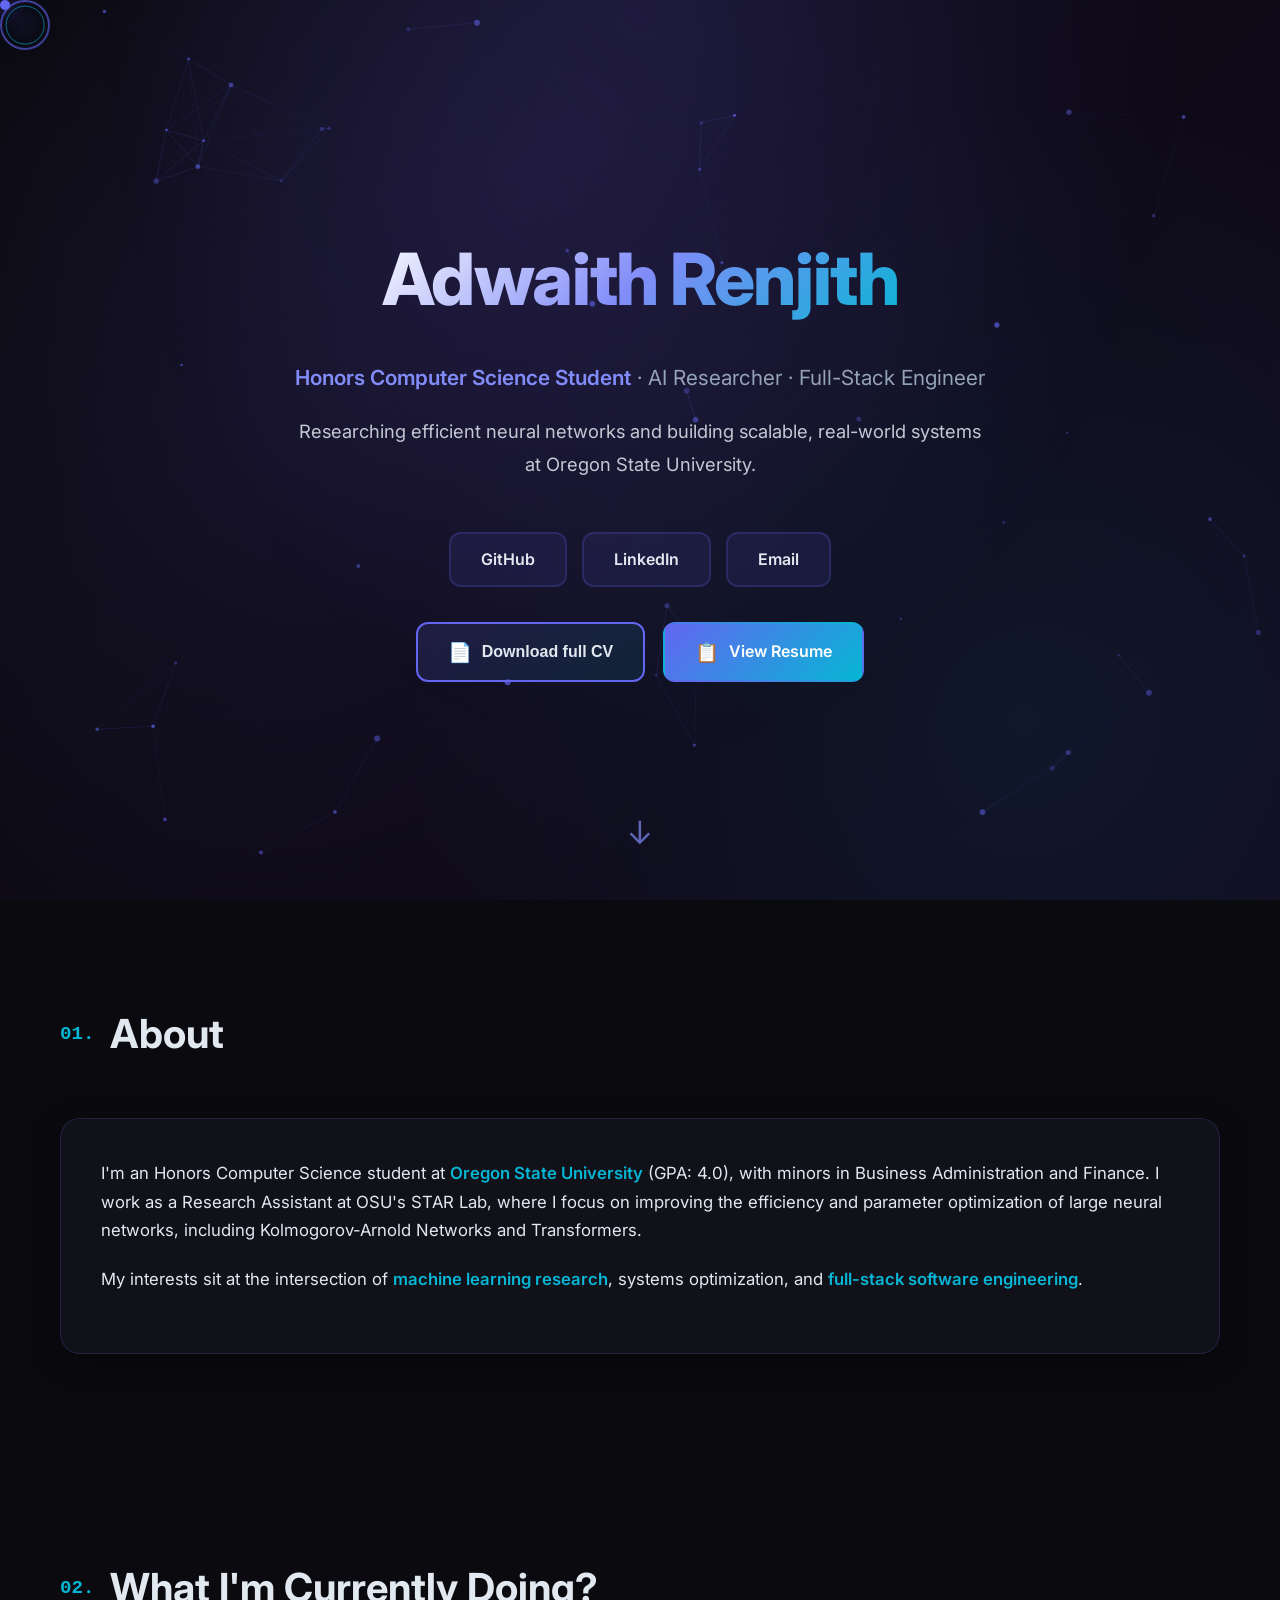
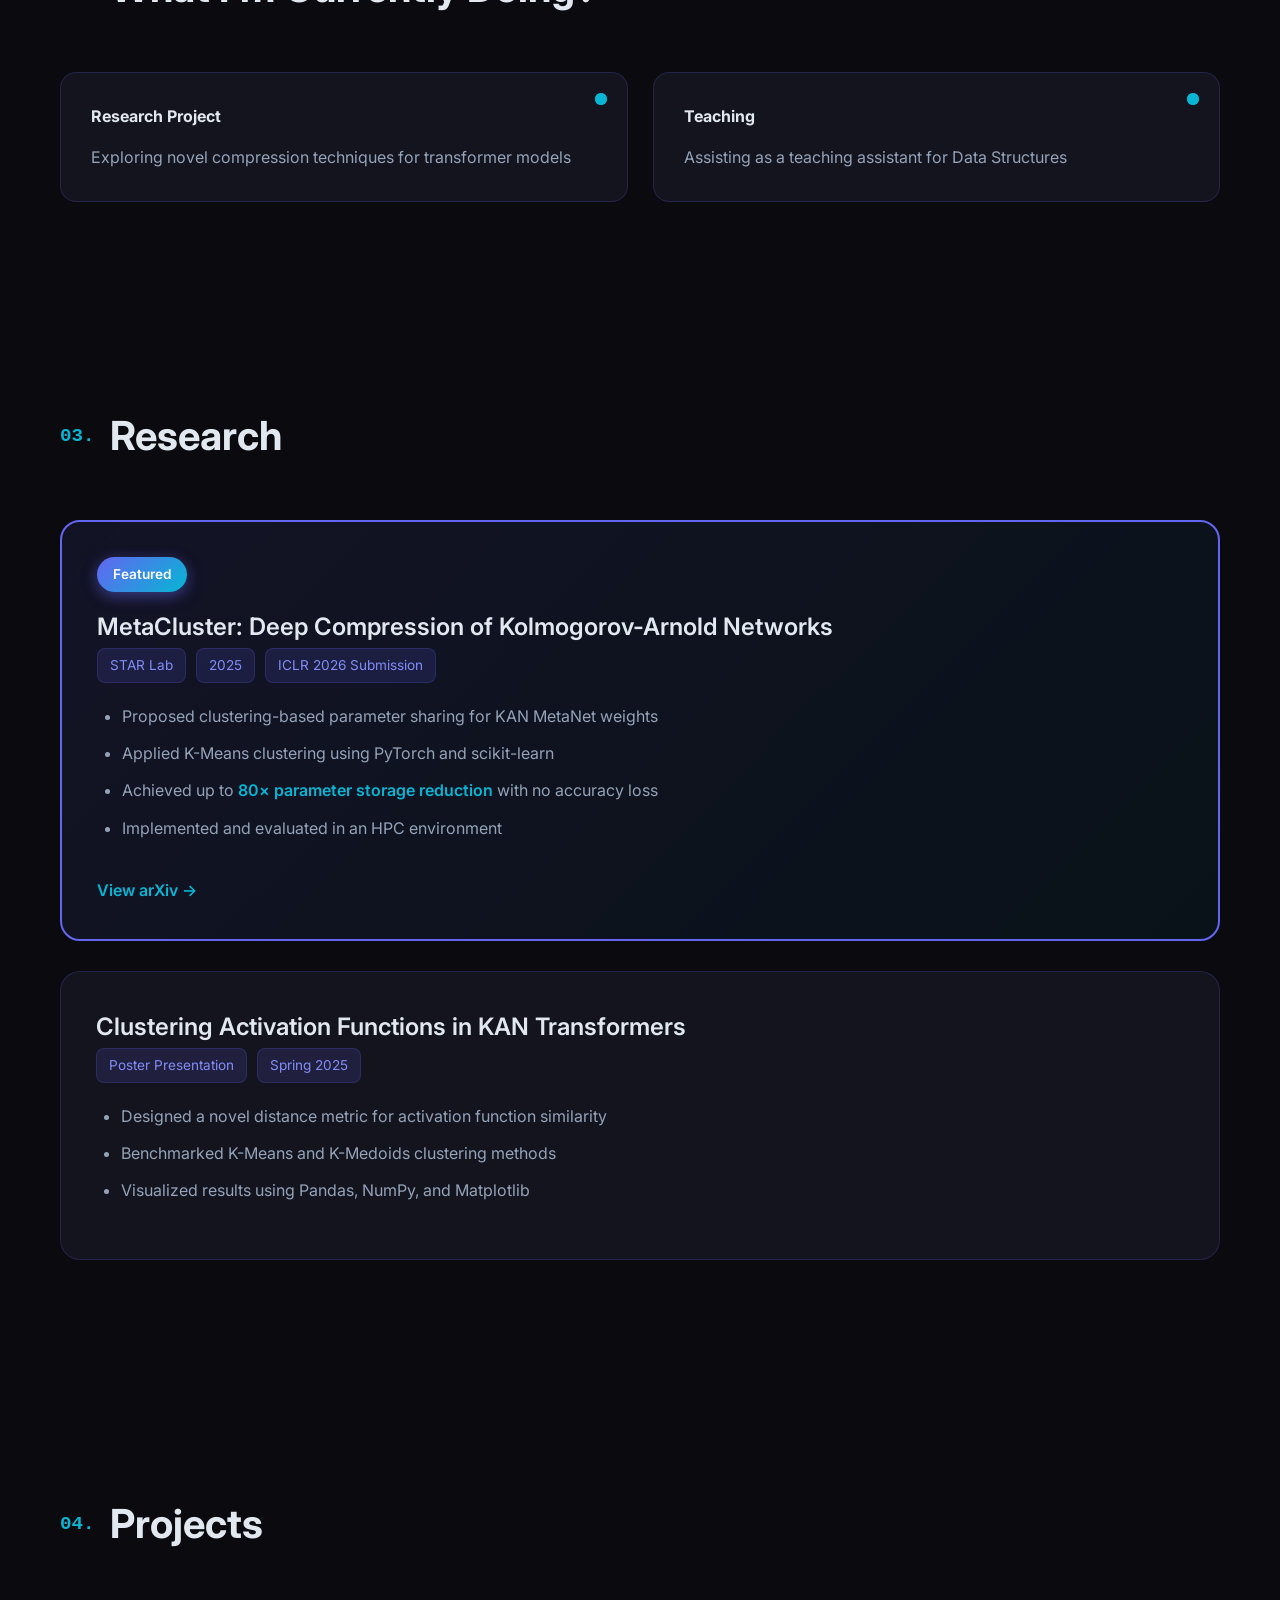
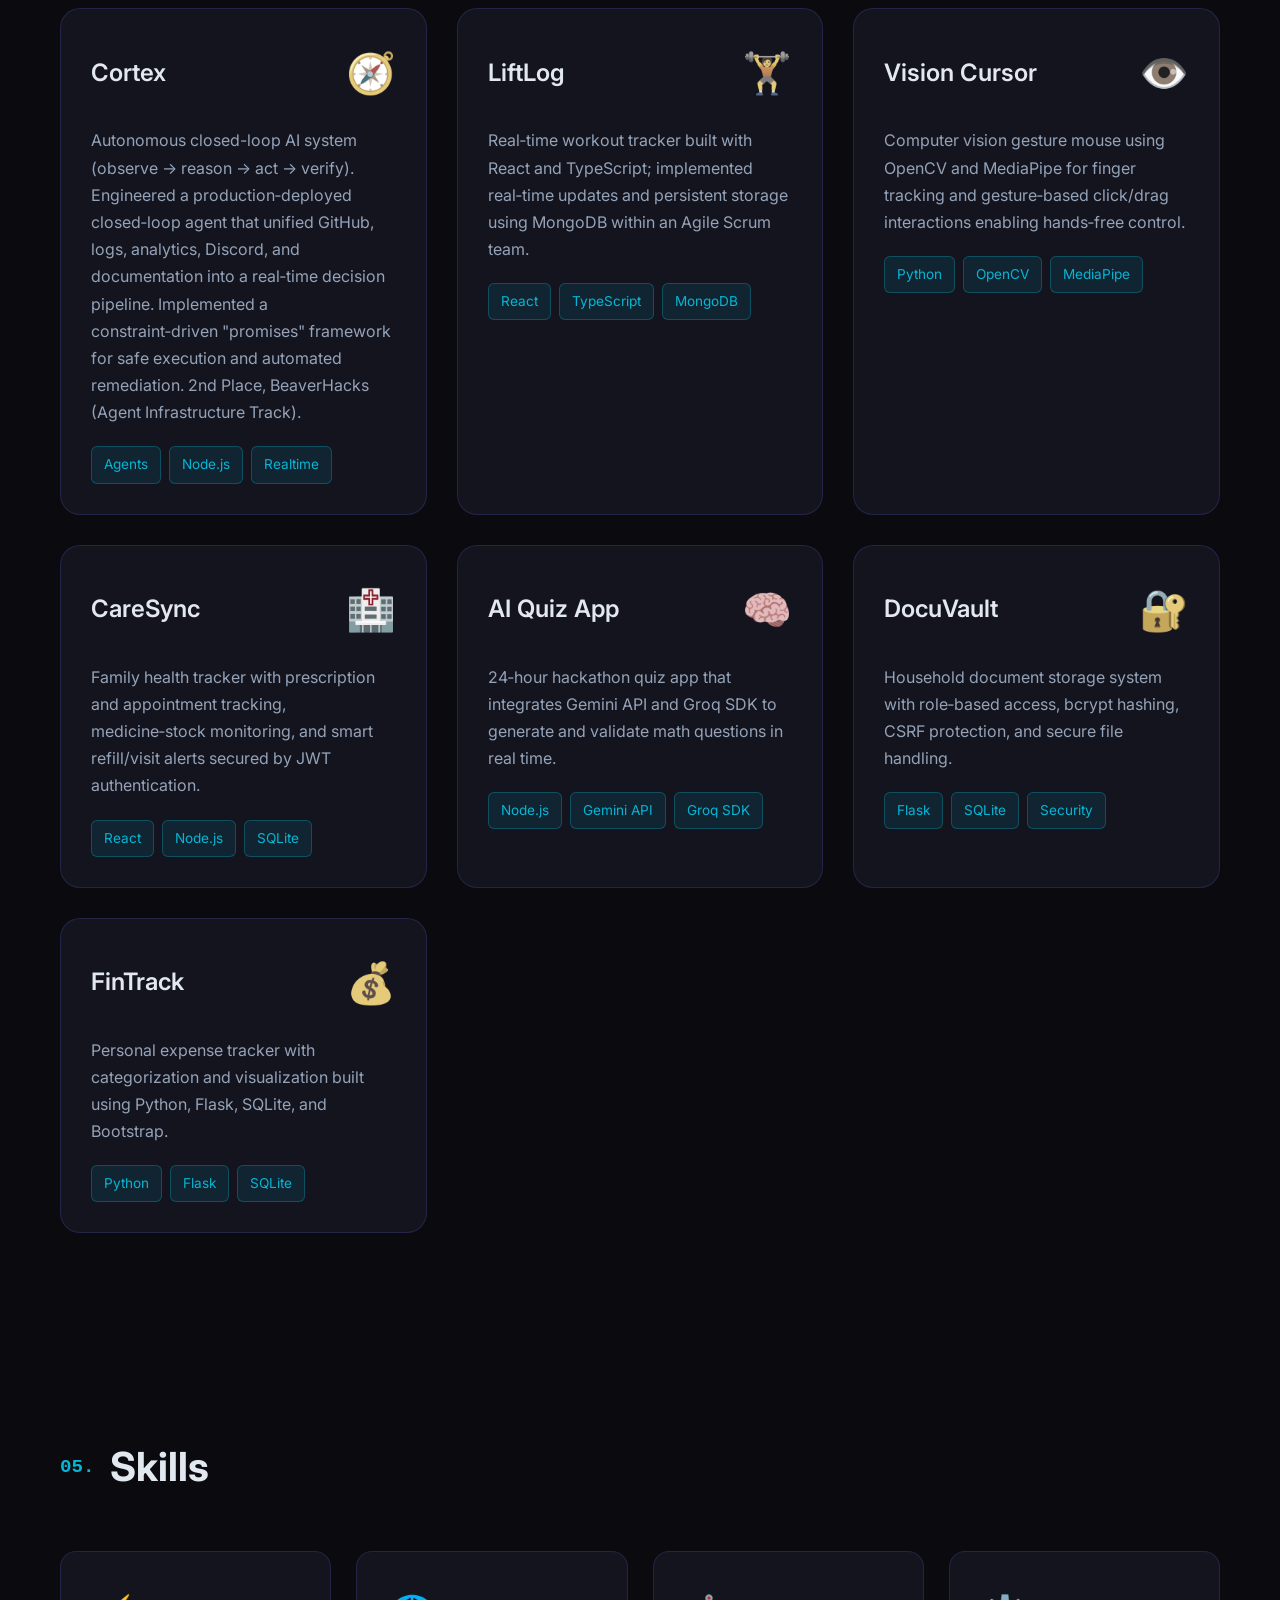
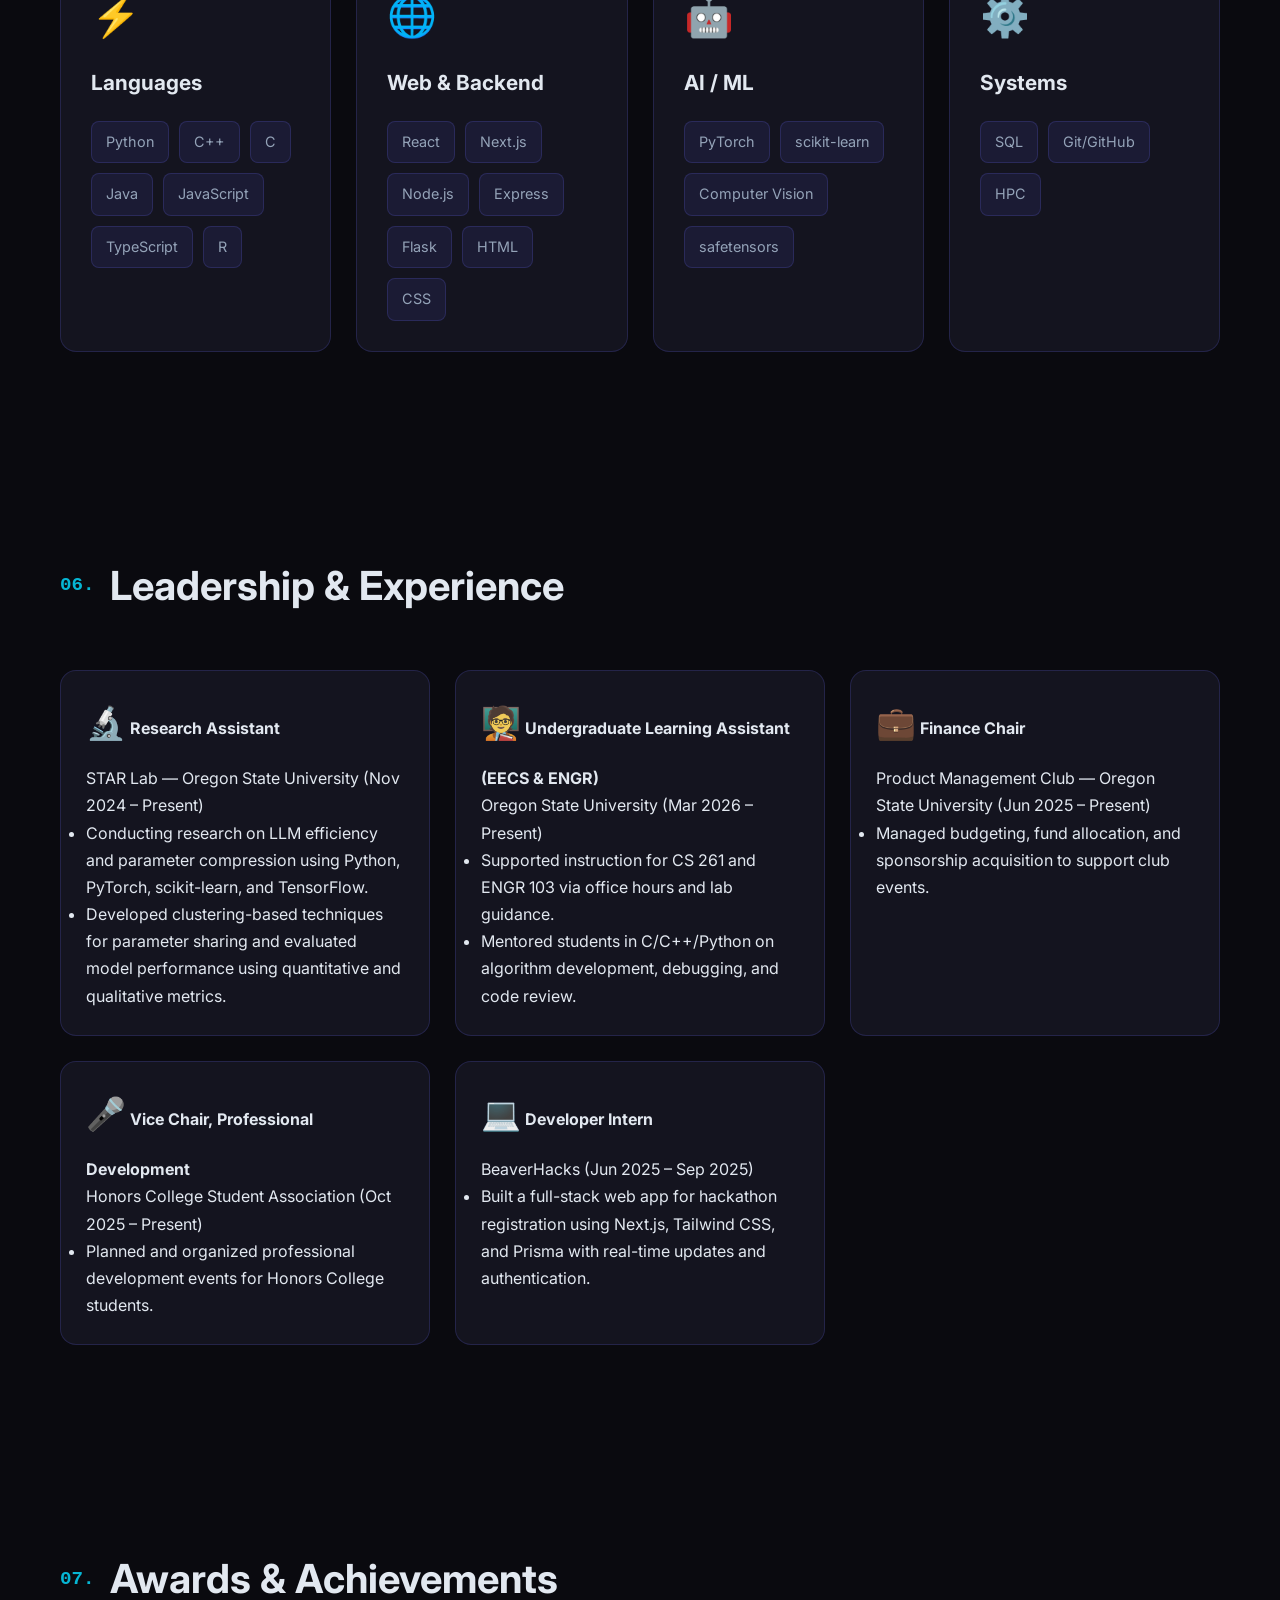
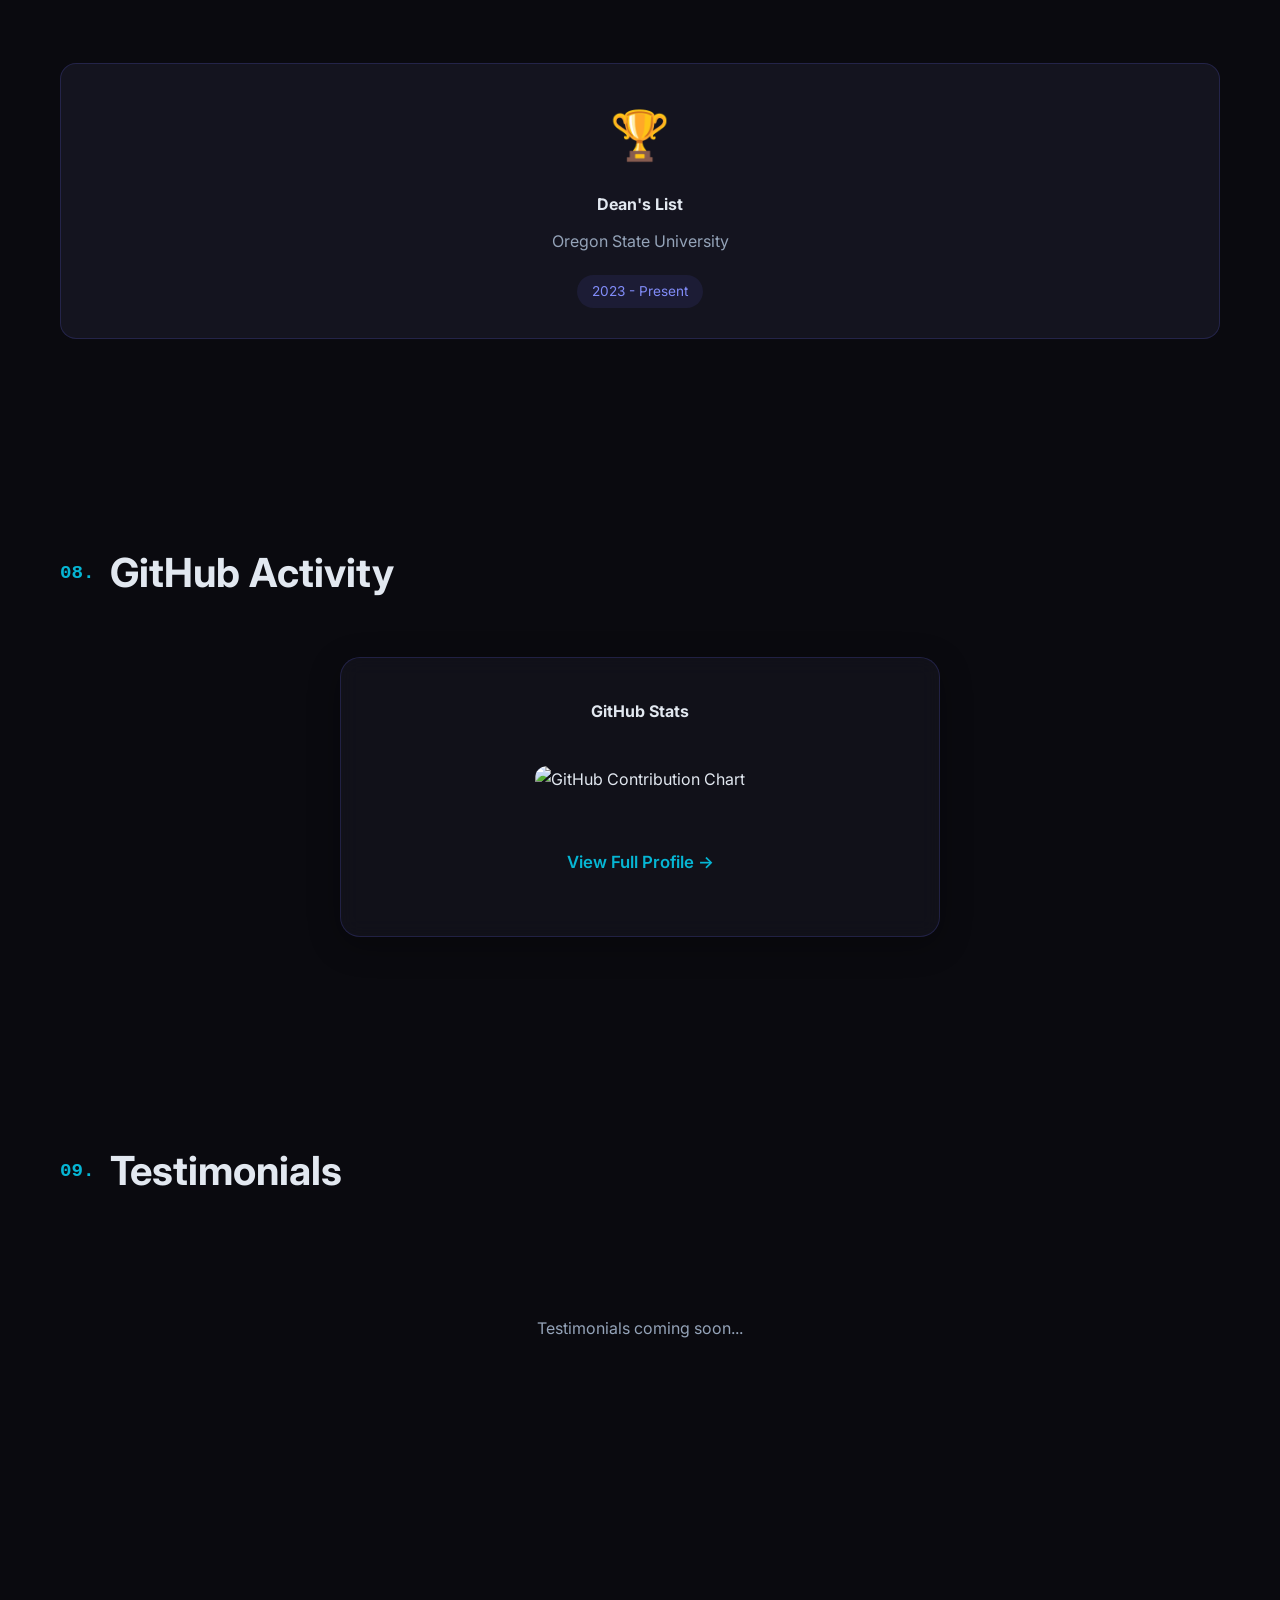
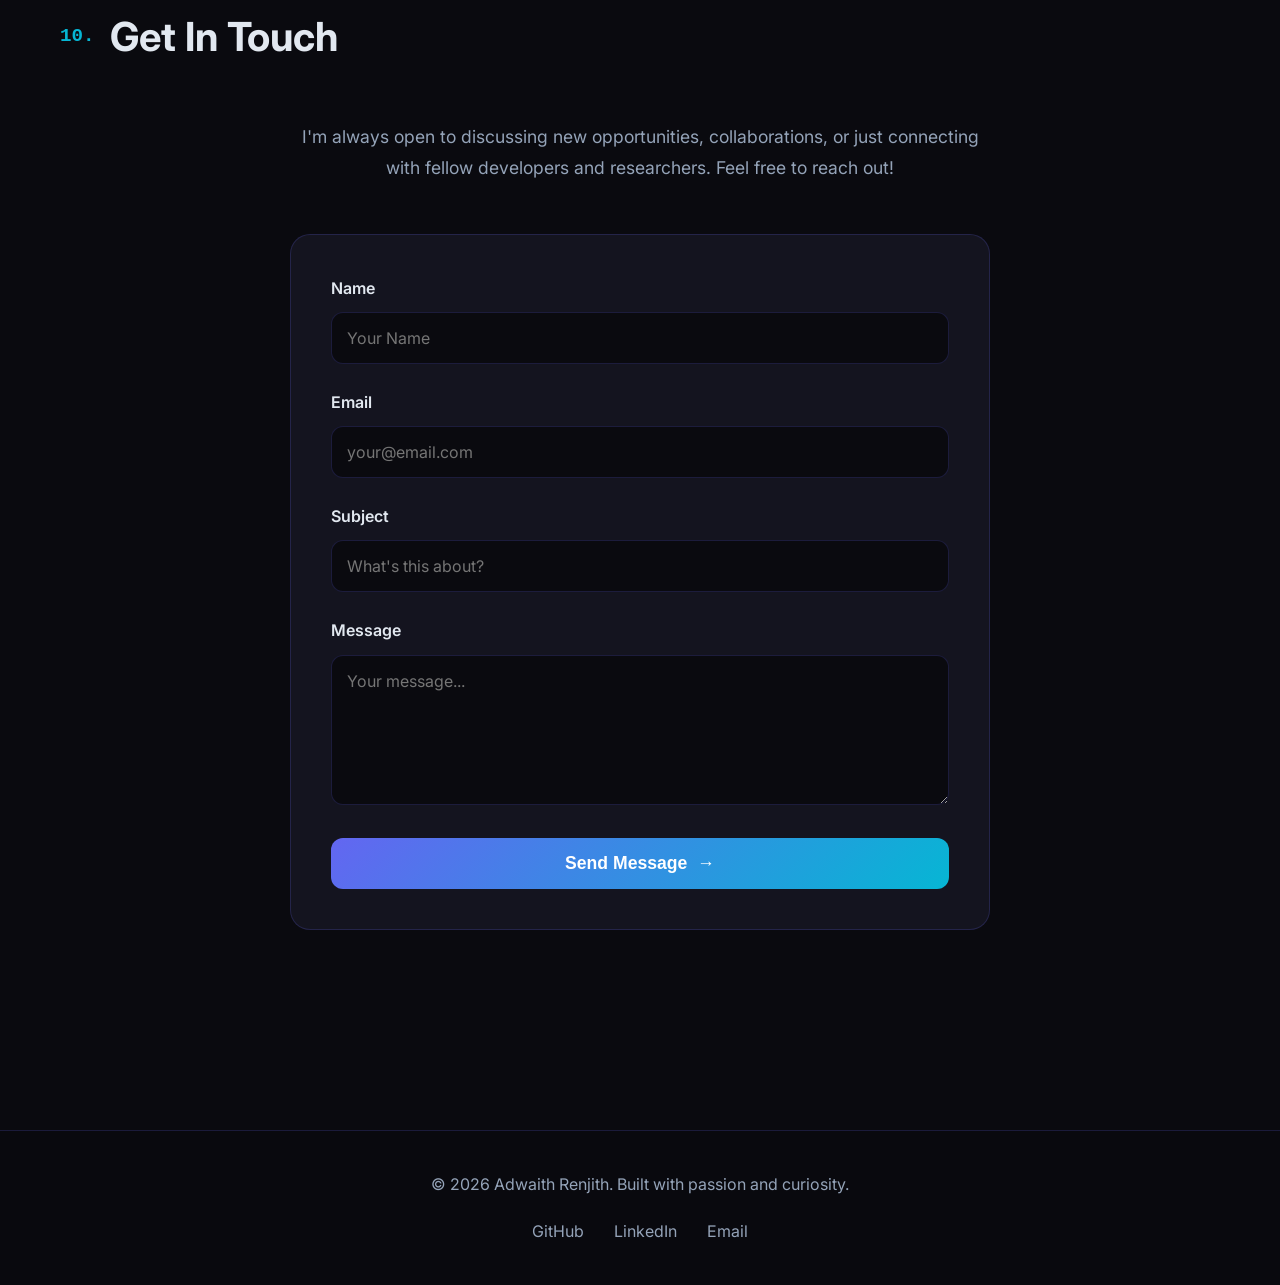
==== index.html @ f4cdc1bc "update_1_v.2" ====
<!DOCTYPE html>
<html lang="en">
<head>
  <meta charset="UTF-8" />
  <meta name="viewport" content="width=device-width, initial-scale=1.0" />
  
  <!-- SEO Meta Tags -->
  <title>Adwaith Renjith | AI Research & Software Engineering</title>
  <meta name="description" content="Adwaith Renjith - Honors Computer Science student at Oregon State University specializing in AI research, neural network optimization, and full-stack development." />
  <meta name="keywords" content="Adwaith Renjith, AI Research, Machine Learning, Computer Science, Oregon State University, Neural Networks, Full-Stack Developer" />
  <meta name="author" content="Adwaith Renjith" />
  
  <!-- Open Graph / Social Media Meta Tags -->
  <meta property="og:type" content="website" />
  <meta property="og:url" content="https://adwaithrenjith.github.io/" />
  <meta property="og:title" content="Adwaith Renjith | AI Research & Software Engineering" />
  <meta property="og:description" content="Honors Computer Science student at Oregon State University specializing in AI research and full-stack development." />
  <!-- TODO: Add og:image with a professional headshot or banner image -->
  <!-- <meta property="og:image" content="https://adwaithrenjith.github.io/images/og-image.jpg" /> -->
  
  <!-- Twitter Card Meta Tags -->
  <meta name="twitter:card" content="summary_large_image" />
  <meta name="twitter:title" content="Adwaith Renjith | AI Research & Software Engineering" />
  <meta name="twitter:description" content="AI Researcher & Full-Stack Engineer at Oregon State University" />
  <!-- TODO: Add twitter:image -->
  <!-- <meta name="twitter:image" content="https://adwaithrenjith.github.io/images/twitter-card.jpg" /> -->
  
  <!-- Favicon -->
  <!-- TODO: Add favicon.ico file to root directory -->
  <!-- <link rel="icon" type="image/x-icon" href="/favicon.ico"> -->
  
  <link rel="stylesheet" href="style.css" />
  <link rel="preconnect" href="https://fonts.googleapis.com">
  <link rel="preconnect" href="https://fonts.gstatic.com" crossorigin>
  <link href="https://fonts.googleapis.com/css2?family=Inter:wght@300;400;500;600;700;800&display=swap" rel="stylesheet">
  <!-- html2pdf library for CV download -->
  <script src="https://cdnjs.cloudflare.com/ajax/libs/html2pdf.js/0.10.1/html2pdf.bundle.min.js"></script>
</head>

<body>

<!-- Loading Screen -->
<div class="loading-screen" id="loadingScreen">
  <div class="loader">
    <div class="loader-circle"></div>
    <div class="loader-text">Loading...</div>
  </div>
</div>

<!-- Custom Cursor -->
<div class="cursor" id="cursor"></div>
<div class="cursor-follower" id="cursorFollower"></div>

<!-- Navigation Bar -->
<nav class="navbar" id="navbar">
  <div class="nav-content">
    <div class="nav-logo">
      <a href="#home">AR</a>
    </div>
    <div class="nav-links">
      <a href="#about" class="nav-link">About</a>
      <a href="#currently" class="nav-link">Current</a>
      <a href="#research" class="nav-link">Research</a>
      <a href="#projects" class="nav-link">Projects</a>
      <a href="#skills" class="nav-link">Skills</a>
      <a href="#contact" class="nav-link">Contact</a>
    </div>
    <button class="theme-toggle" id="themeToggle" aria-label="Toggle dark/light mode">
      <span class="theme-icon">🌙</span>
    </button>
    <button class="mobile-menu-btn" id="mobileMenuBtn" aria-label="Toggle mobile menu">
      <span></span>
      <span></span>
      <span></span>
    </button>
  </div>
</nav>

<!-- Animated Background -->
<div class="bg-animation"></div>

<!-- Particle Canvas -->
<canvas id="particleCanvas" class="particle-canvas"></canvas>

<!-- HERO -->
<header class="hero" id="home">
  <div class="hero-content">
    <div class="glitch-wrapper">
      <h1 class="glitch" data-text="Adwaith Renjith">Adwaith Renjith</h1>
    </div>
    <p class="subtitle">
      <span class="highlight">Honors Computer Science Student</span> · AI Researcher · Full-Stack Engineer
    </p>
    <p class="hero-desc">
      Researching efficient neural networks and building scalable, real-world systems
      at Oregon State University.
    </p>
    <div class="links">
      <!-- Social Links Row -->
      <div class="links-row social-row">
        <a href="https://github.com/adwaithrenjith" target="_blank" class="social-link">
          <span class="link-text">GitHub</span>
        </a>
        <a href="https://www.linkedin.com/in/adwaith-renjith/" target="_blank" class="social-link">
          <span class="link-text">LinkedIn</span>
        </a>
        <a href="mailto:adwaithr2006@gmail.com" target="_blank" class="social-link">
          <span class="link-text">Email</span>
        </a>
      </div>
      
      <!-- Documents Row -->
      <div class="links-row documents-row">
        <button class="cv-download-btn" id="cvDownloadBtn" aria-label="Download CV as PDF" title="Download CV as PDF">
          <span class="cv-icon">📄</span>
          <span class="cv-text">Download full CV</span>
        </button>
        <a href="./src/documents/Adwaith_Renjith_Resume.pdf" target="_blank" class="resume-link-btn" title="View Resume on GitHub">
          <span class="resume-icon">📋</span>
          <span class="resume-text">View Resume</span>
        </a>
      </div>
    </div>
  </div>
  <div class="scroll-indicator">
    <div class="scroll-arrow">↓</div>
  </div>
</header>

<!-- ABOUT -->
<section class="about-section" id="about">
  <h2><span class="section-number">01.</span> About</h2>
  <div class="about-content">
    <div class="glass-card">
      <p>
        I'm an Honors Computer Science student at <span class="highlight-text">Oregon State University</span> (GPA: 4.0),
        with minors in Business Administration and Finance. I work as a Research Assistant
        at OSU's STAR Lab, where I focus on improving the efficiency and parameter
        optimization of large neural networks, including Kolmogorov-Arnold Networks
        and Transformers.
      </p>
      <p>
        My interests sit at the intersection of <span class="highlight-text">machine learning research</span>, systems
        optimization, and <span class="highlight-text">full-stack software engineering</span>.
      </p>
    </div>
  </div>
</section>

<!-- CURRENTLY WORKING ON -->
<section id="currently">
  <h2><span class="section-number">02.</span> What I'm Currently Doing?</h2>
  <div class="currently-grid">
    <div class="currently-card">
      <div class="currently-pulse"></div>
      <h4>Research Project</h4>
      <p>Exploring novel compression techniques for transformer models</p>
    </div>
    
    <div class="currently-card">
      <div class="currently-pulse"></div>
      <h4>Teaching</h4>
      <p>Assisting as a teaching assistant for Data Structures</p>
    </div>
    
  </div>
</section>

<!-- RESEARCH -->
<section id="research">
  <h2><span class="section-number">03.</span> Research</h2>

  <div class="card featured-card">
    <div class="card-badge">Featured</div>
    <h3>MetaCluster: Deep Compression of Kolmogorov-Arnold Networks</h3>
    <span class="meta"><span class="tag">STAR Lab</span> <span class="tag">2025</span> <span class="tag">ICLR 2026 Submission</span></span>
    <ul>
      <li>Proposed clustering-based parameter sharing for KAN MetaNet weights</li>
      <li>Applied K-Means clustering using PyTorch and scikit-learn</li>
      <li>Achieved up to <strong class="highlight-text">80× parameter storage reduction</strong> with no accuracy loss</li>
      <li>Implemented and evaluated in an HPC environment</li>
    </ul>
    <a href="https://arxiv.org/abs/2510.19105" target="_blank" class="card-link">View arXiv &rarr;</a>
  </div>

  <div class="card">
    <h3>Clustering Activation Functions in KAN Transformers</h3>
    <span class="meta"><span class="tag">Poster Presentation</span> <span class="tag">Spring 2025</span></span>
    <ul>
      <li>Designed a novel distance metric for activation function similarity</li>
      <li>Benchmarked K-Means and K-Medoids clustering methods</li>
      <li>Visualized results using Pandas, NumPy, and Matplotlib</li>
    </ul>
  </div>
</section>

<!-- PROJECTS -->
<section class="projects-section" id="projects">
  <h2><span class="section-number">04.</span> Projects</h2>

  <div class="projects-grid">
    <div class="project-card">
      <div class="project-header">
        <h3>Cortex</h3>
        <div class="project-icon">🧭</div>
      </div>
      <p class="project-description">Autonomous closed-loop AI system (observe → reason → act → verify). Engineered a production‑deployed closed‑loop agent that unified GitHub, logs, analytics, Discord, and documentation into a real‑time decision pipeline. Implemented a constraint‑driven "promises" framework for safe execution and automated remediation. 2nd Place, BeaverHacks (Agent Infrastructure Track).</p>
      <div class="tech-tags">
        <span class="tech-tag">Agents</span>
        <span class="tech-tag">Node.js</span>
        <span class="tech-tag">Realtime</span>
      </div>
    </div>

    <div class="project-card">
      <div class="project-header">
        <h3>LiftLog</h3>
        <div class="project-icon">🏋️</div>
      </div>
      <p class="project-description">Real‑time workout tracker built with React and TypeScript; implemented real‑time updates and persistent storage using MongoDB within an Agile Scrum team.</p>
      <div class="tech-tags">
        <span class="tech-tag">React</span>
        <span class="tech-tag">TypeScript</span>
        <span class="tech-tag">MongoDB</span>
      </div>
    </div>

    <div class="project-card">
      <div class="project-header">
        <h3>Vision Cursor</h3>
        <div class="project-icon">👁️</div>
      </div>
      <p class="project-description">Computer vision gesture mouse using OpenCV and MediaPipe for finger tracking and gesture‑based click/drag interactions enabling hands‑free control.</p>
      <div class="tech-tags">
        <span class="tech-tag">Python</span>
        <span class="tech-tag">OpenCV</span>
        <span class="tech-tag">MediaPipe</span>
      </div>
    </div>

    <div class="project-card">
      <div class="project-header">
        <h3>CareSync</h3>
        <div class="project-icon">🏥</div>
      </div>
      <p class="project-description">Family health tracker with prescription and appointment tracking, medicine‑stock monitoring, and smart refill/visit alerts secured by JWT authentication.</p>
      <div class="tech-tags">
        <span class="tech-tag">React</span>
        <span class="tech-tag">Node.js</span>
        <span class="tech-tag">SQLite</span>
      </div>
    </div>

    <div class="project-card">
      <div class="project-header">
        <h3>AI Quiz App</h3>
        <div class="project-icon">🧠</div>
      </div>
      <p class="project-description">24‑hour hackathon quiz app that integrates Gemini API and Groq SDK to generate and validate math questions in real time.</p>
      <div class="tech-tags">
        <span class="tech-tag">Node.js</span>
        <span class="tech-tag">Gemini API</span>
        <span class="tech-tag">Groq SDK</span>
      </div>
    </div>

    <div class="project-card">
      <div class="project-header">
        <h3>DocuVault</h3>
        <div class="project-icon">🔐</div>
      </div>
      <p class="project-description">Household document storage system with role‑based access, bcrypt hashing, CSRF protection, and secure file handling.</p>
      <div class="tech-tags">
        <span class="tech-tag">Flask</span>
        <span class="tech-tag">SQLite</span>
        <span class="tech-tag">Security</span>
      </div>
    </div>

    <div class="project-card">
      <div class="project-header">
        <h3>FinTrack</h3>
        <div class="project-icon">💰</div>
      </div>
      <p class="project-description">Personal expense tracker with categorization and visualization built using Python, Flask, SQLite, and Bootstrap.</p>
      <div class="tech-tags">
        <span class="tech-tag">Python</span>
        <span class="tech-tag">Flask</span>
        <span class="tech-tag">SQLite</span>
      </div>
    </div>
  </div>
</section>

<!-- SKILLS -->
<section id="skills">
  <h2><span class="section-number">05.</span> Skills</h2>

  <div class="skills-grid">
    <div class="skill-category">
      <div class="skill-icon">⚡</div>
      <h4>Languages</h4>
      <div class="skill-tags">
        <span class="skill-tag">Python</span>
        <span class="skill-tag">C++</span>
        <span class="skill-tag">C</span>
        <span class="skill-tag">Java</span>
        <span class="skill-tag">JavaScript</span>
        <span class="skill-tag">TypeScript</span>
        <span class="skill-tag">R</span>
      </div>
    </div>
    <div class="skill-category">
      <div class="skill-icon">🌐</div>
      <h4>Web & Backend</h4>
      <div class="skill-tags">
        <span class="skill-tag">React</span>
        <span class="skill-tag">Next.js</span>
        <span class="skill-tag">Node.js</span>
        <span class="skill-tag">Express</span>
        <span class="skill-tag">Flask</span>
        <span class="skill-tag">HTML</span>
        <span class="skill-tag">CSS</span>
      </div>
    </div>
    <div class="skill-category">
      <div class="skill-icon">🤖</div>
      <h4>AI / ML</h4>
      <div class="skill-tags">
        <span class="skill-tag">PyTorch</span>
        <span class="skill-tag">scikit-learn</span>
        <span class="skill-tag">Computer Vision</span>
        <span class="skill-tag">safetensors</span>
      </div>
    </div>
    <div class="skill-category">
      <div class="skill-icon">⚙️</div>
      <h4>Systems</h4>
      <div class="skill-tags">
        <span class="skill-tag">SQL</span>
        <span class="skill-tag">Git/GitHub</span>
        <span class="skill-tag">HPC</span>
      </div>
    </div>
  </div>
</section>

<!-- EXPERIENCE -->
<section id="experience">
  <h2><span class="section-number">06.</span> Leadership & Experience</h2>
  <div class="experience-grid">
    <div class="experience-item">
      <div class="experience-icon">🔬</div>
      <strong>Research Assistant</strong>
      <div class="experience-meta">STAR Lab — Oregon State University <span class="experience-date">(Nov 2024 – Present)</span></div>
      <ul class="experience-bullets">
        <li>Conducting research on LLM efficiency and parameter compression using Python, PyTorch, scikit-learn, and TensorFlow.</li>
        <li>Developed clustering-based techniques for parameter sharing and evaluated model performance using quantitative and qualitative metrics.</li>
      </ul>
    </div>

    <div class="experience-item">
      <div class="experience-icon">🧑‍🏫</div>
      <strong>Undergraduate Learning Assistant (EECS & ENGR)</strong>
      <div class="experience-meta">Oregon State University <span class="experience-date">(Mar 2026 – Present)</span></div>
      <ul class="experience-bullets">
        <li>Supported instruction for CS 261 and ENGR 103 via office hours and lab guidance.</li>
        <li>Mentored students in C/C++/Python on algorithm development, debugging, and code review.</li>
      </ul>
    </div>

    <div class="experience-item">
      <div class="experience-icon">💼</div>
      <strong>Finance Chair</strong>
      <div class="experience-meta">Product Management Club — Oregon State University <span class="experience-date">(Jun 2025 – Present)</span></div>
      <ul class="experience-bullets">
        <li>Managed budgeting, fund allocation, and sponsorship acquisition to support club events.</li>
      </ul>
    </div>

    <div class="experience-item">
      <div class="experience-icon">🎤</div>
      <strong>Vice Chair, Professional Development</strong>
      <div class="experience-meta">Honors College Student Association <span class="experience-date">(Oct 2025 – Present)</span></div>
      <ul class="experience-bullets">
        <li>Planned and organized professional development events for Honors College students.</li>
      </ul>
    </div>

    <div class="experience-item">
      <div class="experience-icon">💻</div>
      <strong>Developer Intern</strong>
      <div class="experience-meta">BeaverHacks <span class="experience-date">(Jun 2025 – Sep 2025)</span></div>
      <ul class="experience-bullets">
        <li>Built a full-stack web app for hackathon registration using Next.js, Tailwind CSS, and Prisma with real-time updates and authentication.</li>
      </ul>
    </div>
  </div>
</section>

<!-- AWARDS & ACHIEVEMENTS -->
<section id="achievements">
  <h2><span class="section-number">07.</span> Awards & Achievements</h2>
  <div class="achievements-grid">

    <div class="achievement-card">
      <div class="achievement-icon">🏆</div>
      <h4>Dean's List</h4>
      <p>Oregon State University</p>
      <span class="achievement-year">2023 - Present</span>
    </div>
    
  </div>
</section>

<!-- GITHUB ACTIVITY -->
<section id="github-activity">
  <h2><span class="section-number">08.</span> GitHub Activity</h2>
  <div class="github-stats">    
    <div class="github-card glass-card">
      <h4>GitHub Stats</h4>
      <img src="https://ghchart.rshah.org/adwaithrenjith" alt="GitHub Contribution Chart" />
      <p class="github-link">
        <a href="https://github.com/adwaithrenjith" target="_blank" class="card-link">View Full Profile &rarr;</a>
      </p>
    </div>
  </div>
</section>

<!-- TESTIMONIALS -->
<section id="testimonials">
  <h2><span class="section-number">09.</span> Testimonials</h2>
  <div class="testimonials-slider">
    <!-- TODO: Add testimonials from professors, mentors, or colleagues -->
    <!-- <div class="testimonial-card">
      <div class="testimonial-content">
        <p>"Quote from professor/mentor about your work"</p>
      </div>
      <div class="testimonial-author">
        <strong>Name</strong>
        <span>Title, Organization</span>
      </div>
    </div> -->
    
    <!-- <div class="testimonial-card">
      <div class="testimonial-content">
        <p>"Another testimonial"</p>
      </div>
      <div class="testimonial-author">
        <strong>Name</strong>
        <span>Title, Organization</span>
      </div>
    </div> -->
    
    <div class="testimonial-placeholder">
      <p>Testimonials coming soon...</p>
    </div>
  </div>
</section>

<!-- CONTACT FORM -->
<section id="contact">
  <h2><span class="section-number">10.</span> Get In Touch</h2>
  <div class="contact-content">
    <div class="contact-intro">
      <p>
        I'm always open to discussing new opportunities, collaborations, or just connecting
        with fellow developers and researchers. Feel free to reach out!
      </p>
    </div>
    
    <form class="contact-form" id="contactForm">
      <div class="form-group">
        <label for="name">Name</label>
        <input type="text" id="name" name="name" required placeholder="Your Name">
      </div>
      
      <div class="form-group">
        <label for="email">Email</label>
        <input type="email" id="email" name="email" required placeholder="your@email.com">
      </div>
      
      <div class="form-group">
        <label for="subject">Subject</label>
        <input type="text" id="subject" name="subject" required placeholder="What's this about?">
      </div>
      
      <div class="form-group">
        <label for="message">Message</label>
        <textarea id="message" name="message" required placeholder="Your message..." rows="5"></textarea>
      </div>
      
      <button type="submit" class="submit-btn">
        <span>Send Message</span>
        <span class="btn-arrow">→</span>
      </button>
      
      <div class="form-status" id="formStatus"></div>
    </form>
    
    <!-- TODO: Set up form handling - Options:
         1. Use a service like Formspree (https://formspree.io/)
         2. Use Netlify Forms if hosting on Netlify
         3. Set up your own backend endpoint
         Update the form action in script.js accordingly
    -->
  </div>
</section>

<!-- FOOTER -->
<footer>
  <div class="footer-content">
    <p>&copy; 2026 Adwaith Renjith. Built with passion and curiosity.</p>
    <div class="footer-links">
      <a href="https://github.com/adwaithrenjith" target="_blank">GitHub</a>
      <a href="https://www.linkedin.com/in/adwaith-renjith/" target="_blank">LinkedIn</a>
      <a href="mailto:adwaithr2006@gmail.com">Email</a>
    </div>
  </div>
</footer>

<!-- JavaScript -->
<script src="script.js"></script>

</body>
</html>
---- style.css ----
* {
  box-sizing: border-box;
  margin: 0;
  padding: 0;
}

:root {
  --primary: #6366f1;
  --primary-light: #818cf8;
  --primary-dark: #4f46e5;
  --accent: #06b6d4;
  --accent-glow: rgba(6, 182, 212, 0.4);
  --bg-dark: #0a0a0f;
  --bg-card: #14141f;
  --bg-card-hover: #1a1a2e;
  --text-primary: #e2e8f0;
  --text-secondary: #94a3b8;
  --border: rgba(99, 102, 241, 0.2);
  --glow: rgba(99, 102, 241, 0.5);
}

/* Light Mode Variables */
body.light-mode {
  --primary: #4f46e5;
  --primary-light: #6366f1;
  --primary-dark: #4338ca;
  --accent: #0891b2;
  --accent-glow: rgba(8, 145, 178, 0.4);
  --bg-dark: #f8fafc;
  --bg-card: #ffffff;
  --bg-card-hover: #f1f5f9;
  --text-primary: #0f172a;
  --text-secondary: #334155;
  --border: rgba(71, 85, 105, 0.3);
  --glow: rgba(79, 70, 229, 0.3);
}

body.light-mode .bg-animation {
  background: linear-gradient(135deg, #f8fafc 0%, #e0e7ff 50%, #f8fafc 100%);
}

body.light-mode .bg-animation::before {
  background-image: 
    radial-gradient(circle at 20% 50%, rgba(99, 102, 241, 0.05) 0%, transparent 50%),
    radial-gradient(circle at 80% 80%, rgba(6, 182, 212, 0.05) 0%, transparent 50%),
    radial-gradient(circle at 40% 20%, rgba(139, 92, 246, 0.05) 0%, transparent 50%);
}

body.light-mode .glitch {
  background: linear-gradient(135deg, #1e293b 0%, var(--primary) 50%, var(--accent) 100%);
  -webkit-background-clip: text;
  background-clip: text;
  -webkit-text-fill-color: transparent;
}

body.light-mode .card li,
body.light-mode .project-description,
body.light-mode .achievement-card p,
body.light-mode .currently-card p,
body.light-mode .testimonial-content p {
  color: var(--text-secondary);
}

body.light-mode .navbar {
  background: rgba(248, 250, 252, 0.9);
}

body.light-mode .glass-card {
  background: rgba(255, 255, 255, 0.8);
  box-shadow: 0 8px 32px rgba(0, 0, 0, 0.1);
}

body.light-mode footer {
  background: rgba(248, 250, 252, 0.98);
}

html {
  scroll-behavior: smooth;
}

body {
  margin: 0;
  font-family: "Inter", -apple-system, BlinkMacSystemFont, "Segoe UI", Arial, sans-serif;
  background: var(--bg-dark);
  color: var(--text-primary);
  line-height: 1.7;
  overflow-x: hidden;
}

/* ANIMATED BACKGROUND */
.bg-animation {
  position: fixed;
  top: 0;
  left: 0;
  width: 100%;
  height: 100%;
  z-index: -1;
  background: linear-gradient(135deg, #0a0a0f 0%, #1a0a2e 50%, #0a0a0f 100%);
  background-size: 400% 400%;
  animation: gradientShift 15s ease infinite;
}

.bg-animation::before {
  content: "";
  position: absolute;
  top: 0;
  left: 0;
  width: 100%;
  height: 100%;
  background-image: 
    radial-gradient(circle at 20% 50%, rgba(99, 102, 241, 0.08) 0%, transparent 50%),
    radial-gradient(circle at 80% 80%, rgba(6, 182, 212, 0.08) 0%, transparent 50%),
    radial-gradient(circle at 40% 20%, rgba(139, 92, 246, 0.08) 0%, transparent 50%);
  animation: float 20s ease-in-out infinite;
}

@keyframes gradientShift {
  0%, 100% { background-position: 0% 50%; }
  50% { background-position: 100% 50%; }
}

@keyframes float {
  0%, 100% { transform: translateY(0px); }
  50% { transform: translateY(-20px); }
}

/* HERO */
.hero {
  min-height: 100vh;
  display: flex;
  align-items: center;
  justify-content: center;
  position: relative;
  padding: 60px 20px;
  background: transparent;
  overflow: hidden;
}

.hero::before {
  content: "";
  position: absolute;
  top: 0;
  left: 0;
  width: 100%;
  height: 100%;
  background: radial-gradient(ellipse at top, rgba(99, 102, 241, 0.15) 0%, transparent 60%);
}

.hero-content {
  max-width: 900px;
  margin: auto;
  text-align: center;
  position: relative;
  z-index: 1;
}

/* GLITCH EFFECT */
.glitch-wrapper {
  position: relative;
  display: inline-block;
}

.glitch {
  font-size: clamp(2.5rem, 8vw, 4.5rem);
  font-weight: 800;
  margin-bottom: 20px;
  background: linear-gradient(135deg, #fff 0%, var(--primary-light) 50%, var(--accent) 100%);
  -webkit-background-clip: text;
  background-clip: text;
  -webkit-text-fill-color: transparent;
  animation: textGlow 2s ease-in-out infinite alternate;
  letter-spacing: -0.02em;
}

@keyframes textGlow {
  0%, 100% {
    filter: drop-shadow(0 0 20px rgba(99, 102, 241, 0.5));
  }
  50% {
    filter: drop-shadow(0 0 40px rgba(99, 102, 241, 0.8));
  }
}

.subtitle {
  font-size: clamp(1rem, 3vw, 1.3rem);
  color: var(--text-secondary);
  margin-bottom: 20px;
  font-weight: 400;
}

.highlight {
  color: var(--primary-light);
  font-weight: 600;
}

.hero-desc {
  margin-top: 20px;
  font-size: clamp(1rem, 2vw, 1.15rem);
  opacity: 0.85;
  max-width: 700px;
  margin-left: auto;
  margin-right: auto;
  line-height: 1.8;
}

/* SOCIAL LINKS */
.links {
  margin-top: 50px;
  display: flex;
  flex-direction: column;
  gap: 25px;
  align-items: center;
}

.links-row {
  display: flex;
  gap: 20px;
  justify-content: center;
  flex-wrap: wrap;
}

.social-row {
  gap: 15px;
}

.documents-row {
  gap: 18px;
  margin-top: 10px;
}

.social-link {
  position: relative;
  padding: 12px 30px;
  color: var(--text-primary);
  text-decoration: none;
  font-weight: 600;
  background: rgba(99, 102, 241, 0.1);
  border: 2px solid var(--border);
  border-radius: 12px;
  transition: all 0.3s ease;
  overflow: hidden;
}

.social-link::before {
  content: "";
  position: absolute;
  top: 0;
  left: -100%;
  width: 100%;
  height: 100%;
  background: linear-gradient(90deg, transparent, rgba(99, 102, 241, 0.3), transparent);
  transition: left 0.5s ease;
}

.social-link:hover::before {
  left: 100%;
}

.social-link:hover {
  border-color: var(--primary);
  box-shadow: 0 0 30px var(--glow);
  transform: translateY(-2px);
  background: rgba(99, 102, 241, 0.2);
}

.link-text {
  position: relative;
  z-index: 1;
}

/* SCROLL INDICATOR */
.scroll-indicator {
  position: absolute;
  bottom: 40px;
  left: 50%;
  transform: translateX(-50%);
  animation: bounce 2s infinite;
}

.scroll-arrow {
  font-size: 2rem;
  color: var(--primary-light);
  opacity: 0.7;
}

@keyframes bounce {
  0%, 20%, 50%, 80%, 100% { transform: translateX(-50%) translateY(0); }
  40% { transform: translateX(-50%) translateY(-10px); }
  60% { transform: translateX(-50%) translateY(-5px); }
}

/* SECTIONS */
section {
  max-width: 1200px;
  margin: auto;
  padding: 100px 20px;
  position: relative;
}

h2 {
  font-size: clamp(2rem, 5vw, 2.5rem);
  margin-bottom: 50px;
  font-weight: 700;
  display: flex;
  align-items: center;
  gap: 15px;
}

.section-number {
  font-size: 1.2rem;
  color: var(--accent);
  font-weight: 600;
  font-family: 'Courier New', monospace;
}

h3 {
  margin-top: 0;
  color: var(--text-primary);
  font-size: 1.5rem;
  font-weight: 600;
}

/* GLASS CARD */
.glass-card {
  background: rgba(20, 20, 31, 0.7);
  backdrop-filter: blur(10px);
  border: 1px solid var(--border);
  border-radius: 20px;
  padding: 40px;
  box-shadow: 0 8px 32px rgba(0, 0, 0, 0.3);
  transition: all 0.3s ease;
}

.glass-card:hover {
  border-color: var(--primary);
  box-shadow: 0 8px 32px var(--glow);
  transform: translateY(-5px);
}

.glass-card p {
  margin-bottom: 20px;
  font-size: 1.05rem;
}

.highlight-text {
  color: var(--accent);
  font-weight: 600;
  position: relative;
}

/* EXPERIENCE GRID */
.experience-grid {
  display: grid;
  grid-template-columns: repeat(auto-fit, minmax(280px, 1fr));
  gap: 25px;
}

.experience-item {
  background: var(--bg-card);
  padding: 25px;
  border-radius: 16px;
  border: 1px solid var(--border);
  transition: all 0.3s ease;
  position: relative;
  overflow: hidden;
}

.experience-item::before {
  content: "";
  position: absolute;
  top: 0;
  left: 0;
  width: 3px;
  height: 100%;
  background: linear-gradient(180deg, var(--primary), var(--accent));
  transform: scaleY(0);
  transition: transform 0.3s ease;
}

.experience-item:hover::before {
  transform: scaleY(1);
}

.experience-item:hover {
  background: var(--bg-card-hover);
  border-color: var(--primary);
  transform: translateX(10px);
  box-shadow: 0 5px 25px rgba(99, 102, 241, 0.2);
}

.experience-icon {
  font-size: 2rem;
  margin-bottom: 15px;
  display: inline-block;
  filter: grayscale(0.3);
}

.link-accent {
  color: var(--accent);
  text-decoration: none;
  transition: all 0.2s ease;
}

.link-accent:hover {
  color: var(--primary-light);
  text-shadow: 0 0 10px var(--glow);
}

/* CARDS */
.card {
  background: var(--bg-card);
  padding: 35px;
  border-radius: 20px;
  margin-bottom: 30px;
  border: 1px solid var(--border);
  transition: all 0.3s ease;
  position: relative;
  overflow: hidden;
}

.card::after {
  content: "";
  position: absolute;
  top: -50%;
  right: -50%;
  width: 200%;
  height: 200%;
  background: radial-gradient(circle, rgba(99, 102, 241, 0.1) 0%, transparent 70%);
  opacity: 0;
  transition: opacity 0.3s ease;
  pointer-events: none;
}

.card:hover::after {
  opacity: 1;
}

.card:hover {
  border-color: var(--primary);
  transform: translateY(-8px);
  box-shadow: 0 15px 50px rgba(99, 102, 241, 0.3);
}

.featured-card {
  border: 2px solid var(--primary);
  background: linear-gradient(135deg, rgba(99, 102, 241, 0.1) 0%, rgba(6, 182, 212, 0.05) 100%);
}

.card-badge {
  display: inline-block;
  background: linear-gradient(135deg, var(--primary), var(--accent));
  color: white;
  padding: 6px 16px;
  border-radius: 20px;
  font-size: 0.85rem;
  font-weight: 600;
  margin-bottom: 15px;
  box-shadow: 0 4px 15px var(--glow);
}

.meta {
  font-size: 0.95rem;
  color: var(--text-secondary);
  display: flex;
  gap: 10px;
  flex-wrap: wrap;
  margin-bottom: 15px;
}

.tag {
  background: rgba(99, 102, 241, 0.15);
  color: var(--primary-light);
  padding: 5px 12px;
  border-radius: 8px;
  font-size: 0.85rem;
  border: 1px solid var(--border);
}

.card ul {
  padding-left: 25px;
  margin: 20px 0;
}

.card li {
  margin-bottom: 10px;
  color: var(--text-secondary);
}

.card-link {
  display: inline-block;
  margin-top: 15px;
  color: var(--accent);
  text-decoration: none;
  font-weight: 600;
  transition: all 0.3s ease;
  position: relative;
}

.card-link::after {
  content: "";
  position: absolute;
  bottom: -2px;
  left: 0;
  width: 0;
  height: 2px;
  background: var(--accent);
  transition: width 0.3s ease;
}

.card-link:hover::after {
  width: 100%;
}

.card-link:hover {
  color: var(--primary-light);
  text-shadow: 0 0 10px var(--accent-glow);
}

/* SKILLS */
.skills-grid {
  display: grid;
  grid-template-columns: repeat(auto-fit, minmax(250px, 1fr));
  gap: 25px;
}

.skill-category {
  background: var(--bg-card);
  padding: 30px;
  border-radius: 16px;
  border: 1px solid var(--border);
  transition: all 0.3s ease;
}

.skill-category:hover {
  border-color: var(--primary);
  transform: translateY(-5px);
  box-shadow: 0 10px 40px rgba(99, 102, 241, 0.2);
}

.skill-icon {
  font-size: 2.5rem;
  margin-bottom: 15px;
  display: block;
}

.skill-category h4 {
  margin-bottom: 20px;
  font-size: 1.3rem;
  color: var(--text-primary);
}

.skill-tags {
  display: flex;
  flex-wrap: wrap;
  gap: 10px;
}

.skill-tag {
  background: rgba(99, 102, 241, 0.1);
  color: var(--text-secondary);
  padding: 8px 14px;
  border-radius: 8px;
  font-size: 0.9rem;
  border: 1px solid var(--border);
  transition: all 0.2s ease;
}

.skill-tag:hover {
  background: rgba(99, 102, 241, 0.2);
  color: var(--primary-light);
  border-color: var(--primary);
  transform: scale(1.05);
}

/* PROJECTS */
.projects-grid {
  display: grid;
  grid-template-columns: repeat(auto-fit, minmax(300px, 1fr));
  gap: 30px;
}

.project-card {
  background: var(--bg-card);
  padding: 30px;
  border-radius: 20px;
  border: 1px solid var(--border);
  transition: all 0.4s cubic-bezier(0.175, 0.885, 0.32, 1.275);
  position: relative;
  overflow: hidden;
  cursor: pointer;
}

.project-card::before {
  content: "";
  position: absolute;
  top: 0;
  left: 0;
  width: 100%;
  height: 100%;
  background: linear-gradient(135deg, rgba(99, 102, 241, 0.1) 0%, rgba(6, 182, 212, 0.1) 100%);
  opacity: 0;
  transition: opacity 0.4s ease;
}

.project-card:hover::before {
  opacity: 1;
}

.project-card:hover {
  border-color: var(--primary);
  transform: translateY(-10px) scale(1.02);
  box-shadow: 0 20px 60px rgba(99, 102, 241, 0.4);
}

.project-header {
  display: flex;
  justify-content: space-between;
  align-items: center;
  margin-bottom: 15px;
  position: relative;
  z-index: 1;
}

.project-icon {
  font-size: 2.5rem;
  filter: grayscale(0.5);
  transition: all 0.3s ease;
}

.project-card:hover .project-icon {
  filter: grayscale(0);
  transform: scale(1.2) rotate(10deg);
}

.project-description {
  color: var(--text-secondary);
  margin: 20px 0;
  line-height: 1.7;
  position: relative;
  z-index: 1;
}

.tech-tags {
  display: flex;
  flex-wrap: wrap;
  gap: 8px;
  margin-top: 20px;
  position: relative;
  z-index: 1;
}

.tech-tag {
  background: rgba(6, 182, 212, 0.1);
  color: var(--accent);
  padding: 6px 12px;
  border-radius: 6px;
  font-size: 0.85rem;
  border: 1px solid rgba(6, 182, 212, 0.3);
  transition: all 0.2s ease;
}

.tech-tag:hover {
  background: rgba(6, 182, 212, 0.2);
  border-color: var(--accent);
  transform: scale(1.05);
}

/* PROJECT IMAGES */
.project-image {
  width: 100%;
  height: 200px;
  overflow: hidden;
  border-radius: 12px;
  margin-bottom: 20px;
}

.project-image img {
  width: 100%;
  height: 100%;
  object-fit: cover;
  transition: transform 0.3s ease;
}

.project-card:hover .project-image img {
  transform: scale(1.1);
}

/* PROJECT LINKS */
.project-links {
  display: flex;
  gap: 10px;
  margin-top: 20px;
  position: relative;
  z-index: 1;
}

.project-link-btn {
  flex: 1;
  padding: 10px 20px;
  background: rgba(99, 102, 241, 0.1);
  border: 1px solid var(--border);
  border-radius: 8px;
  color: var(--text-primary);
  text-decoration: none;
  text-align: center;
  transition: all 0.3s ease;
  font-weight: 600;
}

.project-link-btn:hover {
  background: rgba(99, 102, 241, 0.2);
  border-color: var(--primary);
  transform: translateY(-2px);
}

.project-link-btn.primary {
  background: linear-gradient(135deg, var(--primary), var(--accent));
  border: none;
  color: white;
}

.project-link-btn.primary:hover {
  box-shadow: 0 5px 20px var(--glow);
}

/* LOADING SCREEN */
.loading-screen {
  position: fixed;
  top: 0;
  left: 0;
  width: 100%;
  height: 100%;
  background: var(--bg-dark);
  display: flex;
  align-items: center;
  justify-content: center;
  z-index: 9999;
  transition: opacity 0.5s ease, visibility 0.5s ease;
}

.loading-screen.hidden {
  opacity: 0;
  visibility: hidden;
}

.loader {
  text-align: center;
}

.loader-circle {
  width: 60px;
  height: 60px;
  border: 4px solid var(--border);
  border-top-color: var(--primary);
  border-radius: 50%;
  margin: 0 auto 20px;
  animation: spin 1s linear infinite;
}

@keyframes spin {
  to { transform: rotate(360deg); }
}

.loader-text {
  color: var(--text-secondary);
  font-size: 1rem;
  animation: pulse 1.5s ease-in-out infinite;
}

@keyframes pulse {
  0%, 100% { opacity: 1; }
  50% { opacity: 0.5; }
}

/* CUSTOM CURSOR */
.cursor,
.cursor-follower {
  border-radius: 50%;
  position: fixed;
  pointer-events: none;
  z-index: 9998;
  transition: transform 0.2s ease;
  display: none;
}

.cursor {
  width: 10px;
  height: 10px;
  background: var(--primary);
  box-shadow: 0 0 20px var(--primary), 0 0 40px var(--primary), 0 0 60px var(--primary);
  animation: cursorPulse 2s ease-in-out infinite;
}

.cursor-follower {
  width: 50px;
  height: 50px;
  border: 2px solid var(--primary);
  background: radial-gradient(circle, rgba(99, 102, 241, 0.1) 0%, transparent 70%);
  transition: transform 0.15s ease, width 0.3s ease, height 0.3s ease, opacity 0.3s ease;
  opacity: 0.6;
}

.cursor-follower::before {
  content: '';
  position: absolute;
  top: 50%;
  left: 50%;
  transform: translate(-50%, -50%);
  width: 80%;
  height: 80%;
  border: 1px solid var(--accent);
  border-radius: 50%;
  animation: cursorRotate 3s linear infinite;
}

@keyframes cursorPulse {
  0%, 100% {
    transform: scale(1);
    opacity: 1;
  }
  50% {
    transform: scale(1.2);
    opacity: 0.8;
  }
}

@keyframes cursorRotate {
  0% { transform: translate(-50%, -50%) rotate(0deg); }
  100% { transform: translate(-50%, -50%) rotate(360deg); }
}

@media (pointer: fine) {
  .cursor,
  .cursor-follower {
    display: block;
  }
}

/* PARTICLE CANVAS */
.particle-canvas {
  position: fixed;
  top: 0;
  left: 0;
  width: 100%;
  height: 100%;
  z-index: -1;
  pointer-events: none;
}

/* NAVIGATION BAR */
.navbar {
  position: fixed;
  top: 0;
  left: 0;
  width: 100%;
  background: rgba(10, 10, 15, 0.8);
  backdrop-filter: blur(10px);
  border-bottom: 1px solid var(--border);
  padding: 15px 0;
  z-index: 1000;
  transform: translateY(-100%);
  transition: transform 0.3s ease, background 0.3s ease;
}

.navbar.visible {
  transform: translateY(0);
}

.nav-content {
  max-width: 1400px;
  margin: 0 auto;
  padding: 0 20px;
  display: flex;
  align-items: center;
  justify-content: space-between;
}

.nav-logo a {
  font-size: 1.5rem;
  font-weight: 800;
  background: linear-gradient(135deg, var(--primary), var(--accent));
  -webkit-background-clip: text;
  background-clip: text;
  -webkit-text-fill-color: transparent;
  text-decoration: none;
}

.nav-links {
  display: flex;
  gap: 30px;
  align-items: center;
}

.nav-link {
  color: var(--text-secondary);
  text-decoration: none;
  font-weight: 500;
  transition: color 0.3s ease;
  position: relative;
}

.nav-link::after {
  content: "";
  position: absolute;
  bottom: -5px;
  left: 0;
  width: 0;
  height: 2px;
  background: var(--primary);
  transition: width 0.3s ease;
}

.nav-link:hover,
.nav-link.active {
  color: var(--primary);
}

.nav-link:hover::after,
.nav-link.active::after {
  width: 100%;
}

.cv-download-btn {
  position: relative;
  padding: 12px 30px;
  color: var(--text-primary);
  text-decoration: none;
  font-weight: 600;
  background: linear-gradient(135deg, rgba(99, 102, 241, 0.15) 0%, rgba(6, 182, 212, 0.1) 100%);
  border: 2px solid var(--primary);
  border-radius: 12px;
  transition: all 0.3s ease;
  overflow: hidden;
  cursor: pointer;
  display: flex;
  align-items: center;
  gap: 10px;
  font-size: 1rem;
}

.cv-download-btn::before {
  content: "";
  position: absolute;
  top: 0;
  left: -100%;
  width: 100%;
  height: 100%;
  background: linear-gradient(90deg, transparent, rgba(99, 102, 241, 0.3), transparent);
  transition: left 0.5s ease;
}

.cv-download-btn:hover {
  border-color: var(--accent);
  box-shadow: 0 0 30px var(--glow), inset 0 0 20px rgba(99, 102, 241, 0.1);
  transform: translateY(-2px);
  background: rgba(99, 102, 241, 0.2);
}

.cv-download-btn:hover::before {
  left: 100%;
}

.cv-download-btn:active {
  transform: translateY(0);
}

.cv-icon {
  font-size: 1.2rem;
}

.cv-text {
  position: relative;
  z-index: 1;
}

.resume-link-btn {
  position: relative;
  padding: 12px 30px;
  color: white;
  text-decoration: none;
  font-weight: 600;
  background: linear-gradient(135deg, var(--primary), var(--accent));
  border: 2px solid transparent;
  border-radius: 12px;
  transition: all 0.3s ease;
  overflow: hidden;
  cursor: pointer;
  display: flex;
  align-items: center;
  gap: 10px;
  font-size: 1rem;
}

.resume-link-btn::before {
  content: "";
  position: absolute;
  top: 0;
  left: -100%;
  width: 100%;
  height: 100%;
  background: linear-gradient(90deg, transparent, rgba(255, 255, 255, 0.2), transparent);
  transition: left 0.5s ease;
}

.resume-link-btn:hover {
  box-shadow: 0 0 30px var(--accent-glow), inset 0 0 20px rgba(255, 255, 255, 0.1);
  transform: translateY(-2px);
}

.resume-link-btn:hover::before {
  left: 100%;
}

.resume-link-btn:active {
  transform: translateY(0);
}

.resume-icon {
  font-size: 1.2rem;
}

.resume-text {
  position: relative;
  z-index: 1;
}

.theme-toggle {
  background: rgba(99, 102, 241, 0.1);
  border: 1px solid var(--border);
  border-radius: 50%;
  width: 45px;
  height: 45px;
  display: flex;
  align-items: center;
  justify-content: center;
  cursor: pointer;
  transition: all 0.3s ease;
  font-size: 1.2rem;
}

.theme-toggle:hover {
  background: rgba(99, 102, 241, 0.2);
  border-color: var(--primary);
  transform: rotate(20deg);
}

.mobile-menu-btn {
  display: none;
  flex-direction: column;
  gap: 5px;
  background: none;
  border: none;
  cursor: pointer;
  padding: 5px;
}

.mobile-menu-btn span {
  width: 25px;
  height: 3px;
  background: var(--text-primary);
  transition: all 0.3s ease;
  border-radius: 3px;
}

.mobile-menu-btn.active span:nth-child(1) {
  transform: rotate(45deg) translate(8px, 8px);
}

.mobile-menu-btn.active span:nth-child(2) {
  opacity: 0;
}

.mobile-menu-btn.active span:nth-child(3) {
  transform: rotate(-45deg) translate(7px, -7px);
}

/* RESUME BUTTON */
.resume-btn {
  position: relative;
  padding: 12px 30px;
  color: white !important;
  text-decoration: none;
  font-weight: 600;
  background: linear-gradient(135deg, var(--primary), var(--accent));
  border: none;
  border-radius: 12px;
  transition: all 0.3s ease;
  overflow: hidden;
  display: inline-flex;
  align-items: center;
  gap: 8px;
}

.resume-btn:hover {
  box-shadow: 0 0 30px var(--glow);
  transform: translateY(-2px);
}

.download-icon {
  display: inline-block;
  transition: transform 0.3s ease;
}

.resume-btn:hover .download-icon {
  transform: translateY(3px);
  animation: downloadBounce 0.6s ease infinite;
}

@keyframes downloadBounce {
  0%, 100% { transform: translateY(0); }
  50% { transform: translateY(5px); }
}

/* ACHIEVEMENTS */
.achievements-grid {
  display: grid;
  grid-template-columns: repeat(auto-fit, minmax(250px, 1fr));
  gap: 25px;
}

.achievement-card {
  background: var(--bg-card);
  padding: 30px;
  border-radius: 16px;
  border: 1px solid var(--border);
  text-align: center;
  transition: all 0.3s ease;
}

.achievement-card:hover {
  border-color: var(--primary);
  transform: translateY(-5px);
  box-shadow: 0 10px 40px rgba(99, 102, 241, 0.2);
}

.achievement-icon {
  font-size: 3rem;
  margin-bottom: 15px;
  display: block;
}

.achievement-card h4 {
  margin-bottom: 10px;
  color: var(--text-primary);
}

.achievement-card p {
  color: var(--text-secondary);
  margin-bottom: 10px;
}

.achievement-year {
  display: inline-block;
  background: rgba(99, 102, 241, 0.1);
  color: var(--primary-light);
  padding: 5px 15px;
  border-radius: 20px;
  font-size: 0.85rem;
  margin-top: 10px;
}

/* CURRENTLY WORKING ON */
.currently-grid {
  display: grid;
  grid-template-columns: repeat(auto-fit, minmax(300px, 1fr));
  gap: 25px;
}

.currently-card {
  background: var(--bg-card);
  padding: 30px;
  border-radius: 16px;
  border: 1px solid var(--border);
  position: relative;
  overflow: hidden;
  transition: all 0.3s ease;
}

.currently-card:hover {
  border-color: var(--primary);
  transform: translateY(-5px);
  box-shadow: 0 10px 40px rgba(99, 102, 241, 0.2);
}

.currently-pulse {
  position: absolute;
  top: 20px;
  right: 20px;
  width: 12px;
  height: 12px;
  background: var(--accent);
  border-radius: 50%;
  animation: pulseGlow 2s ease-in-out infinite;
}

.currently-pulse::before {
  content: "";
  position: absolute;
  top: 50%;
  left: 50%;
  transform: translate(-50%, -50%);
  width: 100%;
  height: 100%;
  background: var(--accent);
  border-radius: 50%;
  animation: pulseRing 2s ease-in-out infinite;
}

@keyframes pulseGlow {
  0%, 100% { opacity: 1; }
  50% { opacity: 0.5; }
}

@keyframes pulseRing {
  0% {
    width: 100%;
    height: 100%;
    opacity: 1;
  }
  100% {
    width: 200%;
    height: 200%;
    opacity: 0;
  }
}

.currently-card h4 {
  margin-bottom: 15px;
  color: var(--text-primary);
}

.currently-card p {
  color: var(--text-secondary);
  line-height: 1.6;
}

/* TESTIMONIALS */
.testimonials-slider {
  display: grid;
  grid-template-columns: repeat(auto-fit, minmax(350px, 1fr));
  gap: 30px;
}

.testimonial-card {
  background: var(--bg-card);
  padding: 35px;
  border-radius: 20px;
  border: 1px solid var(--border);
  transition: all 0.3s ease;
}

.testimonial-card:hover {
  border-color: var(--primary);
  transform: translateY(-5px);
  box-shadow: 0 10px 40px rgba(99, 102, 241, 0.2);
}

.testimonial-content {
  margin-bottom: 25px;
}

.testimonial-content p {
  font-style: italic;
  color: var(--text-secondary);
  font-size: 1.05rem;
  line-height: 1.8;
  position: relative;
  padding-left: 20px;
}

.testimonial-content p::before {
  content: """;
  position: absolute;
  left: 0;
  top: -10px;
  font-size: 3rem;
  color: var(--primary);
  opacity: 0.3;
}

.testimonial-author strong {
  display: block;
  color: var(--text-primary);
  margin-bottom: 5px;
}

.testimonial-author span {
  color: var(--text-secondary);
  font-size: 0.9rem;
}

.testimonial-placeholder {
  text-align: center;
  padding: 60px 20px;
  color: var(--text-secondary);
  grid-column: 1 / -1;
}

/* GITHUB ACTIVITY */
.github-stats {
  display: flex;
  justify-content: center;
}

.github-card {
  text-align: center;
  max-width: 600px;
  width: 100%;
}

.github-card h4 {
  margin-bottom: 20px;
  color: var(--text-primary);
}

.github-card img {
  width: 100%;
  border-radius: 12px;
  margin: 20px 0;
}

.github-link {
  margin-top: 20px;
}

/* CONTACT FORM */
.contact-content {
  max-width: 700px;
  margin: 0 auto;
}

.contact-intro {
  text-align: center;
  margin-bottom: 50px;
}

.contact-intro p {
  font-size: 1.1rem;
  color: var(--text-secondary);
  line-height: 1.8;
}

.contact-form {
  background: var(--bg-card);
  padding: 40px;
  border-radius: 20px;
  border: 1px solid var(--border);
}

.form-group {
  margin-bottom: 25px;
}

.form-group label {
  display: block;
  margin-bottom: 10px;
  color: var(--text-primary);
  font-weight: 600;
}

.form-group input,
.form-group textarea {
  width: 100%;
  padding: 15px;
  background: var(--bg-dark);
  border: 1px solid var(--border);
  border-radius: 12px;
  color: var(--text-primary);
  font-family: inherit;
  font-size: 1rem;
  transition: all 0.3s ease;
}

.form-group input:focus,
.form-group textarea:focus {
  outline: none;
  border-color: var(--primary);
  box-shadow: 0 0 0 3px var(--glow);
}

.form-group textarea {
  resize: vertical;
  min-height: 150px;
}

.submit-btn {
  width: 100%;
  padding: 15px 30px;
  background: linear-gradient(135deg, var(--primary), var(--accent));
  border: none;
  border-radius: 12px;
  color: white;
  font-weight: 600;
  font-size: 1.1rem;
  cursor: pointer;
  transition: all 0.3s ease;
  display: flex;
  align-items: center;
  justify-content: center;
  gap: 10px;
}

.submit-btn:hover {
  box-shadow: 0 5px 30px var(--glow);
  transform: translateY(-2px);
}

.btn-arrow {
  transition: transform 0.3s ease;
}

.submit-btn:hover .btn-arrow {
  transform: translateX(5px);
}

.form-status {
  margin-top: 20px;
  padding: 15px;
  border-radius: 8px;
  text-align: center;
  display: none;
}

.form-status.success {
  display: block;
  background: rgba(34, 197, 94, 0.1);
  border: 1px solid rgba(34, 197, 94, 0.3);
  color: #22c55e;
}

.form-status.error {
  display: block;
  background: rgba(239, 68, 68, 0.1);
  border: 1px solid rgba(239, 68, 68, 0.3);
  color: #ef4444;
}

/* FOOTER */
footer {
  background: rgba(10, 10, 15, 0.95);
  color: var(--text-secondary);
  text-align: center;
  padding: 40px;
  border-top: 1px solid var(--border);
  margin-top: 100px;
}

.footer-content {
  max-width: 1200px;
  margin: 0 auto;
}

.footer-links {
  display: flex;
  gap: 30px;
  justify-content: center;
  margin-top: 20px;
}

.footer-links a {
  color: var(--text-secondary);
  text-decoration: none;
  transition: color 0.3s ease;
}

.footer-links a:hover {
  color: var(--primary);
}

/* RESPONSIVE */
@media (max-width: 768px) {
  section {
    padding: 60px 20px;
  }

  .hero {
    min-height: 90vh;
    padding: 40px 20px;
  }

  .glitch {
    font-size: 2.5rem;
  }

  .projects-grid,
  .skills-grid,
  .experience-grid,
  .achievements-grid,
  .currently-grid {
    grid-template-columns: 1fr;
  }

  .social-link {
    padding: 10px 20px;
  }

  .nav-links {
    position: fixed;
    top: 70px;
    left: 0;
    width: 100%;
    background: rgba(10, 10, 15, 0.98);
    backdrop-filter: blur(10px);
    flex-direction: column;
    padding: 20px;
    gap: 20px;
    transform: translateX(-100%);
    transition: transform 0.3s ease;
    border-bottom: 1px solid var(--border);
  }

  .nav-links.active {
    transform: translateX(0);
  }

  .mobile-menu-btn {
    display: flex;
  }

  .contact-form {
    padding: 30px 20px;
  }

  .testimonials-slider {
    grid-template-columns: 1fr;
  }

  .footer-links {
    flex-direction: column;
    gap: 15px;
  }
}
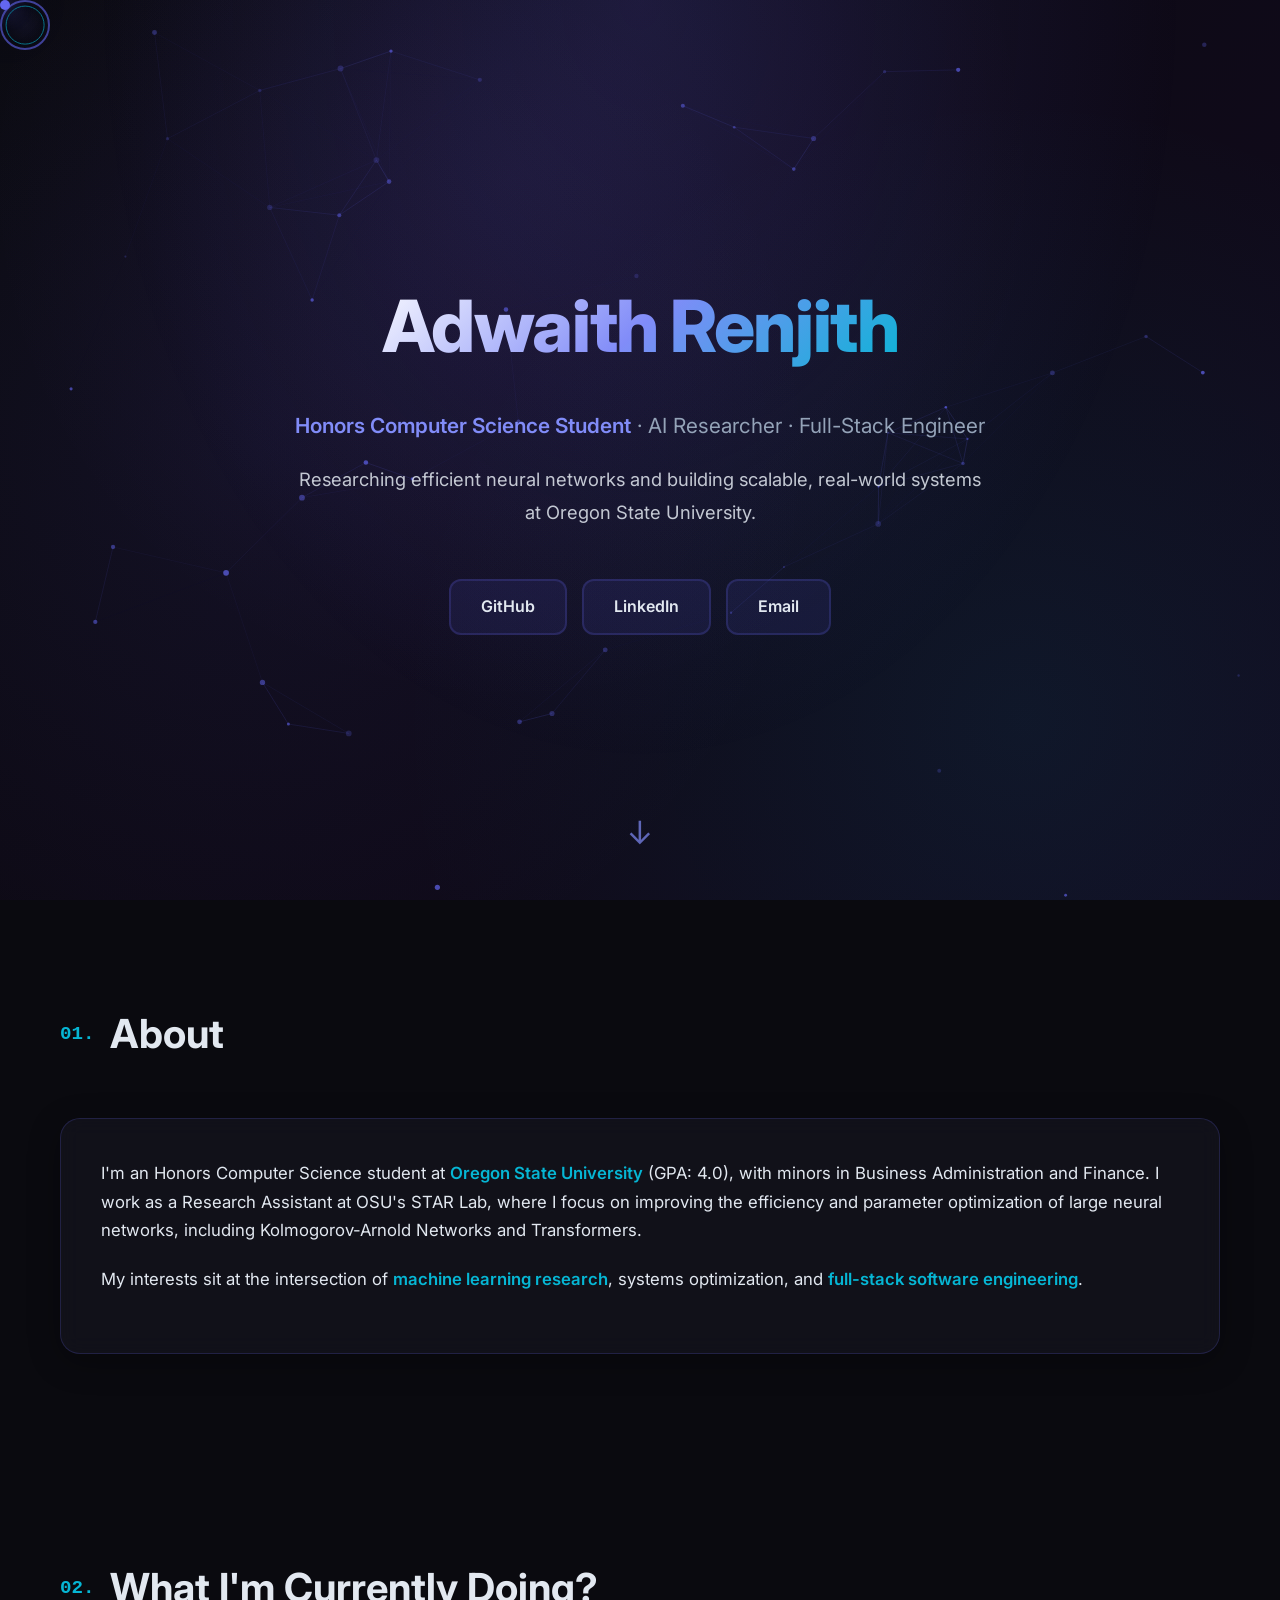
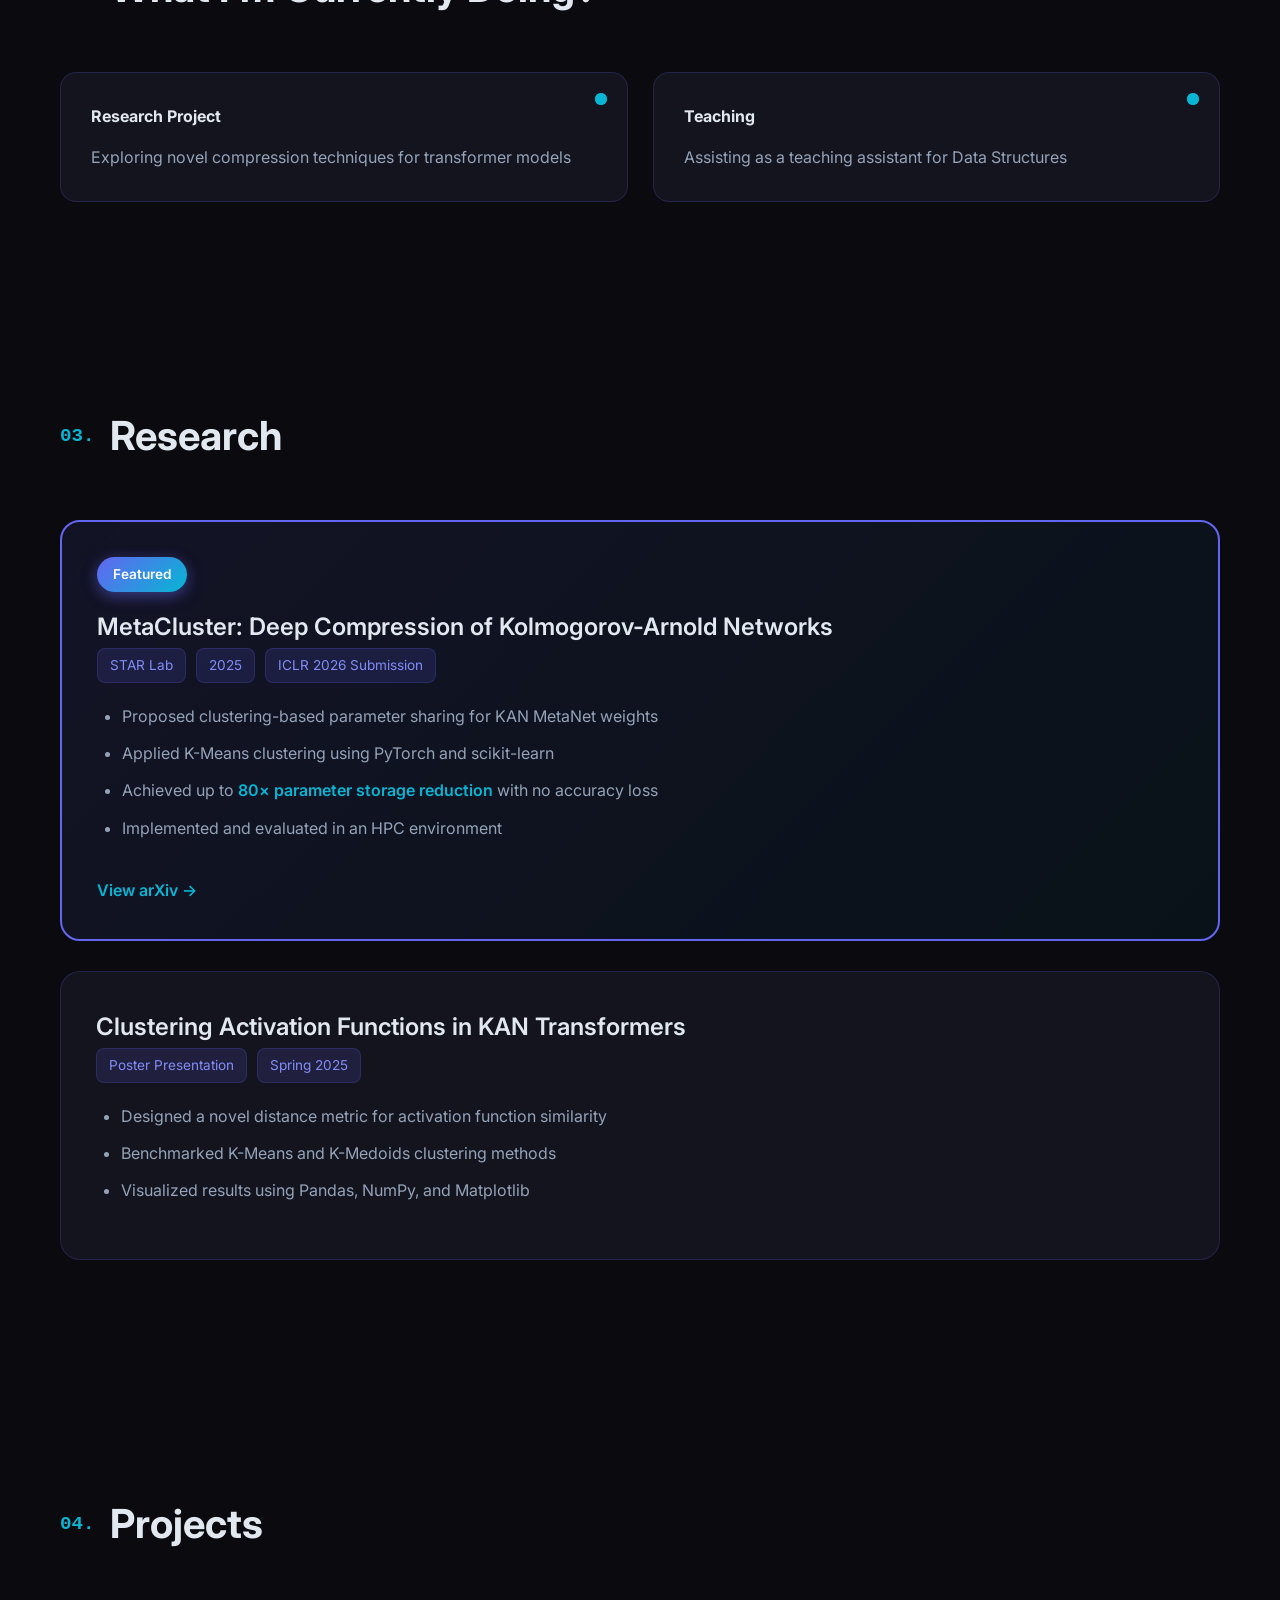
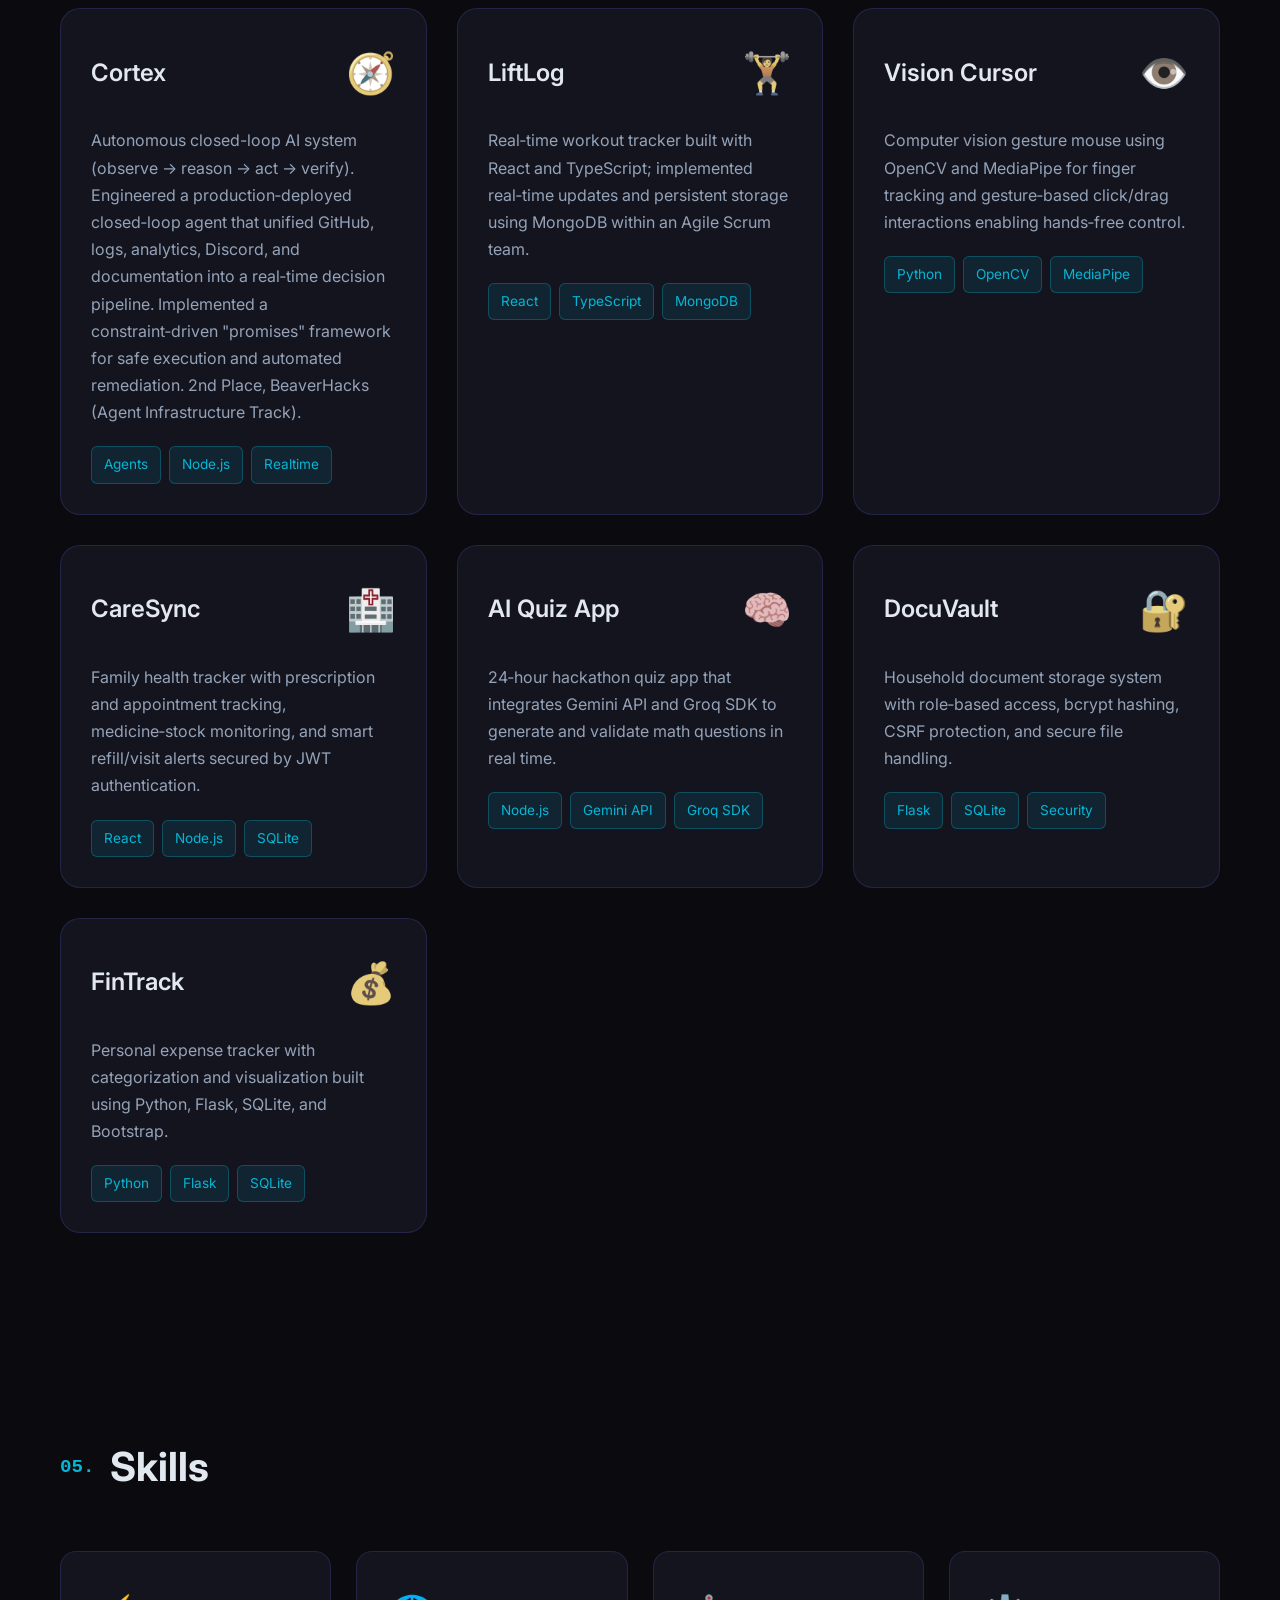
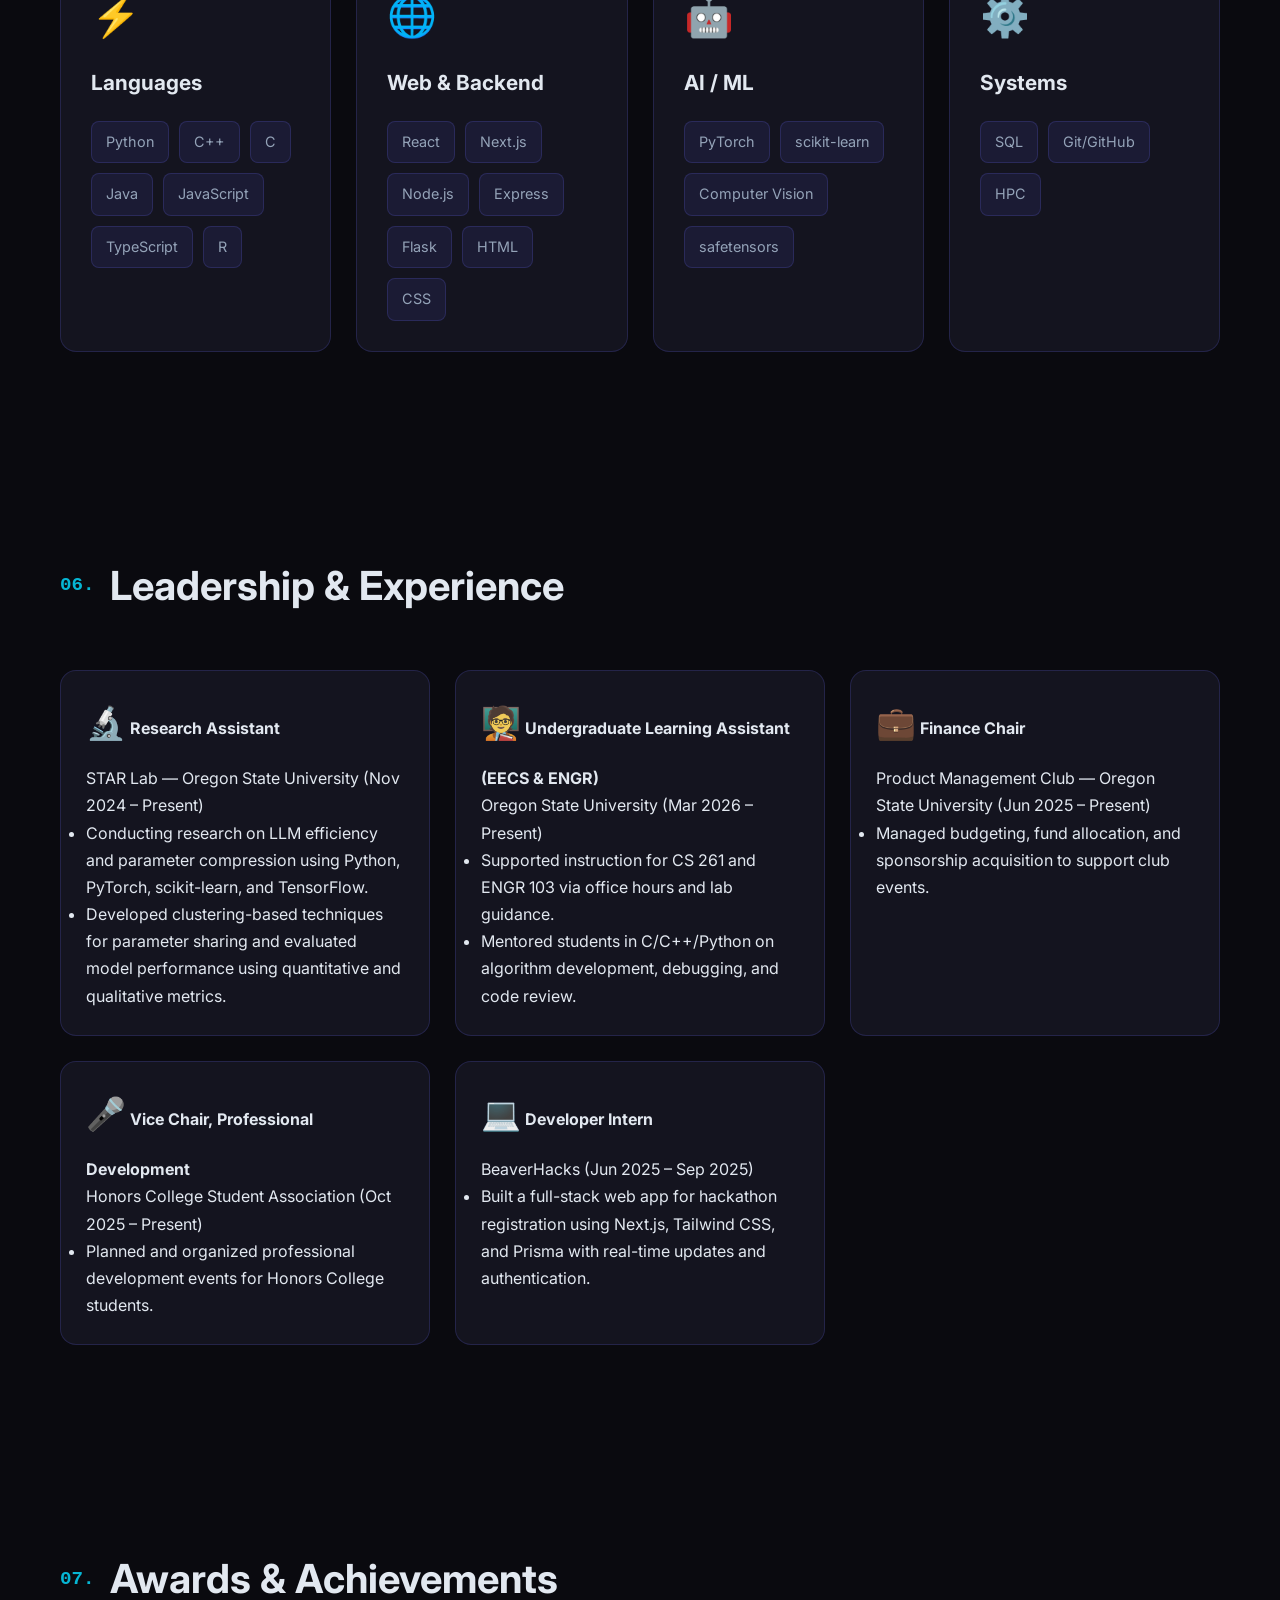
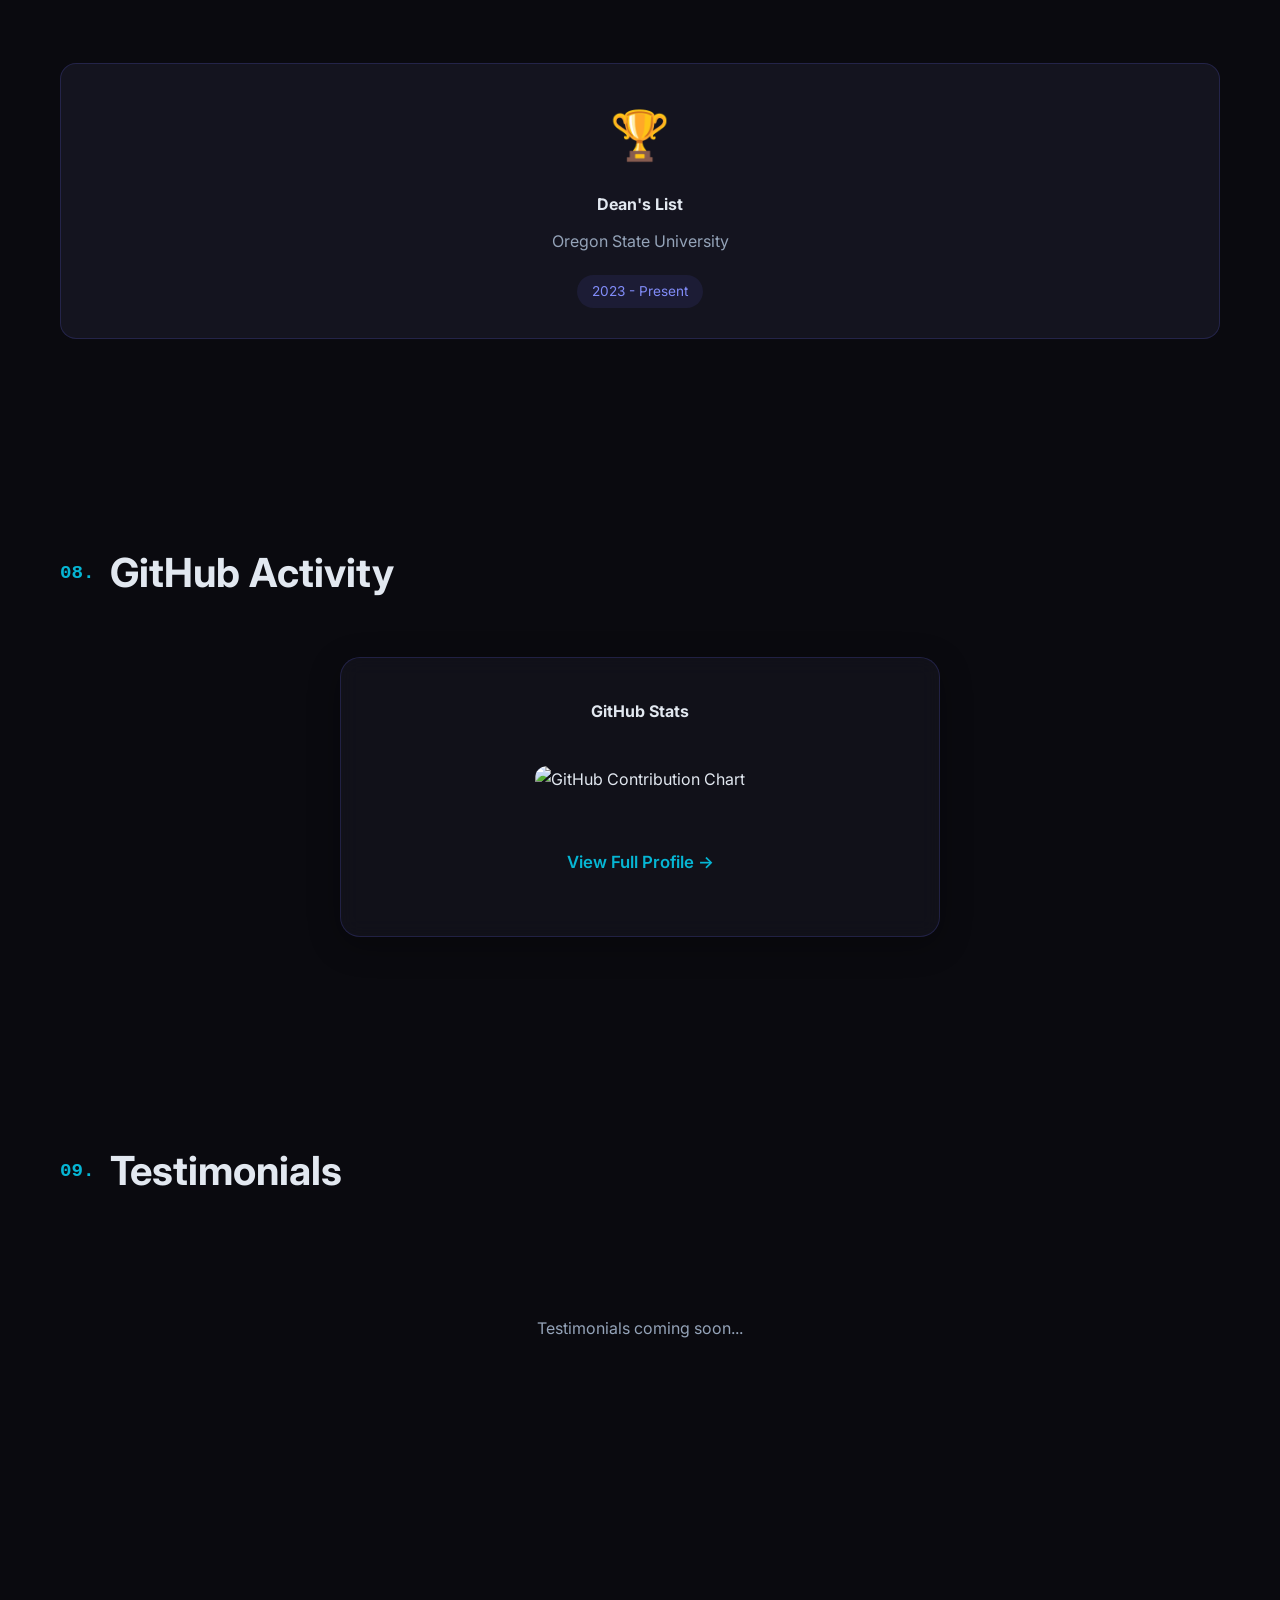
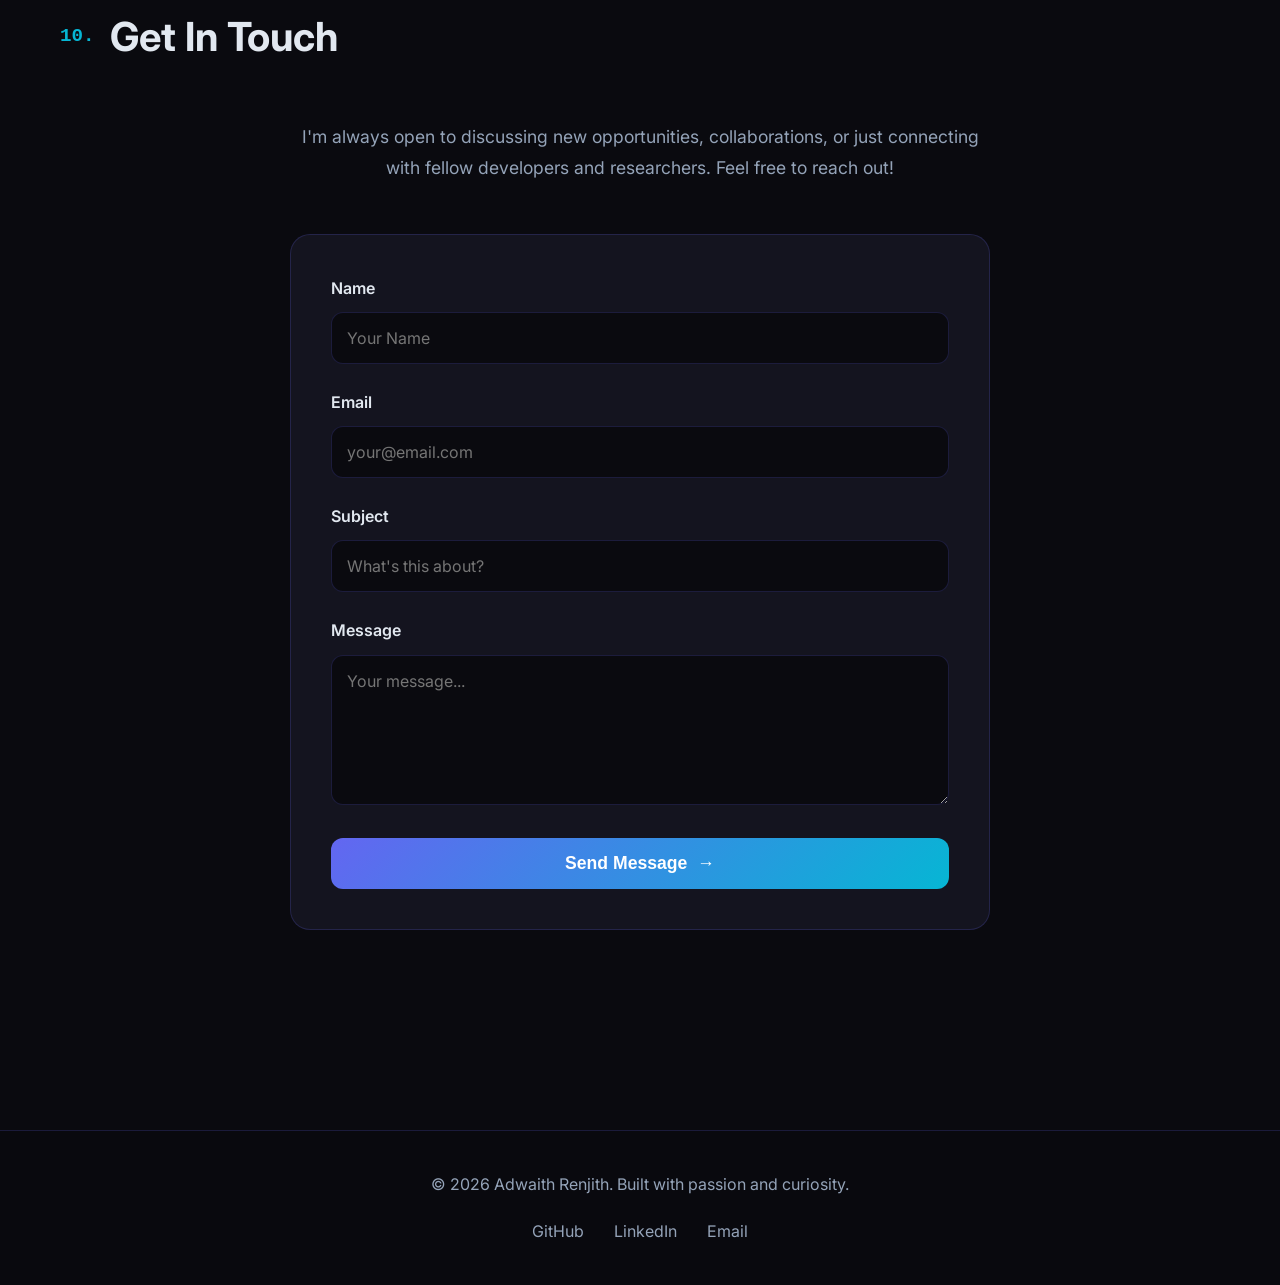
==== commit 82a56db2: "v.2.0.1" ====
--- a/index.html
+++ b/index.html
@@ -110,7 +110,7 @@
       </div>
       
       <!-- Documents Row -->
-      <div class="links-row documents-row">
+      <!-- <div class="links-row documents-row">
         <button class="cv-download-btn" id="cvDownloadBtn" aria-label="Download CV as PDF" title="Download CV as PDF">
           <span class="cv-icon">📄</span>
           <span class="cv-text">Download full CV</span>
@@ -119,7 +119,7 @@
           <span class="resume-icon">📋</span>
           <span class="resume-text">View Resume</span>
         </a>
-      </div>
+      </div> -->
     </div>
   </div>
   <div class="scroll-indicator">
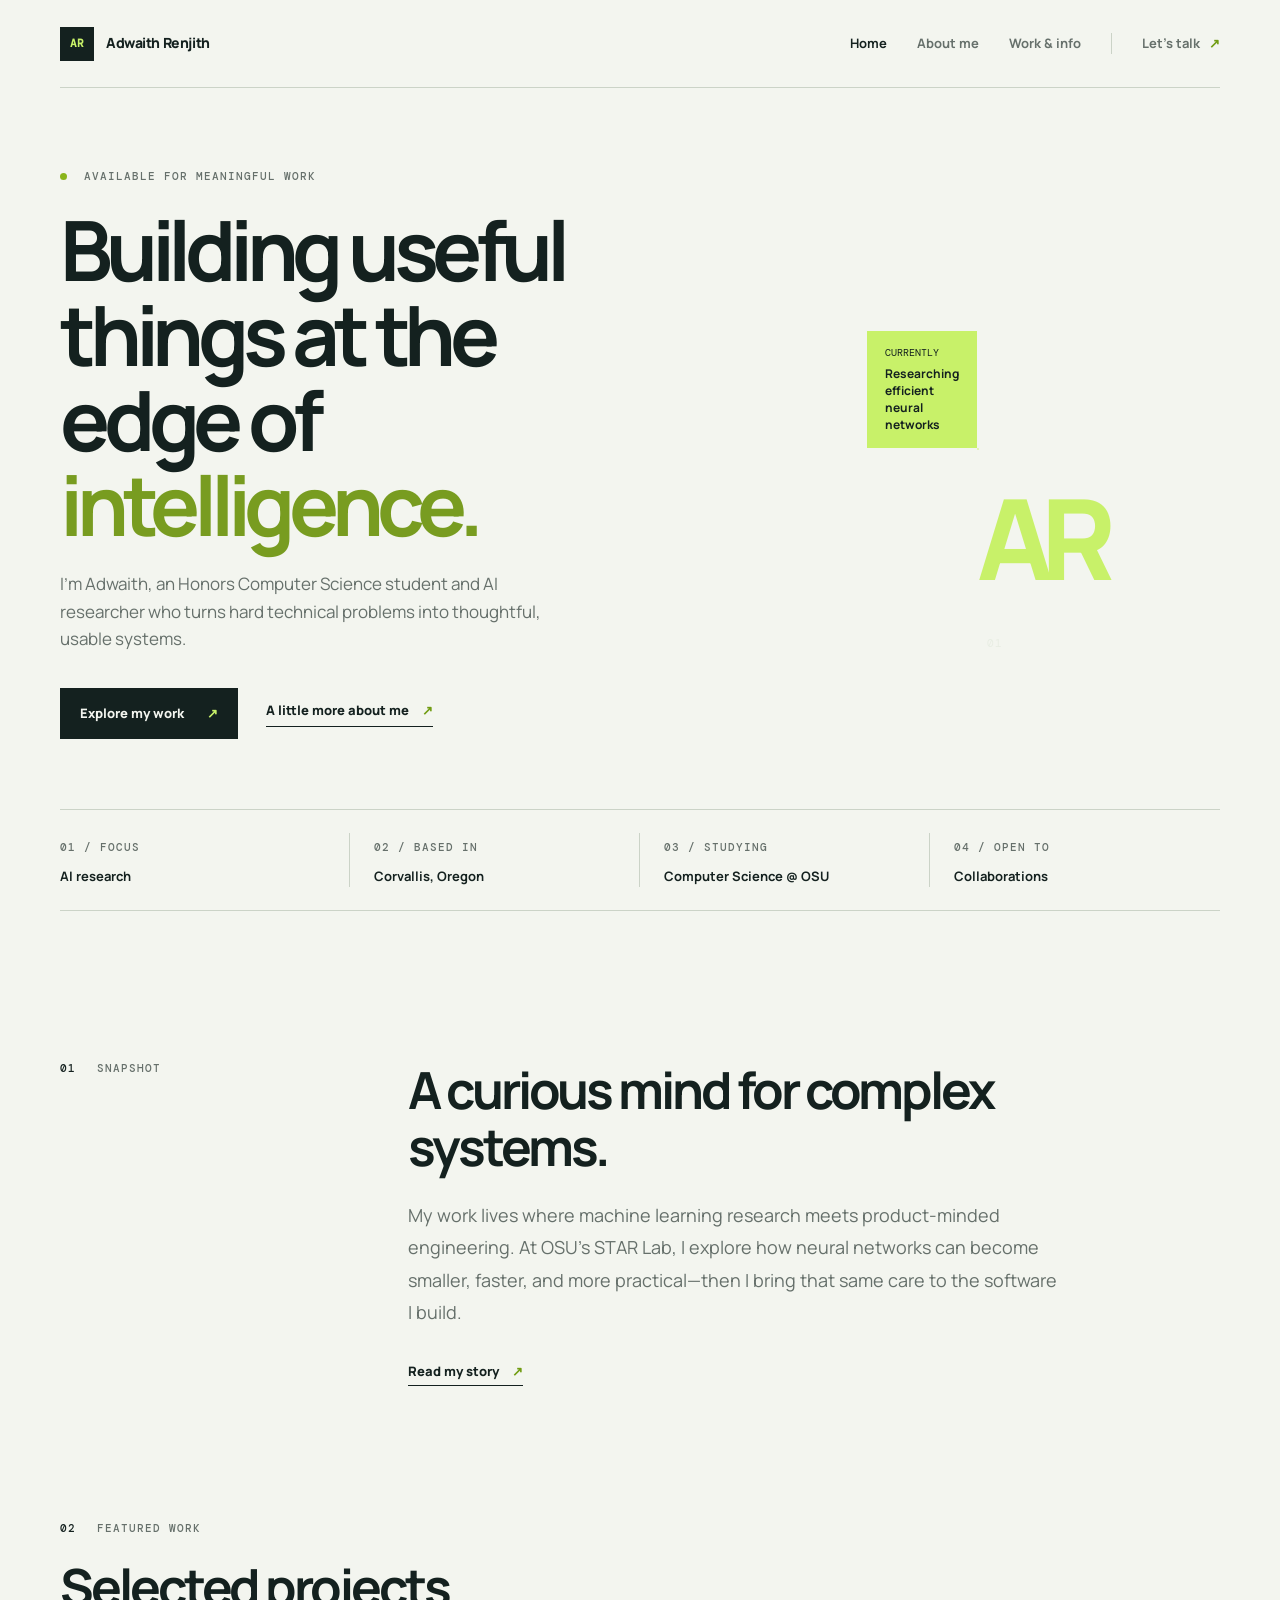
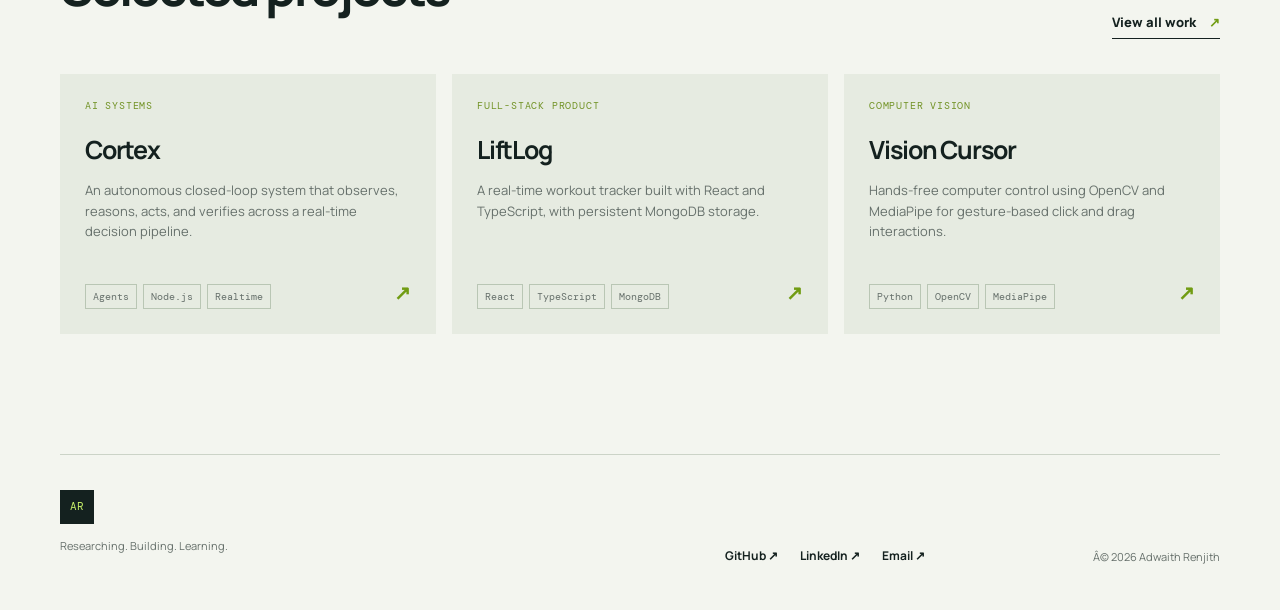
==== commit 5cc1591b: "v.2.0.2" ====
--- a/index.html
+++ b/index.html
@@ -1,526 +1,116 @@
-<!DOCTYPE html>
+﻿<!doctype html>
 <html lang="en">
 <head>
-  <meta charset="UTF-8" />
-  <meta name="viewport" content="width=device-width, initial-scale=1.0" />
-  
-  <!-- SEO Meta Tags -->
-  <title>Adwaith Renjith | AI Research & Software Engineering</title>
-  <meta name="description" content="Adwaith Renjith - Honors Computer Science student at Oregon State University specializing in AI research, neural network optimization, and full-stack development." />
-  <meta name="keywords" content="Adwaith Renjith, AI Research, Machine Learning, Computer Science, Oregon State University, Neural Networks, Full-Stack Developer" />
-  <meta name="author" content="Adwaith Renjith" />
-  
-  <!-- Open Graph / Social Media Meta Tags -->
-  <meta property="og:type" content="website" />
-  <meta property="og:url" content="https://adwaithrenjith.github.io/" />
-  <meta property="og:title" content="Adwaith Renjith | AI Research & Software Engineering" />
-  <meta property="og:description" content="Honors Computer Science student at Oregon State University specializing in AI research and full-stack development." />
-  <!-- TODO: Add og:image with a professional headshot or banner image -->
-  <!-- <meta property="og:image" content="https://adwaithrenjith.github.io/images/og-image.jpg" /> -->
-  
-  <!-- Twitter Card Meta Tags -->
-  <meta name="twitter:card" content="summary_large_image" />
-  <meta name="twitter:title" content="Adwaith Renjith | AI Research & Software Engineering" />
-  <meta name="twitter:description" content="AI Researcher & Full-Stack Engineer at Oregon State University" />
-  <!-- TODO: Add twitter:image -->
-  <!-- <meta name="twitter:image" content="https://adwaithrenjith.github.io/images/twitter-card.jpg" /> -->
-  
-  <!-- Favicon -->
-  <!-- TODO: Add favicon.ico file to root directory -->
-  <!-- <link rel="icon" type="image/x-icon" href="/favicon.ico"> -->
-  
-  <link rel="stylesheet" href="style.css" />
-  <link rel="preconnect" href="https://fonts.googleapis.com">
-  <link rel="preconnect" href="https://fonts.gstatic.com" crossorigin>
-  <link href="https://fonts.googleapis.com/css2?family=Inter:wght@300;400;500;600;700;800&display=swap" rel="stylesheet">
-  <!-- html2pdf library for CV download -->
-  <script src="https://cdnjs.cloudflare.com/ajax/libs/html2pdf.js/0.10.1/html2pdf.bundle.min.js"></script>
+<meta charset="UTF-8">
+<meta name="viewport" content="width=device-width, initial-scale=1">
+<title>Adwaith Renjith — AI Researcher & Engineer</title>
+<meta name="description" content="Portfolio of Adwaith Renjith, an AI researcher and full-stack engineer at Oregon State University.">
+<link rel="preconnect" href="https://fonts.googleapis.com">
+<link rel="preconnect" href="https://fonts.gstatic.com" crossorigin>
+<link href="https://fonts.googleapis.com/css2?family=DM+Mono:wght@400;500&family=Manrope:wght@400;500;600;700;800&display=swap" rel="stylesheet">
+<link rel="stylesheet" href="style.css">
 </head>
-
 <body>
-
-<!-- Loading Screen -->
-<div class="loading-screen" id="loadingScreen">
-  <div class="loader">
-    <div class="loader-circle"></div>
-    <div class="loader-text">Loading...</div>
-  </div>
+<div class="site-shell">
+<nav class="navbar">
+<a class="brand" href="index.html">
+<span>AR</span> Adwaith Renjith</a>
+<button class="menu-toggle" aria-label="Open navigation">Menu</button>
+<div class="nav-links">
+<a class="active" href="index.html">Home</a>
+<a href="about.html">About me</a>
+<a href="work.html">Work & info</a>
+<a class="nav-cta" href="mailto:adwaithr2006@gmail.com">Let's talk <b>↗</b>
+</a>
 </div>
-
-<!-- Custom Cursor -->
-<div class="cursor" id="cursor"></div>
-<div class="cursor-follower" id="cursorFollower"></div>
-
-<!-- Navigation Bar -->
-<nav class="navbar" id="navbar">
-  <div class="nav-content">
-    <div class="nav-logo">
-      <a href="#home">AR</a>
-    </div>
-    <div class="nav-links">
-      <a href="#about" class="nav-link">About</a>
-      <a href="#currently" class="nav-link">Current</a>
-      <a href="#research" class="nav-link">Research</a>
-      <a href="#projects" class="nav-link">Projects</a>
-      <a href="#skills" class="nav-link">Skills</a>
-      <a href="#contact" class="nav-link">Contact</a>
-    </div>
-    <button class="theme-toggle" id="themeToggle" aria-label="Toggle dark/light mode">
-      <span class="theme-icon">🌙</span>
-    </button>
-    <button class="mobile-menu-btn" id="mobileMenuBtn" aria-label="Toggle mobile menu">
-      <span></span>
-      <span></span>
-      <span></span>
-    </button>
-  </div>
 </nav>
-
-<!-- Animated Background -->
-<div class="bg-animation"></div>
-
-<!-- Particle Canvas -->
-<canvas id="particleCanvas" class="particle-canvas"></canvas>
-
-<!-- HERO -->
-<header class="hero" id="home">
-  <div class="hero-content">
-    <div class="glitch-wrapper">
-      <h1 class="glitch" data-text="Adwaith Renjith">Adwaith Renjith</h1>
-    </div>
-    <p class="subtitle">
-      <span class="highlight">Honors Computer Science Student</span> · AI Researcher · Full-Stack Engineer
-    </p>
-    <p class="hero-desc">
-      Researching efficient neural networks and building scalable, real-world systems
-      at Oregon State University.
-    </p>
-    <div class="links">
-      <!-- Social Links Row -->
-      <div class="links-row social-row">
-        <a href="https://github.com/adwaithrenjith" target="_blank" class="social-link">
-          <span class="link-text">GitHub</span>
-        </a>
-        <a href="https://www.linkedin.com/in/adwaith-renjith/" target="_blank" class="social-link">
-          <span class="link-text">LinkedIn</span>
-        </a>
-        <a href="mailto:adwaithr2006@gmail.com" target="_blank" class="social-link">
-          <span class="link-text">Email</span>
-        </a>
-      </div>
-      
-      <!-- Documents Row -->
-      <!-- <div class="links-row documents-row">
-        <button class="cv-download-btn" id="cvDownloadBtn" aria-label="Download CV as PDF" title="Download CV as PDF">
-          <span class="cv-icon">📄</span>
-          <span class="cv-text">Download full CV</span>
-        </button>
-        <a href="./src/documents/Adwaith_Renjith_Resume.pdf" target="_blank" class="resume-link-btn" title="View Resume on GitHub">
-          <span class="resume-icon">📋</span>
-          <span class="resume-text">View Resume</span>
-        </a>
-      </div> -->
-    </div>
-  </div>
-  <div class="scroll-indicator">
-    <div class="scroll-arrow">↓</div>
-  </div>
-</header>
-
-<!-- ABOUT -->
-<section class="about-section" id="about">
-  <h2><span class="section-number">01.</span> About</h2>
-  <div class="about-content">
-    <div class="glass-card">
-      <p>
-        I'm an Honors Computer Science student at <span class="highlight-text">Oregon State University</span> (GPA: 4.0),
-        with minors in Business Administration and Finance. I work as a Research Assistant
-        at OSU's STAR Lab, where I focus on improving the efficiency and parameter
-        optimization of large neural networks, including Kolmogorov-Arnold Networks
-        and Transformers.
-      </p>
-      <p>
-        My interests sit at the intersection of <span class="highlight-text">machine learning research</span>, systems
-        optimization, and <span class="highlight-text">full-stack software engineering</span>.
-      </p>
-    </div>
-  </div>
+<main>
+<section class="hero page-width">
+<div class="hero-copy">
+<p class="eyebrow">
+<i>
+</i> Available for meaningful work</p>
+<h1>Building useful things at the edge of <em>intelligence.</em>
+</h1>
+<p class="lede">I'm Adwaith, an Honors Computer Science student and AI researcher who turns hard technical problems into thoughtful, usable systems.</p>
+<div class="hero-actions">
+<a class="button button-primary" href="work.html">Explore my work <span>↗</span>
+</a>
+<a class="text-link" href="about.html">A little more about me <span>↗</span>
+</a>
+</div>
+</div>
+<div class="hero-visual">
+<div class="orbit orbit-one">
+</div>
+<div class="orbit orbit-two">
+</div>
+<div class="monogram">AR<span>01</span>
+</div>
+<div class="visual-caption">
+<span>Currently</span>
+<strong>Researching efficient<br>neural networks</strong>
+</div>
+</div>
 </section>
-
-<!-- CURRENTLY WORKING ON -->
-<section id="currently">
-  <h2><span class="section-number">02.</span> What I'm Currently Doing?</h2>
-  <div class="currently-grid">
-    <div class="currently-card">
-      <div class="currently-pulse"></div>
-      <h4>Research Project</h4>
-      <p>Exploring novel compression techniques for transformer models</p>
-    </div>
-    
-    <div class="currently-card">
-      <div class="currently-pulse"></div>
-      <h4>Teaching</h4>
-      <p>Assisting as a teaching assistant for Data Structures</p>
-    </div>
-    
-  </div>
+<section class="strip page-width">
+<div>
+<span class="label">01 / Focus</span>
+<strong>AI research</strong>
+</div>
+<div>
+<span class="label">02 / Based in</span>
+<strong>Corvallis, Oregon</strong>
+</div>
+<div>
+<span class="label">03 / Studying</span>
+<strong>Computer Science @ OSU</strong>
+</div>
+<div>
+<span class="label">04 / Open to</span>
+<strong>Collaborations</strong>
+</div>
 </section>
-
-<!-- RESEARCH -->
-<section id="research">
-  <h2><span class="section-number">03.</span> Research</h2>
-
-  <div class="card featured-card">
-    <div class="card-badge">Featured</div>
-    <h3>MetaCluster: Deep Compression of Kolmogorov-Arnold Networks</h3>
-    <span class="meta"><span class="tag">STAR Lab</span> <span class="tag">2025</span> <span class="tag">ICLR 2026 Submission</span></span>
-    <ul>
-      <li>Proposed clustering-based parameter sharing for KAN MetaNet weights</li>
-      <li>Applied K-Means clustering using PyTorch and scikit-learn</li>
-      <li>Achieved up to <strong class="highlight-text">80× parameter storage reduction</strong> with no accuracy loss</li>
-      <li>Implemented and evaluated in an HPC environment</li>
-    </ul>
-    <a href="https://arxiv.org/abs/2510.19105" target="_blank" class="card-link">View arXiv &rarr;</a>
-  </div>
-
-  <div class="card">
-    <h3>Clustering Activation Functions in KAN Transformers</h3>
-    <span class="meta"><span class="tag">Poster Presentation</span> <span class="tag">Spring 2025</span></span>
-    <ul>
-      <li>Designed a novel distance metric for activation function similarity</li>
-      <li>Benchmarked K-Means and K-Medoids clustering methods</li>
-      <li>Visualized results using Pandas, NumPy, and Matplotlib</li>
-    </ul>
-  </div>
+<section class="intro-section page-width">
+<div class="section-marker">01 <span>Snapshot</span>
+</div>
+<div>
+<h2>A curious mind for complex systems.</h2>
+<p class="large-copy">My work lives where machine learning research meets product-minded engineering. At OSU's STAR Lab, I explore how neural networks can become smaller, faster, and more practical—then I bring that same care to the software I build.</p>
+<a class="arrow-link" href="about.html">Read my story <span>↗</span>
+</a>
+</div>
 </section>
-
-<!-- PROJECTS -->
-<section class="projects-section" id="projects">
-  <h2><span class="section-number">04.</span> Projects</h2>
-
-  <div class="projects-grid">
-    <div class="project-card">
-      <div class="project-header">
-        <h3>Cortex</h3>
-        <div class="project-icon">🧭</div>
-      </div>
-      <p class="project-description">Autonomous closed-loop AI system (observe → reason → act → verify). Engineered a production‑deployed closed‑loop agent that unified GitHub, logs, analytics, Discord, and documentation into a real‑time decision pipeline. Implemented a constraint‑driven "promises" framework for safe execution and automated remediation. 2nd Place, BeaverHacks (Agent Infrastructure Track).</p>
-      <div class="tech-tags">
-        <span class="tech-tag">Agents</span>
-        <span class="tech-tag">Node.js</span>
-        <span class="tech-tag">Realtime</span>
-      </div>
-    </div>
-
-    <div class="project-card">
-      <div class="project-header">
-        <h3>LiftLog</h3>
-        <div class="project-icon">🏋️</div>
-      </div>
-      <p class="project-description">Real‑time workout tracker built with React and TypeScript; implemented real‑time updates and persistent storage using MongoDB within an Agile Scrum team.</p>
-      <div class="tech-tags">
-        <span class="tech-tag">React</span>
-        <span class="tech-tag">TypeScript</span>
-        <span class="tech-tag">MongoDB</span>
-      </div>
-    </div>
-
-    <div class="project-card">
-      <div class="project-header">
-        <h3>Vision Cursor</h3>
-        <div class="project-icon">👁️</div>
-      </div>
-      <p class="project-description">Computer vision gesture mouse using OpenCV and MediaPipe for finger tracking and gesture‑based click/drag interactions enabling hands‑free control.</p>
-      <div class="tech-tags">
-        <span class="tech-tag">Python</span>
-        <span class="tech-tag">OpenCV</span>
-        <span class="tech-tag">MediaPipe</span>
-      </div>
-    </div>
-
-    <div class="project-card">
-      <div class="project-header">
-        <h3>CareSync</h3>
-        <div class="project-icon">🏥</div>
-      </div>
-      <p class="project-description">Family health tracker with prescription and appointment tracking, medicine‑stock monitoring, and smart refill/visit alerts secured by JWT authentication.</p>
-      <div class="tech-tags">
-        <span class="tech-tag">React</span>
-        <span class="tech-tag">Node.js</span>
-        <span class="tech-tag">SQLite</span>
-      </div>
-    </div>
-
-    <div class="project-card">
-      <div class="project-header">
-        <h3>AI Quiz App</h3>
-        <div class="project-icon">🧠</div>
-      </div>
-      <p class="project-description">24‑hour hackathon quiz app that integrates Gemini API and Groq SDK to generate and validate math questions in real time.</p>
-      <div class="tech-tags">
-        <span class="tech-tag">Node.js</span>
-        <span class="tech-tag">Gemini API</span>
-        <span class="tech-tag">Groq SDK</span>
-      </div>
-    </div>
-
-    <div class="project-card">
-      <div class="project-header">
-        <h3>DocuVault</h3>
-        <div class="project-icon">🔐</div>
-      </div>
-      <p class="project-description">Household document storage system with role‑based access, bcrypt hashing, CSRF protection, and secure file handling.</p>
-      <div class="tech-tags">
-        <span class="tech-tag">Flask</span>
-        <span class="tech-tag">SQLite</span>
-        <span class="tech-tag">Security</span>
-      </div>
-    </div>
-
-    <div class="project-card">
-      <div class="project-header">
-        <h3>FinTrack</h3>
-        <div class="project-icon">💰</div>
-      </div>
-      <p class="project-description">Personal expense tracker with categorization and visualization built using Python, Flask, SQLite, and Bootstrap.</p>
-      <div class="tech-tags">
-        <span class="tech-tag">Python</span>
-        <span class="tech-tag">Flask</span>
-        <span class="tech-tag">SQLite</span>
-      </div>
-    </div>
-  </div>
+<section class="feature-section page-width">
+<div class="section-heading">
+<div>
+<span class="section-marker">02 <span>Featured work</span>
+</span>
+<h2>Selected projects</h2>
+</div>
+<a class="arrow-link" href="work.html">View all work <span>↗</span>
+</a>
+</div>
+<div id="featured-projects" class="project-grid">
+</div>
 </section>
-
-<!-- SKILLS -->
-<section id="skills">
-  <h2><span class="section-number">05.</span> Skills</h2>
-
-  <div class="skills-grid">
-    <div class="skill-category">
-      <div class="skill-icon">⚡</div>
-      <h4>Languages</h4>
-      <div class="skill-tags">
-        <span class="skill-tag">Python</span>
-        <span class="skill-tag">C++</span>
-        <span class="skill-tag">C</span>
-        <span class="skill-tag">Java</span>
-        <span class="skill-tag">JavaScript</span>
-        <span class="skill-tag">TypeScript</span>
-        <span class="skill-tag">R</span>
-      </div>
-    </div>
-    <div class="skill-category">
-      <div class="skill-icon">🌐</div>
-      <h4>Web & Backend</h4>
-      <div class="skill-tags">
-        <span class="skill-tag">React</span>
-        <span class="skill-tag">Next.js</span>
-        <span class="skill-tag">Node.js</span>
-        <span class="skill-tag">Express</span>
-        <span class="skill-tag">Flask</span>
-        <span class="skill-tag">HTML</span>
-        <span class="skill-tag">CSS</span>
-      </div>
-    </div>
-    <div class="skill-category">
-      <div class="skill-icon">🤖</div>
-      <h4>AI / ML</h4>
-      <div class="skill-tags">
-        <span class="skill-tag">PyTorch</span>
-        <span class="skill-tag">scikit-learn</span>
-        <span class="skill-tag">Computer Vision</span>
-        <span class="skill-tag">safetensors</span>
-      </div>
-    </div>
-    <div class="skill-category">
-      <div class="skill-icon">⚙️</div>
-      <h4>Systems</h4>
-      <div class="skill-tags">
-        <span class="skill-tag">SQL</span>
-        <span class="skill-tag">Git/GitHub</span>
-        <span class="skill-tag">HPC</span>
-      </div>
-    </div>
-  </div>
-</section>
-
-<!-- EXPERIENCE -->
-<section id="experience">
-  <h2><span class="section-number">06.</span> Leadership & Experience</h2>
-  <div class="experience-grid">
-    <div class="experience-item">
-      <div class="experience-icon">🔬</div>
-      <strong>Research Assistant</strong>
-      <div class="experience-meta">STAR Lab — Oregon State University <span class="experience-date">(Nov 2024 – Present)</span></div>
-      <ul class="experience-bullets">
-        <li>Conducting research on LLM efficiency and parameter compression using Python, PyTorch, scikit-learn, and TensorFlow.</li>
-        <li>Developed clustering-based techniques for parameter sharing and evaluated model performance using quantitative and qualitative metrics.</li>
-      </ul>
-    </div>
-
-    <div class="experience-item">
-      <div class="experience-icon">🧑‍🏫</div>
-      <strong>Undergraduate Learning Assistant (EECS & ENGR)</strong>
-      <div class="experience-meta">Oregon State University <span class="experience-date">(Mar 2026 – Present)</span></div>
-      <ul class="experience-bullets">
-        <li>Supported instruction for CS 261 and ENGR 103 via office hours and lab guidance.</li>
-        <li>Mentored students in C/C++/Python on algorithm development, debugging, and code review.</li>
-      </ul>
-    </div>
-
-    <div class="experience-item">
-      <div class="experience-icon">💼</div>
-      <strong>Finance Chair</strong>
-      <div class="experience-meta">Product Management Club — Oregon State University <span class="experience-date">(Jun 2025 – Present)</span></div>
-      <ul class="experience-bullets">
-        <li>Managed budgeting, fund allocation, and sponsorship acquisition to support club events.</li>
-      </ul>
-    </div>
-
-    <div class="experience-item">
-      <div class="experience-icon">🎤</div>
-      <strong>Vice Chair, Professional Development</strong>
-      <div class="experience-meta">Honors College Student Association <span class="experience-date">(Oct 2025 – Present)</span></div>
-      <ul class="experience-bullets">
-        <li>Planned and organized professional development events for Honors College students.</li>
-      </ul>
-    </div>
-
-    <div class="experience-item">
-      <div class="experience-icon">💻</div>
-      <strong>Developer Intern</strong>
-      <div class="experience-meta">BeaverHacks <span class="experience-date">(Jun 2025 – Sep 2025)</span></div>
-      <ul class="experience-bullets">
-        <li>Built a full-stack web app for hackathon registration using Next.js, Tailwind CSS, and Prisma with real-time updates and authentication.</li>
-      </ul>
-    </div>
-  </div>
-</section>
-
-<!-- AWARDS & ACHIEVEMENTS -->
-<section id="achievements">
-  <h2><span class="section-number">07.</span> Awards & Achievements</h2>
-  <div class="achievements-grid">
-
-    <div class="achievement-card">
-      <div class="achievement-icon">🏆</div>
-      <h4>Dean's List</h4>
-      <p>Oregon State University</p>
-      <span class="achievement-year">2023 - Present</span>
-    </div>
-    
-  </div>
-</section>
-
-<!-- GITHUB ACTIVITY -->
-<section id="github-activity">
-  <h2><span class="section-number">08.</span> GitHub Activity</h2>
-  <div class="github-stats">    
-    <div class="github-card glass-card">
-      <h4>GitHub Stats</h4>
-      <img src="https://ghchart.rshah.org/adwaithrenjith" alt="GitHub Contribution Chart" />
-      <p class="github-link">
-        <a href="https://github.com/adwaithrenjith" target="_blank" class="card-link">View Full Profile &rarr;</a>
-      </p>
-    </div>
-  </div>
-</section>
-
-<!-- TESTIMONIALS -->
-<section id="testimonials">
-  <h2><span class="section-number">09.</span> Testimonials</h2>
-  <div class="testimonials-slider">
-    <!-- TODO: Add testimonials from professors, mentors, or colleagues -->
-    <!-- <div class="testimonial-card">
-      <div class="testimonial-content">
-        <p>"Quote from professor/mentor about your work"</p>
-      </div>
-      <div class="testimonial-author">
-        <strong>Name</strong>
-        <span>Title, Organization</span>
-      </div>
-    </div> -->
-    
-    <!-- <div class="testimonial-card">
-      <div class="testimonial-content">
-        <p>"Another testimonial"</p>
-      </div>
-      <div class="testimonial-author">
-        <strong>Name</strong>
-        <span>Title, Organization</span>
-      </div>
-    </div> -->
-    
-    <div class="testimonial-placeholder">
-      <p>Testimonials coming soon...</p>
-    </div>
-  </div>
-</section>
-
-<!-- CONTACT FORM -->
-<section id="contact">
-  <h2><span class="section-number">10.</span> Get In Touch</h2>
-  <div class="contact-content">
-    <div class="contact-intro">
-      <p>
-        I'm always open to discussing new opportunities, collaborations, or just connecting
-        with fellow developers and researchers. Feel free to reach out!
-      </p>
-    </div>
-    
-    <form class="contact-form" id="contactForm">
-      <div class="form-group">
-        <label for="name">Name</label>
-        <input type="text" id="name" name="name" required placeholder="Your Name">
-      </div>
-      
-      <div class="form-group">
-        <label for="email">Email</label>
-        <input type="email" id="email" name="email" required placeholder="your@email.com">
-      </div>
-      
-      <div class="form-group">
-        <label for="subject">Subject</label>
-        <input type="text" id="subject" name="subject" required placeholder="What's this about?">
-      </div>
-      
-      <div class="form-group">
-        <label for="message">Message</label>
-        <textarea id="message" name="message" required placeholder="Your message..." rows="5"></textarea>
-      </div>
-      
-      <button type="submit" class="submit-btn">
-        <span>Send Message</span>
-        <span class="btn-arrow">→</span>
-      </button>
-      
-      <div class="form-status" id="formStatus"></div>
-    </form>
-    
-    <!-- TODO: Set up form handling - Options:
-         1. Use a service like Formspree (https://formspree.io/)
-         2. Use Netlify Forms if hosting on Netlify
-         3. Set up your own backend endpoint
-         Update the form action in script.js accordingly
-    -->
-  </div>
-</section>
-
-<!-- FOOTER -->
-<footer>
-  <div class="footer-content">
-    <p>&copy; 2026 Adwaith Renjith. Built with passion and curiosity.</p>
-    <div class="footer-links">
-      <a href="https://github.com/adwaithrenjith" target="_blank">GitHub</a>
-      <a href="https://www.linkedin.com/in/adwaith-renjith/" target="_blank">LinkedIn</a>
-      <a href="mailto:adwaithr2006@gmail.com">Email</a>
-    </div>
-  </div>
+</main>
+<footer class="footer page-width">
+<div>
+<span class="brand-mark">AR</span>
+<p>Researching. Building. Learning.</p>
+</div>
+<div class="footer-links">
+<a href="https://github.com/adwaithrenjith" target="_blank" rel="noreferrer">GitHub ↗</a>
+<a href="https://www.linkedin.com/in/adwaith-renjith/" target="_blank" rel="noreferrer">LinkedIn ↗</a>
+<a href="mailto:adwaithr2006@gmail.com">Email ↗</a>
+</div>
+<small>Â© 2026 Adwaith Renjith</small>
 </footer>
-
-<!-- JavaScript -->
-<script src="script.js"></script>
-
+</div>
+<script src="script.js">
+</script>
 </body>
 </html>
+
+
--- a/style.css
+++ b/style.css
@@ -1,1532 +1,465 @@
+﻿:root {
+  --ink:#14211f;
+  --muted:#66706b;
+  --paper:#f3f5ef;
+  --card:#e6ebe1;
+  --line:#cbd3c7;
+  --lime:#c8f169;
+  --dark:#1d2b28}
 * {
-  box-sizing: border-box;
-  margin: 0;
-  padding: 0;
+  box-sizing:border-box}
+html {
+  scroll-behavior:smooth}
+body {
+  margin:0;
+  background:var(--paper);
+  color:var(--ink);
+  font-family:Manrope,Arial,sans-serif;
+  line-height:1.6}
+a {
+  color:inherit;
+  text-decoration:none}
+.site-shell {
+  overflow:hidden}
+.page-width {
+  width:min(1160px,calc(100% - 48px));
+  margin:0 auto}
+.navbar {
+  height:88px;
+  display:flex;
+  align-items:center;
+  justify-content:space-between;
+  width:min(1160px,calc(100% - 48px));
+  margin:auto;
+  border-bottom:1px solid var(--line)}
+.brand {
+  display:flex;
+  align-items:center;
+  gap:12px;
+  font-size:14px;
+  font-weight:800;
+  letter-spacing:-.03em}
+.brand span,.brand-mark {
+  display:grid;
+  place-items:center;
+  background:var(--ink);
+  color:var(--lime);
+  width:34px;
+  height:34px;
+  font-family:'DM Mono';
+  font-size:11px}
+.nav-links {
+  display:flex;
+  align-items:center;
+  gap:30px;
+  font-size:13px;
+  font-weight:700}
+.nav-links a {
+  color:var(--muted);
+  transition:.2s}
+.nav-links a:hover,.nav-links .active {
+  color:var(--ink)}
+.nav-cta {
+  border-left:1px solid var(--line);
+  padding-left:30px}
+.nav-cta b {
+  color:#719c13;
+  margin-left:6px}
+.menu-toggle {
+  display:none;
+  border:0;
+  background:none;
+  color:var(--ink);
+  font-weight:700}
+.hero {
+  min-height:600px;
+  display:grid;
+  grid-template-columns:1.1fr .9fr;
+  gap:80px;
+  align-items:center;
+  padding-top:70px;
+  padding-bottom:70px}
+.eyebrow,.label,.section-marker {
+  font:500 11px 'DM Mono',monospace;
+  text-transform:uppercase;
+  letter-spacing:.09em;
+  color:var(--muted)}
+.eyebrow i {
+  display:inline-block;
+  width:7px;
+  height:7px;
+  background:#8ab51b;
+  border-radius:50%;
+  margin-right:9px}
+.hero h1 {
+  font-size:clamp(3rem,6.5vw,6.25rem);
+  line-height:1.02;
+  letter-spacing:-.075em;
+  max-width:760px;
+  margin:24px 0}
+.hero h1 em,.inner-hero h1 em {
+  font-style:normal;
+  color:#789c20}
+.lede {
+  color:var(--muted);
+  font-size:17px;
+  max-width:510px}
+.hero-actions {
+  display:flex;
+  align-items:center;
+  gap:28px;
+  margin-top:36px}
+.button {
+  padding:15px 20px;
+  font-size:13px;
+  font-weight:800}
+.button-primary {
+  background:var(--ink);
+  color:var(--paper)}
+.button-primary span {
+  color:var(--lime);
+  margin-left:20px}
+.text-link,.arrow-link {
+  font-size:13px;
+  font-weight:800;
+  border-bottom:1px solid var(--ink);
+  padding-bottom:5px}
+.text-link span,.arrow-link span {
+  margin-left:10px;
+  color:#719c13}
+.hero-visual {
+  position:relative;
+  aspect-ratio:1;
+  max-width:420px;
+  background:var(--dark);
+  border-radius:50%;
+  margin:auto;
+  box-shadow:30px 30px 0 var(--card)}
+.hero-visual:before {
+  content:'';
+  position:absolute;
+  inset:17%;
+  border:1px solid rgba(200,241,105,.3);
+  border-radius:50%}
+.orbit {
+  position:absolute;
+  border:1px solid rgba(200,241,105,.4);
+  border-radius:50%;
+  inset:6%;
+  transform:rotate(-28deg)}
+.orbit-two {
+  inset:25%;
+  transform:rotate(55deg);
+  border-color:rgba(255,255,255,.16)}
+.monogram {
+  position:absolute;
+  left:20%;
+  top:29%;
+  font-size:clamp(4rem,10vw,7rem);
+  font-weight:800;
+  letter-spacing:-.12em;
+  color:var(--lime)}
+.monogram span {
+  display:block;
+  font:11px 'DM Mono';
+  letter-spacing:.1em;
+  color:#e8ede3;
+  margin:8px 0 0 10px}
+.visual-caption {
+  position:absolute;
+  bottom:18%;
+  right:-4%;
+  background:var(--lime);
+  padding:15px 18px;
+  font-size:11px}
+.visual-caption span {
+  display:block;
+  font:10px 'DM Mono';
+  text-transform:uppercase;
+  margin-bottom:7px}
+.visual-caption strong {
+  font-size:12px;
+  line-height:1.4;
+  display:block}
+.strip {
+  border-top:1px solid var(--line);
+  border-bottom:1px solid var(--line);
+  display:grid;
+  grid-template-columns:repeat(4,1fr);
+  padding:23px 0}
+.strip>div {
+  border-right:1px solid var(--line);
+  padding-left:24px}
+.strip>div:first-child {
+  padding-left:0}
+.strip>div:last-child {
+  border:0}
+.strip strong {
+  display:block;
+  font-size:13px;
+  margin-top:8px}
+.intro-section {
+  display:grid;
+  grid-template-columns:30% 1fr;
+  padding:150px 0 130px}
+.section-marker {
+  color:var(--ink)}
+.section-marker span {
+  color:var(--muted);
+  margin-left:13px}
+.intro-section h2,.feature-section h2 {
+  font-size:clamp(2.2rem,4vw,4rem);
+  line-height:1.1;
+  letter-spacing:-.06em;
+  max-width:650px;
+  margin:0 0 25px}
+.large-copy {
+  max-width:650px;
+  color:var(--muted);
+  font-size:18px;
+  line-height:1.8;
+  margin-bottom:30px}
+.section-heading {
+  display:flex;
+  justify-content:space-between;
+  align-items:end;
+  margin-bottom:35px}
+.section-heading h2 {
+  margin-top:18px}
+.project-grid {
+  display:grid;
+  grid-template-columns:repeat(3,1fr);
+  gap:16px;
+  padding-bottom:120px}
+.project-card {
+  background:var(--card);
+  padding:25px;
+  min-height:260px;
+  display:flex;
+  flex-direction:column;
+  transition:transform .25s,background .25s}
+.project-card:hover {
+  transform:translateY(-6px);
+  background:#dce4d3}
+.project-type {
+  font:10px 'DM Mono';
+  text-transform:uppercase;
+  color:#729326;
+  letter-spacing:.08em}
+.project-card h3 {
+  font-size:25px;
+  letter-spacing:-.05em;
+  margin:18px 0 10px}
+.project-card p {
+  color:var(--muted);
+  font-size:13px;
+  margin:0}
+.project-bottom {
+  display:flex;
+  justify-content:space-between;
+  align-items:end;
+  margin-top:auto;
+  padding-top:28px}
+.tech-tags {
+  display:flex;
+  flex-wrap:wrap;
+  gap:6px}
+.tech-tag {
+  font:10px 'DM Mono';
+  border:1px solid #b9c6b4;
+  padding:5px 7px;
+  color:var(--muted)}
+.project-link {
+  font-weight:800;
+  color:#719c13;
+  font-size:20px}
+.footer {
+  border-top:1px solid var(--line);
+  padding:35px 0 45px;
+  display:grid;
+  grid-template-columns:1fr 1fr auto;
+  align-items:end;
+  gap:20px}
+.brand-mark {
+  margin-bottom:13px}
+.footer p,.footer small {
+  color:var(--muted);
+  font-size:11px}
+.footer-links {
+  display:flex;
+  gap:22px;
+  font-size:12px;
+  font-weight:700;
+  justify-content:center}
+.footer-links a:hover {
+  color:#719c13}
+.inner-hero {
+  padding:110px 0 75px;
+  border-bottom:1px solid var(--line)}
+.inner-hero h1 {
+  font-size:clamp(3rem,7vw,6rem);
+  letter-spacing:-.08em;
+  line-height:1;
+  margin:20px 0;
+  max-width:850px}
+.inner-hero p {
+  max-width:560px;
+  color:var(--muted);
+  font-size:18px}
+.content-grid {
+  display:grid;
+  grid-template-columns:30% 1fr;
+  gap:50px;
+  padding:90px 0}
+.content-grid h2 {
+  font-size:32px;
+  letter-spacing:-.05em;
+  margin:0 0 20px}
+.content-grid p {
+  color:var(--muted);
+  font-size:16px;
+  max-width:650px}
+.portrait-grid {
+  display:grid;
+  grid-template-columns:1.2fr .8fr;
+  gap:14px;
+  margin:20px 0 90px}
+.photo {
+  min-height:320px;
+  background-size:cover;
+  background-position:center;
+  filter:saturate(.75)}
+.photo:first-child {
+  background-image:url('https://images.unsplash.com/photo-1516321318423-f06f85e504b3?auto=format&fit=crop&w=1000&q=80')}
+.photo:last-child {
+  background-image:url('https://images.unsplash.com/photo-1552664730-d307ca884978?auto=format&fit=crop&w=700&q=80');
+  margin-top:80px;
+  min-height:250px}
+.timeline {
+  border-top:1px solid var(--line)}
+.timeline-item {
+  display:grid;
+  grid-template-columns:180px 1fr;
+  padding:25px 0;
+  border-bottom:1px solid var(--line)}
+.timeline-item .label {
+  padding-top:5px}
+.timeline-item h3 {
+  margin:0 0 7px;
+  font-size:18px}
+.timeline-item p {
+  margin:0;
+  font-size:13px}
+.info-grid {
+  display:grid;
+  grid-template-columns:repeat(2,1fr);
+  gap:16px;
+  padding-bottom:100px}
+.info-card {
+  background:var(--card);
+  padding:28px}
+.info-card h3 {
+  margin:0 0 15px;
+  font-size:20px}
+.info-card p {
+  color:var(--muted);
+  font-size:13px;
+  margin:0}
+.info-card ul {
+  padding-left:18px;
+  color:var(--muted);
+  font-size:13px}
+.contact-card {
+  background:var(--dark);
+  color:var(--paper);
+  padding:55px;
+  margin:0 0 100px;
+  display:flex;
+  justify-content:space-between;
+  align-items:center;
+  gap:30px}
+.contact-card h2 {
+  margin:0;
+  font-size:clamp(2rem,4vw,4rem);
+  letter-spacing:-.07em;
+  line-height:1.05}
+.contact-card .button {
+  background:var(--lime);
+  color:var(--ink);
+  white-space:nowrap}
+@media(max-width:760px) {
+  .page-width,.navbar {
+  width:min(100% - 32px,1160px)}
+.navbar {
+  height:72px}
+.menu-toggle {
+  display:block}
+.nav-links {
+  display:none;
+  position:absolute;
+  top:72px;
+  left:0;
+  right:0;
+  background:var(--paper);
+  padding:18px 16px;
+  flex-direction:column;
+  align-items:flex-start;
+  border-bottom:1px solid var(--line);
+  z-index:5}
+.nav-links.open {
+  display:flex}
+.nav-cta {
+  border:0;
+  padding:0}
+.hero {
+  display:block;
+  padding-top:70px}
+.hero h1 {
+  font-size:clamp(3.1rem,15vw,5rem)}
+.hero-visual {
+  margin:80px auto 35px;
+  width:82%}
+.strip {
+  grid-template-columns:1fr 1fr;
+  gap:20px}
+.strip>div {
+  border:0;
+  padding:0}
+.intro-section,.content-grid {
+  display:block;
+  padding:90px 0}
+.intro-section .section-marker,.content-grid>.section-marker {
+  margin-bottom:35px}
+.section-heading {
+  display:block}
+.section-heading .arrow-link {
+  display:inline-block;
+  margin-top:5px}
+.project-grid,.info-grid {
+  grid-template-columns:1fr;
+  padding-bottom:80px}
+.footer {
+  grid-template-columns:1fr;
+  gap:28px}
+.footer-links {
+  justify-content:flex-start}
+.footer small {
+  order:3}
+.portrait-grid {
+  grid-template-columns:1fr}
+.photo:last-child {
+  margin-top:0}
+.timeline-item {
+  grid-template-columns:1fr;
+  gap:10px}
+.inner-hero {
+  padding:80px 0 55px}
+.contact-card {
+  display:block;
+  padding:35px 25px}
+.contact-card .button {
+  display:inline-block;
+  margin-top:25px}
 }
 
-:root {
-  --primary: #6366f1;
-  --primary-light: #818cf8;
-  --primary-dark: #4f46e5;
-  --accent: #06b6d4;
-  --accent-glow: rgba(6, 182, 212, 0.4);
-  --bg-dark: #0a0a0f;
-  --bg-card: #14141f;
-  --bg-card-hover: #1a1a2e;
-  --text-primary: #e2e8f0;
-  --text-secondary: #94a3b8;
-  --border: rgba(99, 102, 241, 0.2);
-  --glow: rgba(99, 102, 241, 0.5);
-}
 
-/* Light Mode Variables */
-body.light-mode {
-  --primary: #4f46e5;
-  --primary-light: #6366f1;
-  --primary-dark: #4338ca;
-  --accent: #0891b2;
-  --accent-glow: rgba(8, 145, 178, 0.4);
-  --bg-dark: #f8fafc;
-  --bg-card: #ffffff;
-  --bg-card-hover: #f1f5f9;
-  --text-primary: #0f172a;
-  --text-secondary: #334155;
-  --border: rgba(71, 85, 105, 0.3);
-  --glow: rgba(79, 70, 229, 0.3);
-}
-
-body.light-mode .bg-animation {
-  background: linear-gradient(135deg, #f8fafc 0%, #e0e7ff 50%, #f8fafc 100%);
-}
-
-body.light-mode .bg-animation::before {
-  background-image: 
-    radial-gradient(circle at 20% 50%, rgba(99, 102, 241, 0.05) 0%, transparent 50%),
-    radial-gradient(circle at 80% 80%, rgba(6, 182, 212, 0.05) 0%, transparent 50%),
-    radial-gradient(circle at 40% 20%, rgba(139, 92, 246, 0.05) 0%, transparent 50%);
-}
-
-body.light-mode .glitch {
-  background: linear-gradient(135deg, #1e293b 0%, var(--primary) 50%, var(--accent) 100%);
-  -webkit-background-clip: text;
-  background-clip: text;
-  -webkit-text-fill-color: transparent;
-}
-
-body.light-mode .card li,
-body.light-mode .project-description,
-body.light-mode .achievement-card p,
-body.light-mode .currently-card p,
-body.light-mode .testimonial-content p {
-  color: var(--text-secondary);
-}
-
-body.light-mode .navbar {
-  background: rgba(248, 250, 252, 0.9);
-}
-
-body.light-mode .glass-card {
-  background: rgba(255, 255, 255, 0.8);
-  box-shadow: 0 8px 32px rgba(0, 0, 0, 0.1);
-}
-
-body.light-mode footer {
-  background: rgba(248, 250, 252, 0.98);
-}
-
-html {
-  scroll-behavior: smooth;
-}
-
-body {
-  margin: 0;
-  font-family: "Inter", -apple-system, BlinkMacSystemFont, "Segoe UI", Arial, sans-serif;
-  background: var(--bg-dark);
-  color: var(--text-primary);
-  line-height: 1.7;
-  overflow-x: hidden;
-}
-
-/* ANIMATED BACKGROUND */
-.bg-animation {
-  position: fixed;
-  top: 0;
-  left: 0;
-  width: 100%;
-  height: 100%;
-  z-index: -1;
-  background: linear-gradient(135deg, #0a0a0f 0%, #1a0a2e 50%, #0a0a0f 100%);
-  background-size: 400% 400%;
-  animation: gradientShift 15s ease infinite;
-}
-
-.bg-animation::before {
-  content: "";
-  position: absolute;
-  top: 0;
-  left: 0;
-  width: 100%;
-  height: 100%;
-  background-image: 
-    radial-gradient(circle at 20% 50%, rgba(99, 102, 241, 0.08) 0%, transparent 50%),
-    radial-gradient(circle at 80% 80%, rgba(6, 182, 212, 0.08) 0%, transparent 50%),
-    radial-gradient(circle at 40% 20%, rgba(139, 92, 246, 0.08) 0%, transparent 50%);
-  animation: float 20s ease-in-out infinite;
-}
-
-@keyframes gradientShift {
-  0%, 100% { background-position: 0% 50%; }
-  50% { background-position: 100% 50%; }
-}
-
-@keyframes float {
-  0%, 100% { transform: translateY(0px); }
-  50% { transform: translateY(-20px); }
-}
-
-/* HERO */
-.hero {
-  min-height: 100vh;
-  display: flex;
-  align-items: center;
-  justify-content: center;
-  position: relative;
-  padding: 60px 20px;
-  background: transparent;
-  overflow: hidden;
-}
-
-.hero::before {
-  content: "";
-  position: absolute;
-  top: 0;
-  left: 0;
-  width: 100%;
-  height: 100%;
-  background: radial-gradient(ellipse at top, rgba(99, 102, 241, 0.15) 0%, transparent 60%);
-}
-
-.hero-content {
-  max-width: 900px;
-  margin: auto;
-  text-align: center;
-  position: relative;
-  z-index: 1;
-}
-
-/* GLITCH EFFECT */
-.glitch-wrapper {
-  position: relative;
-  display: inline-block;
-}
-
-.glitch {
-  font-size: clamp(2.5rem, 8vw, 4.5rem);
-  font-weight: 800;
-  margin-bottom: 20px;
-  background: linear-gradient(135deg, #fff 0%, var(--primary-light) 50%, var(--accent) 100%);
-  -webkit-background-clip: text;
-  background-clip: text;
-  -webkit-text-fill-color: transparent;
-  animation: textGlow 2s ease-in-out infinite alternate;
-  letter-spacing: -0.02em;
-}
-
-@keyframes textGlow {
-  0%, 100% {
-    filter: drop-shadow(0 0 20px rgba(99, 102, 241, 0.5));
-  }
-  50% {
-    filter: drop-shadow(0 0 40px rgba(99, 102, 241, 0.8));
-  }
-}
-
-.subtitle {
-  font-size: clamp(1rem, 3vw, 1.3rem);
-  color: var(--text-secondary);
-  margin-bottom: 20px;
-  font-weight: 400;
-}
-
-.highlight {
-  color: var(--primary-light);
-  font-weight: 600;
-}
-
-.hero-desc {
-  margin-top: 20px;
-  font-size: clamp(1rem, 2vw, 1.15rem);
-  opacity: 0.85;
-  max-width: 700px;
-  margin-left: auto;
-  margin-right: auto;
-  line-height: 1.8;
-}
-
-/* SOCIAL LINKS */
-.links {
-  margin-top: 50px;
-  display: flex;
-  flex-direction: column;
-  gap: 25px;
-  align-items: center;
-}
-
-.links-row {
-  display: flex;
-  gap: 20px;
-  justify-content: center;
-  flex-wrap: wrap;
-}
-
-.social-row {
-  gap: 15px;
-}
-
-.documents-row {
-  gap: 18px;
-  margin-top: 10px;
-}
-
-.social-link {
-  position: relative;
-  padding: 12px 30px;
-  color: var(--text-primary);
-  text-decoration: none;
-  font-weight: 600;
-  background: rgba(99, 102, 241, 0.1);
-  border: 2px solid var(--border);
-  border-radius: 12px;
-  transition: all 0.3s ease;
-  overflow: hidden;
-}
-
-.social-link::before {
-  content: "";
-  position: absolute;
-  top: 0;
-  left: -100%;
-  width: 100%;
-  height: 100%;
-  background: linear-gradient(90deg, transparent, rgba(99, 102, 241, 0.3), transparent);
-  transition: left 0.5s ease;
-}
-
-.social-link:hover::before {
-  left: 100%;
-}
-
-.social-link:hover {
-  border-color: var(--primary);
-  box-shadow: 0 0 30px var(--glow);
-  transform: translateY(-2px);
-  background: rgba(99, 102, 241, 0.2);
-}
-
-.link-text {
-  position: relative;
-  z-index: 1;
-}
-
-/* SCROLL INDICATOR */
-.scroll-indicator {
-  position: absolute;
-  bottom: 40px;
-  left: 50%;
-  transform: translateX(-50%);
-  animation: bounce 2s infinite;
-}
-
-.scroll-arrow {
-  font-size: 2rem;
-  color: var(--primary-light);
-  opacity: 0.7;
-}
-
-@keyframes bounce {
-  0%, 20%, 50%, 80%, 100% { transform: translateX(-50%) translateY(0); }
-  40% { transform: translateX(-50%) translateY(-10px); }
-  60% { transform: translateX(-50%) translateY(-5px); }
-}
-
-/* SECTIONS */
-section {
-  max-width: 1200px;
-  margin: auto;
-  padding: 100px 20px;
-  position: relative;
-}
-
-h2 {
-  font-size: clamp(2rem, 5vw, 2.5rem);
-  margin-bottom: 50px;
-  font-weight: 700;
-  display: flex;
-  align-items: center;
-  gap: 15px;
-}
-
-.section-number {
-  font-size: 1.2rem;
-  color: var(--accent);
-  font-weight: 600;
-  font-family: 'Courier New', monospace;
-}
-
-h3 {
-  margin-top: 0;
-  color: var(--text-primary);
-  font-size: 1.5rem;
-  font-weight: 600;
-}
-
-/* GLASS CARD */
-.glass-card {
-  background: rgba(20, 20, 31, 0.7);
-  backdrop-filter: blur(10px);
-  border: 1px solid var(--border);
-  border-radius: 20px;
-  padding: 40px;
-  box-shadow: 0 8px 32px rgba(0, 0, 0, 0.3);
-  transition: all 0.3s ease;
-}
-
-.glass-card:hover {
-  border-color: var(--primary);
-  box-shadow: 0 8px 32px var(--glow);
-  transform: translateY(-5px);
-}
-
-.glass-card p {
-  margin-bottom: 20px;
-  font-size: 1.05rem;
-}
-
-.highlight-text {
-  color: var(--accent);
-  font-weight: 600;
-  position: relative;
-}
-
-/* EXPERIENCE GRID */
-.experience-grid {
-  display: grid;
-  grid-template-columns: repeat(auto-fit, minmax(280px, 1fr));
-  gap: 25px;
-}
-
-.experience-item {
-  background: var(--bg-card);
-  padding: 25px;
-  border-radius: 16px;
-  border: 1px solid var(--border);
-  transition: all 0.3s ease;
-  position: relative;
-  overflow: hidden;
-}
-
-.experience-item::before {
-  content: "";
-  position: absolute;
-  top: 0;
-  left: 0;
-  width: 3px;
-  height: 100%;
-  background: linear-gradient(180deg, var(--primary), var(--accent));
-  transform: scaleY(0);
-  transition: transform 0.3s ease;
-}
-
-.experience-item:hover::before {
-  transform: scaleY(1);
-}
-
-.experience-item:hover {
-  background: var(--bg-card-hover);
-  border-color: var(--primary);
-  transform: translateX(10px);
-  box-shadow: 0 5px 25px rgba(99, 102, 241, 0.2);
-}
-
-.experience-icon {
-  font-size: 2rem;
-  margin-bottom: 15px;
-  display: inline-block;
-  filter: grayscale(0.3);
-}
-
-.link-accent {
-  color: var(--accent);
-  text-decoration: none;
-  transition: all 0.2s ease;
-}
-
-.link-accent:hover {
-  color: var(--primary-light);
-  text-shadow: 0 0 10px var(--glow);
-}
-
-/* CARDS */
-.card {
-  background: var(--bg-card);
-  padding: 35px;
-  border-radius: 20px;
-  margin-bottom: 30px;
-  border: 1px solid var(--border);
-  transition: all 0.3s ease;
-  position: relative;
-  overflow: hidden;
-}
-
-.card::after {
-  content: "";
-  position: absolute;
-  top: -50%;
-  right: -50%;
-  width: 200%;
-  height: 200%;
-  background: radial-gradient(circle, rgba(99, 102, 241, 0.1) 0%, transparent 70%);
-  opacity: 0;
-  transition: opacity 0.3s ease;
-  pointer-events: none;
-}
-
-.card:hover::after {
-  opacity: 1;
-}
-
-.card:hover {
-  border-color: var(--primary);
-  transform: translateY(-8px);
-  box-shadow: 0 15px 50px rgba(99, 102, 241, 0.3);
-}
-
-.featured-card {
-  border: 2px solid var(--primary);
-  background: linear-gradient(135deg, rgba(99, 102, 241, 0.1) 0%, rgba(6, 182, 212, 0.05) 100%);
-}
-
-.card-badge {
-  display: inline-block;
-  background: linear-gradient(135deg, var(--primary), var(--accent));
-  color: white;
-  padding: 6px 16px;
-  border-radius: 20px;
-  font-size: 0.85rem;
-  font-weight: 600;
-  margin-bottom: 15px;
-  box-shadow: 0 4px 15px var(--glow);
-}
-
-.meta {
-  font-size: 0.95rem;
-  color: var(--text-secondary);
-  display: flex;
-  gap: 10px;
-  flex-wrap: wrap;
-  margin-bottom: 15px;
-}
-
-.tag {
-  background: rgba(99, 102, 241, 0.15);
-  color: var(--primary-light);
-  padding: 5px 12px;
-  border-radius: 8px;
-  font-size: 0.85rem;
-  border: 1px solid var(--border);
-}
-
-.card ul {
-  padding-left: 25px;
-  margin: 20px 0;
-}
-
-.card li {
-  margin-bottom: 10px;
-  color: var(--text-secondary);
-}
-
-.card-link {
-  display: inline-block;
-  margin-top: 15px;
-  color: var(--accent);
-  text-decoration: none;
-  font-weight: 600;
-  transition: all 0.3s ease;
-  position: relative;
-}
-
-.card-link::after {
-  content: "";
-  position: absolute;
-  bottom: -2px;
-  left: 0;
-  width: 0;
-  height: 2px;
-  background: var(--accent);
-  transition: width 0.3s ease;
-}
-
-.card-link:hover::after {
-  width: 100%;
-}
-
-.card-link:hover {
-  color: var(--primary-light);
-  text-shadow: 0 0 10px var(--accent-glow);
-}
-
-/* SKILLS */
-.skills-grid {
-  display: grid;
-  grid-template-columns: repeat(auto-fit, minmax(250px, 1fr));
-  gap: 25px;
-}
-
-.skill-category {
-  background: var(--bg-card);
-  padding: 30px;
-  border-radius: 16px;
-  border: 1px solid var(--border);
-  transition: all 0.3s ease;
-}
-
-.skill-category:hover {
-  border-color: var(--primary);
-  transform: translateY(-5px);
-  box-shadow: 0 10px 40px rgba(99, 102, 241, 0.2);
-}
-
-.skill-icon {
-  font-size: 2.5rem;
-  margin-bottom: 15px;
-  display: block;
-}
-
-.skill-category h4 {
-  margin-bottom: 20px;
-  font-size: 1.3rem;
-  color: var(--text-primary);
-}
-
-.skill-tags {
-  display: flex;
-  flex-wrap: wrap;
-  gap: 10px;
-}
-
-.skill-tag {
-  background: rgba(99, 102, 241, 0.1);
-  color: var(--text-secondary);
-  padding: 8px 14px;
-  border-radius: 8px;
-  font-size: 0.9rem;
-  border: 1px solid var(--border);
-  transition: all 0.2s ease;
-}
-
-.skill-tag:hover {
-  background: rgba(99, 102, 241, 0.2);
-  color: var(--primary-light);
-  border-color: var(--primary);
-  transform: scale(1.05);
-}
-
-/* PROJECTS */
-.projects-grid {
-  display: grid;
-  grid-template-columns: repeat(auto-fit, minmax(300px, 1fr));
-  gap: 30px;
-}
-
-.project-card {
-  background: var(--bg-card);
-  padding: 30px;
-  border-radius: 20px;
-  border: 1px solid var(--border);
-  transition: all 0.4s cubic-bezier(0.175, 0.885, 0.32, 1.275);
-  position: relative;
-  overflow: hidden;
-  cursor: pointer;
-}
-
-.project-card::before {
-  content: "";
-  position: absolute;
-  top: 0;
-  left: 0;
-  width: 100%;
-  height: 100%;
-  background: linear-gradient(135deg, rgba(99, 102, 241, 0.1) 0%, rgba(6, 182, 212, 0.1) 100%);
-  opacity: 0;
-  transition: opacity 0.4s ease;
-}
-
-.project-card:hover::before {
-  opacity: 1;
-}
-
-.project-card:hover {
-  border-color: var(--primary);
-  transform: translateY(-10px) scale(1.02);
-  box-shadow: 0 20px 60px rgba(99, 102, 241, 0.4);
-}
-
-.project-header {
-  display: flex;
-  justify-content: space-between;
-  align-items: center;
-  margin-bottom: 15px;
-  position: relative;
-  z-index: 1;
-}
-
-.project-icon {
-  font-size: 2.5rem;
-  filter: grayscale(0.5);
-  transition: all 0.3s ease;
-}
-
-.project-card:hover .project-icon {
-  filter: grayscale(0);
-  transform: scale(1.2) rotate(10deg);
-}
-
-.project-description {
-  color: var(--text-secondary);
-  margin: 20px 0;
-  line-height: 1.7;
-  position: relative;
-  z-index: 1;
-}
-
-.tech-tags {
-  display: flex;
-  flex-wrap: wrap;
-  gap: 8px;
-  margin-top: 20px;
-  position: relative;
-  z-index: 1;
-}
-
-.tech-tag {
-  background: rgba(6, 182, 212, 0.1);
-  color: var(--accent);
-  padding: 6px 12px;
-  border-radius: 6px;
-  font-size: 0.85rem;
-  border: 1px solid rgba(6, 182, 212, 0.3);
-  transition: all 0.2s ease;
-}
-
-.tech-tag:hover {
-  background: rgba(6, 182, 212, 0.2);
-  border-color: var(--accent);
-  transform: scale(1.05);
-}
-
-/* PROJECT IMAGES */
-.project-image {
-  width: 100%;
-  height: 200px;
-  overflow: hidden;
-  border-radius: 12px;
-  margin-bottom: 20px;
-}
-
-.project-image img {
-  width: 100%;
-  height: 100%;
-  object-fit: cover;
-  transition: transform 0.3s ease;
-}
-
-.project-card:hover .project-image img {
-  transform: scale(1.1);
-}
-
-/* PROJECT LINKS */
-.project-links {
-  display: flex;
-  gap: 10px;
-  margin-top: 20px;
-  position: relative;
-  z-index: 1;
-}
-
-.project-link-btn {
-  flex: 1;
-  padding: 10px 20px;
-  background: rgba(99, 102, 241, 0.1);
-  border: 1px solid var(--border);
-  border-radius: 8px;
-  color: var(--text-primary);
-  text-decoration: none;
-  text-align: center;
-  transition: all 0.3s ease;
-  font-weight: 600;
-}
-
-.project-link-btn:hover {
-  background: rgba(99, 102, 241, 0.2);
-  border-color: var(--primary);
-  transform: translateY(-2px);
-}
-
-.project-link-btn.primary {
-  background: linear-gradient(135deg, var(--primary), var(--accent));
-  border: none;
-  color: white;
-}
-
-.project-link-btn.primary:hover {
-  box-shadow: 0 5px 20px var(--glow);
-}
-
-/* LOADING SCREEN */
-.loading-screen {
-  position: fixed;
-  top: 0;
-  left: 0;
-  width: 100%;
-  height: 100%;
-  background: var(--bg-dark);
-  display: flex;
-  align-items: center;
-  justify-content: center;
-  z-index: 9999;
-  transition: opacity 0.5s ease, visibility 0.5s ease;
-}
-
-.loading-screen.hidden {
-  opacity: 0;
-  visibility: hidden;
-}
-
-.loader {
-  text-align: center;
-}
-
-.loader-circle {
-  width: 60px;
-  height: 60px;
-  border: 4px solid var(--border);
-  border-top-color: var(--primary);
-  border-radius: 50%;
-  margin: 0 auto 20px;
-  animation: spin 1s linear infinite;
-}
-
-@keyframes spin {
-  to { transform: rotate(360deg); }
-}
-
-.loader-text {
-  color: var(--text-secondary);
-  font-size: 1rem;
-  animation: pulse 1.5s ease-in-out infinite;
-}
-
-@keyframes pulse {
-  0%, 100% { opacity: 1; }
-  50% { opacity: 0.5; }
-}
-
-/* CUSTOM CURSOR */
-.cursor,
-.cursor-follower {
-  border-radius: 50%;
-  position: fixed;
-  pointer-events: none;
-  z-index: 9998;
-  transition: transform 0.2s ease;
-  display: none;
-}
-
-.cursor {
-  width: 10px;
-  height: 10px;
-  background: var(--primary);
-  box-shadow: 0 0 20px var(--primary), 0 0 40px var(--primary), 0 0 60px var(--primary);
-  animation: cursorPulse 2s ease-in-out infinite;
-}
-
-.cursor-follower {
-  width: 50px;
-  height: 50px;
-  border: 2px solid var(--primary);
-  background: radial-gradient(circle, rgba(99, 102, 241, 0.1) 0%, transparent 70%);
-  transition: transform 0.15s ease, width 0.3s ease, height 0.3s ease, opacity 0.3s ease;
-  opacity: 0.6;
-}
-
-.cursor-follower::before {
-  content: '';
-  position: absolute;
-  top: 50%;
-  left: 50%;
-  transform: translate(-50%, -50%);
-  width: 80%;
-  height: 80%;
-  border: 1px solid var(--accent);
-  border-radius: 50%;
-  animation: cursorRotate 3s linear infinite;
-}
-
-@keyframes cursorPulse {
-  0%, 100% {
-    transform: scale(1);
-    opacity: 1;
-  }
-  50% {
-    transform: scale(1.2);
-    opacity: 0.8;
-  }
-}
-
-@keyframes cursorRotate {
-  0% { transform: translate(-50%, -50%) rotate(0deg); }
-  100% { transform: translate(-50%, -50%) rotate(360deg); }
-}
-
-@media (pointer: fine) {
-  .cursor,
-  .cursor-follower {
-    display: block;
-  }
-}
-
-/* PARTICLE CANVAS */
-.particle-canvas {
-  position: fixed;
-  top: 0;
-  left: 0;
-  width: 100%;
-  height: 100%;
-  z-index: -1;
-  pointer-events: none;
-}
-
-/* NAVIGATION BAR */
-.navbar {
-  position: fixed;
-  top: 0;
-  left: 0;
-  width: 100%;
-  background: rgba(10, 10, 15, 0.8);
-  backdrop-filter: blur(10px);
-  border-bottom: 1px solid var(--border);
-  padding: 15px 0;
-  z-index: 1000;
-  transform: translateY(-100%);
-  transition: transform 0.3s ease, background 0.3s ease;
-}
-
-.navbar.visible {
-  transform: translateY(0);
-}
-
-.nav-content {
-  max-width: 1400px;
-  margin: 0 auto;
-  padding: 0 20px;
-  display: flex;
-  align-items: center;
-  justify-content: space-between;
-}
-
-.nav-logo a {
-  font-size: 1.5rem;
-  font-weight: 800;
-  background: linear-gradient(135deg, var(--primary), var(--accent));
-  -webkit-background-clip: text;
-  background-clip: text;
-  -webkit-text-fill-color: transparent;
-  text-decoration: none;
-}
-
-.nav-links {
-  display: flex;
-  gap: 30px;
-  align-items: center;
-}
-
-.nav-link {
-  color: var(--text-secondary);
-  text-decoration: none;
-  font-weight: 500;
-  transition: color 0.3s ease;
-  position: relative;
-}
-
-.nav-link::after {
-  content: "";
-  position: absolute;
-  bottom: -5px;
-  left: 0;
-  width: 0;
-  height: 2px;
-  background: var(--primary);
-  transition: width 0.3s ease;
-}
-
-.nav-link:hover,
-.nav-link.active {
-  color: var(--primary);
-}
-
-.nav-link:hover::after,
-.nav-link.active::after {
-  width: 100%;
-}
-
-.cv-download-btn {
-  position: relative;
-  padding: 12px 30px;
-  color: var(--text-primary);
-  text-decoration: none;
-  font-weight: 600;
-  background: linear-gradient(135deg, rgba(99, 102, 241, 0.15) 0%, rgba(6, 182, 212, 0.1) 100%);
-  border: 2px solid var(--primary);
-  border-radius: 12px;
-  transition: all 0.3s ease;
-  overflow: hidden;
-  cursor: pointer;
-  display: flex;
-  align-items: center;
-  gap: 10px;
-  font-size: 1rem;
-}
-
-.cv-download-btn::before {
-  content: "";
-  position: absolute;
-  top: 0;
-  left: -100%;
-  width: 100%;
-  height: 100%;
-  background: linear-gradient(90deg, transparent, rgba(99, 102, 241, 0.3), transparent);
-  transition: left 0.5s ease;
-}
-
-.cv-download-btn:hover {
-  border-color: var(--accent);
-  box-shadow: 0 0 30px var(--glow), inset 0 0 20px rgba(99, 102, 241, 0.1);
-  transform: translateY(-2px);
-  background: rgba(99, 102, 241, 0.2);
-}
-
-.cv-download-btn:hover::before {
-  left: 100%;
-}
-
-.cv-download-btn:active {
-  transform: translateY(0);
-}
-
-.cv-icon {
-  font-size: 1.2rem;
-}
-
-.cv-text {
-  position: relative;
-  z-index: 1;
-}
-
-.resume-link-btn {
-  position: relative;
-  padding: 12px 30px;
-  color: white;
-  text-decoration: none;
-  font-weight: 600;
-  background: linear-gradient(135deg, var(--primary), var(--accent));
-  border: 2px solid transparent;
-  border-radius: 12px;
-  transition: all 0.3s ease;
-  overflow: hidden;
-  cursor: pointer;
-  display: flex;
-  align-items: center;
-  gap: 10px;
-  font-size: 1rem;
-}
-
-.resume-link-btn::before {
-  content: "";
-  position: absolute;
-  top: 0;
-  left: -100%;
-  width: 100%;
-  height: 100%;
-  background: linear-gradient(90deg, transparent, rgba(255, 255, 255, 0.2), transparent);
-  transition: left 0.5s ease;
-}
-
-.resume-link-btn:hover {
-  box-shadow: 0 0 30px var(--accent-glow), inset 0 0 20px rgba(255, 255, 255, 0.1);
-  transform: translateY(-2px);
-}
-
-.resume-link-btn:hover::before {
-  left: 100%;
-}
-
-.resume-link-btn:active {
-  transform: translateY(0);
-}
-
-.resume-icon {
-  font-size: 1.2rem;
-}
-
-.resume-text {
-  position: relative;
-  z-index: 1;
-}
-
-.theme-toggle {
-  background: rgba(99, 102, 241, 0.1);
-  border: 1px solid var(--border);
-  border-radius: 50%;
-  width: 45px;
-  height: 45px;
-  display: flex;
-  align-items: center;
-  justify-content: center;
-  cursor: pointer;
-  transition: all 0.3s ease;
-  font-size: 1.2rem;
-}
-
-.theme-toggle:hover {
-  background: rgba(99, 102, 241, 0.2);
-  border-color: var(--primary);
-  transform: rotate(20deg);
-}
-
-.mobile-menu-btn {
-  display: none;
-  flex-direction: column;
-  gap: 5px;
-  background: none;
-  border: none;
-  cursor: pointer;
-  padding: 5px;
-}
-
-.mobile-menu-btn span {
-  width: 25px;
-  height: 3px;
-  background: var(--text-primary);
-  transition: all 0.3s ease;
-  border-radius: 3px;
-}
-
-.mobile-menu-btn.active span:nth-child(1) {
-  transform: rotate(45deg) translate(8px, 8px);
-}
-
-.mobile-menu-btn.active span:nth-child(2) {
-  opacity: 0;
-}
-
-.mobile-menu-btn.active span:nth-child(3) {
-  transform: rotate(-45deg) translate(7px, -7px);
-}
-
-/* RESUME BUTTON */
-.resume-btn {
-  position: relative;
-  padding: 12px 30px;
-  color: white !important;
-  text-decoration: none;
-  font-weight: 600;
-  background: linear-gradient(135deg, var(--primary), var(--accent));
-  border: none;
-  border-radius: 12px;
-  transition: all 0.3s ease;
-  overflow: hidden;
-  display: inline-flex;
-  align-items: center;
-  gap: 8px;
-}
-
-.resume-btn:hover {
-  box-shadow: 0 0 30px var(--glow);
-  transform: translateY(-2px);
-}
-
-.download-icon {
-  display: inline-block;
-  transition: transform 0.3s ease;
-}
-
-.resume-btn:hover .download-icon {
-  transform: translateY(3px);
-  animation: downloadBounce 0.6s ease infinite;
-}
-
-@keyframes downloadBounce {
-  0%, 100% { transform: translateY(0); }
-  50% { transform: translateY(5px); }
-}
-
-/* ACHIEVEMENTS */
-.achievements-grid {
-  display: grid;
-  grid-template-columns: repeat(auto-fit, minmax(250px, 1fr));
-  gap: 25px;
-}
-
-.achievement-card {
-  background: var(--bg-card);
-  padding: 30px;
-  border-radius: 16px;
-  border: 1px solid var(--border);
-  text-align: center;
-  transition: all 0.3s ease;
-}
-
-.achievement-card:hover {
-  border-color: var(--primary);
-  transform: translateY(-5px);
-  box-shadow: 0 10px 40px rgba(99, 102, 241, 0.2);
-}
-
-.achievement-icon {
-  font-size: 3rem;
-  margin-bottom: 15px;
-  display: block;
-}
-
-.achievement-card h4 {
-  margin-bottom: 10px;
-  color: var(--text-primary);
-}
-
-.achievement-card p {
-  color: var(--text-secondary);
-  margin-bottom: 10px;
-}
-
-.achievement-year {
-  display: inline-block;
-  background: rgba(99, 102, 241, 0.1);
-  color: var(--primary-light);
-  padding: 5px 15px;
-  border-radius: 20px;
-  font-size: 0.85rem;
-  margin-top: 10px;
-}
-
-/* CURRENTLY WORKING ON */
-.currently-grid {
-  display: grid;
-  grid-template-columns: repeat(auto-fit, minmax(300px, 1fr));
-  gap: 25px;
-}
-
-.currently-card {
-  background: var(--bg-card);
-  padding: 30px;
-  border-radius: 16px;
-  border: 1px solid var(--border);
-  position: relative;
-  overflow: hidden;
-  transition: all 0.3s ease;
-}
-
-.currently-card:hover {
-  border-color: var(--primary);
-  transform: translateY(-5px);
-  box-shadow: 0 10px 40px rgba(99, 102, 241, 0.2);
-}
-
-.currently-pulse {
-  position: absolute;
-  top: 20px;
-  right: 20px;
-  width: 12px;
-  height: 12px;
-  background: var(--accent);
-  border-radius: 50%;
-  animation: pulseGlow 2s ease-in-out infinite;
-}
-
-.currently-pulse::before {
-  content: "";
-  position: absolute;
-  top: 50%;
-  left: 50%;
-  transform: translate(-50%, -50%);
-  width: 100%;
-  height: 100%;
-  background: var(--accent);
-  border-radius: 50%;
-  animation: pulseRing 2s ease-in-out infinite;
-}
-
-@keyframes pulseGlow {
-  0%, 100% { opacity: 1; }
-  50% { opacity: 0.5; }
-}
-
-@keyframes pulseRing {
-  0% {
-    width: 100%;
-    height: 100%;
-    opacity: 1;
-  }
-  100% {
-    width: 200%;
-    height: 200%;
-    opacity: 0;
-  }
-}
-
-.currently-card h4 {
-  margin-bottom: 15px;
-  color: var(--text-primary);
-}
-
-.currently-card p {
-  color: var(--text-secondary);
-  line-height: 1.6;
-}
-
-/* TESTIMONIALS */
-.testimonials-slider {
-  display: grid;
-  grid-template-columns: repeat(auto-fit, minmax(350px, 1fr));
-  gap: 30px;
-}
-
-.testimonial-card {
-  background: var(--bg-card);
-  padding: 35px;
-  border-radius: 20px;
-  border: 1px solid var(--border);
-  transition: all 0.3s ease;
-}
-
-.testimonial-card:hover {
-  border-color: var(--primary);
-  transform: translateY(-5px);
-  box-shadow: 0 10px 40px rgba(99, 102, 241, 0.2);
-}
-
-.testimonial-content {
-  margin-bottom: 25px;
-}
-
-.testimonial-content p {
-  font-style: italic;
-  color: var(--text-secondary);
-  font-size: 1.05rem;
-  line-height: 1.8;
-  position: relative;
-  padding-left: 20px;
-}
-
-.testimonial-content p::before {
-  content: """;
-  position: absolute;
-  left: 0;
-  top: -10px;
-  font-size: 3rem;
-  color: var(--primary);
-  opacity: 0.3;
-}
-
-.testimonial-author strong {
-  display: block;
-  color: var(--text-primary);
-  margin-bottom: 5px;
-}
-
-.testimonial-author span {
-  color: var(--text-secondary);
-  font-size: 0.9rem;
-}
-
-.testimonial-placeholder {
-  text-align: center;
-  padding: 60px 20px;
-  color: var(--text-secondary);
-  grid-column: 1 / -1;
-}
-
-/* GITHUB ACTIVITY */
-.github-stats {
-  display: flex;
-  justify-content: center;
-}
-
-.github-card {
-  text-align: center;
-  max-width: 600px;
-  width: 100%;
-}
-
-.github-card h4 {
-  margin-bottom: 20px;
-  color: var(--text-primary);
-}
-
-.github-card img {
-  width: 100%;
-  border-radius: 12px;
-  margin: 20px 0;
-}
-
-.github-link {
-  margin-top: 20px;
-}
-
-/* CONTACT FORM */
-.contact-content {
-  max-width: 700px;
-  margin: 0 auto;
-}
-
-.contact-intro {
-  text-align: center;
-  margin-bottom: 50px;
-}
-
-.contact-intro p {
-  font-size: 1.1rem;
-  color: var(--text-secondary);
-  line-height: 1.8;
-}
-
-.contact-form {
-  background: var(--bg-card);
-  padding: 40px;
-  border-radius: 20px;
-  border: 1px solid var(--border);
-}
-
-.form-group {
-  margin-bottom: 25px;
-}
-
-.form-group label {
-  display: block;
-  margin-bottom: 10px;
-  color: var(--text-primary);
-  font-weight: 600;
-}
-
-.form-group input,
-.form-group textarea {
-  width: 100%;
-  padding: 15px;
-  background: var(--bg-dark);
-  border: 1px solid var(--border);
-  border-radius: 12px;
-  color: var(--text-primary);
-  font-family: inherit;
-  font-size: 1rem;
-  transition: all 0.3s ease;
-}
-
-.form-group input:focus,
-.form-group textarea:focus {
-  outline: none;
-  border-color: var(--primary);
-  box-shadow: 0 0 0 3px var(--glow);
-}
-
-.form-group textarea {
-  resize: vertical;
-  min-height: 150px;
-}
-
-.submit-btn {
-  width: 100%;
-  padding: 15px 30px;
-  background: linear-gradient(135deg, var(--primary), var(--accent));
-  border: none;
-  border-radius: 12px;
-  color: white;
-  font-weight: 600;
-  font-size: 1.1rem;
-  cursor: pointer;
-  transition: all 0.3s ease;
-  display: flex;
-  align-items: center;
-  justify-content: center;
-  gap: 10px;
-}
-
-.submit-btn:hover {
-  box-shadow: 0 5px 30px var(--glow);
-  transform: translateY(-2px);
-}
-
-.btn-arrow {
-  transition: transform 0.3s ease;
-}
-
-.submit-btn:hover .btn-arrow {
-  transform: translateX(5px);
-}
-
-.form-status {
-  margin-top: 20px;
-  padding: 15px;
-  border-radius: 8px;
-  text-align: center;
-  display: none;
-}
-
-.form-status.success {
-  display: block;
-  background: rgba(34, 197, 94, 0.1);
-  border: 1px solid rgba(34, 197, 94, 0.3);
-  color: #22c55e;
-}
-
-.form-status.error {
-  display: block;
-  background: rgba(239, 68, 68, 0.1);
-  border: 1px solid rgba(239, 68, 68, 0.3);
-  color: #ef4444;
-}
-
-/* FOOTER */
-footer {
-  background: rgba(10, 10, 15, 0.95);
-  color: var(--text-secondary);
-  text-align: center;
-  padding: 40px;
-  border-top: 1px solid var(--border);
-  margin-top: 100px;
-}
-
-.footer-content {
-  max-width: 1200px;
-  margin: 0 auto;
-}
-
-.footer-links {
-  display: flex;
-  gap: 30px;
-  justify-content: center;
-  margin-top: 20px;
-}
-
-.footer-links a {
-  color: var(--text-secondary);
-  text-decoration: none;
-  transition: color 0.3s ease;
-}
-
-.footer-links a:hover {
-  color: var(--primary);
-}
-
-/* RESPONSIVE */
-@media (max-width: 768px) {
-  section {
-    padding: 60px 20px;
-  }
-
-  .hero {
-    min-height: 90vh;
-    padding: 40px 20px;
-  }
-
-  .glitch {
-    font-size: 2.5rem;
-  }
-
-  .projects-grid,
-  .skills-grid,
-  .experience-grid,
-  .achievements-grid,
-  .currently-grid {
-    grid-template-columns: 1fr;
-  }
-
-  .social-link {
-    padding: 10px 20px;
-  }
-
-  .nav-links {
-    position: fixed;
-    top: 70px;
-    left: 0;
-    width: 100%;
-    background: rgba(10, 10, 15, 0.98);
-    backdrop-filter: blur(10px);
-    flex-direction: column;
-    padding: 20px;
-    gap: 20px;
-    transform: translateX(-100%);
-    transition: transform 0.3s ease;
-    border-bottom: 1px solid var(--border);
-  }
-
-  .nav-links.active {
-    transform: translateX(0);
-  }
-
-  .mobile-menu-btn {
-    display: flex;
-  }
-
-  .contact-form {
-    padding: 30px 20px;
-  }
-
-  .testimonials-slider {
-    grid-template-columns: 1fr;
-  }
-
-  .footer-links {
-    flex-direction: column;
-    gap: 15px;
-  }
-}
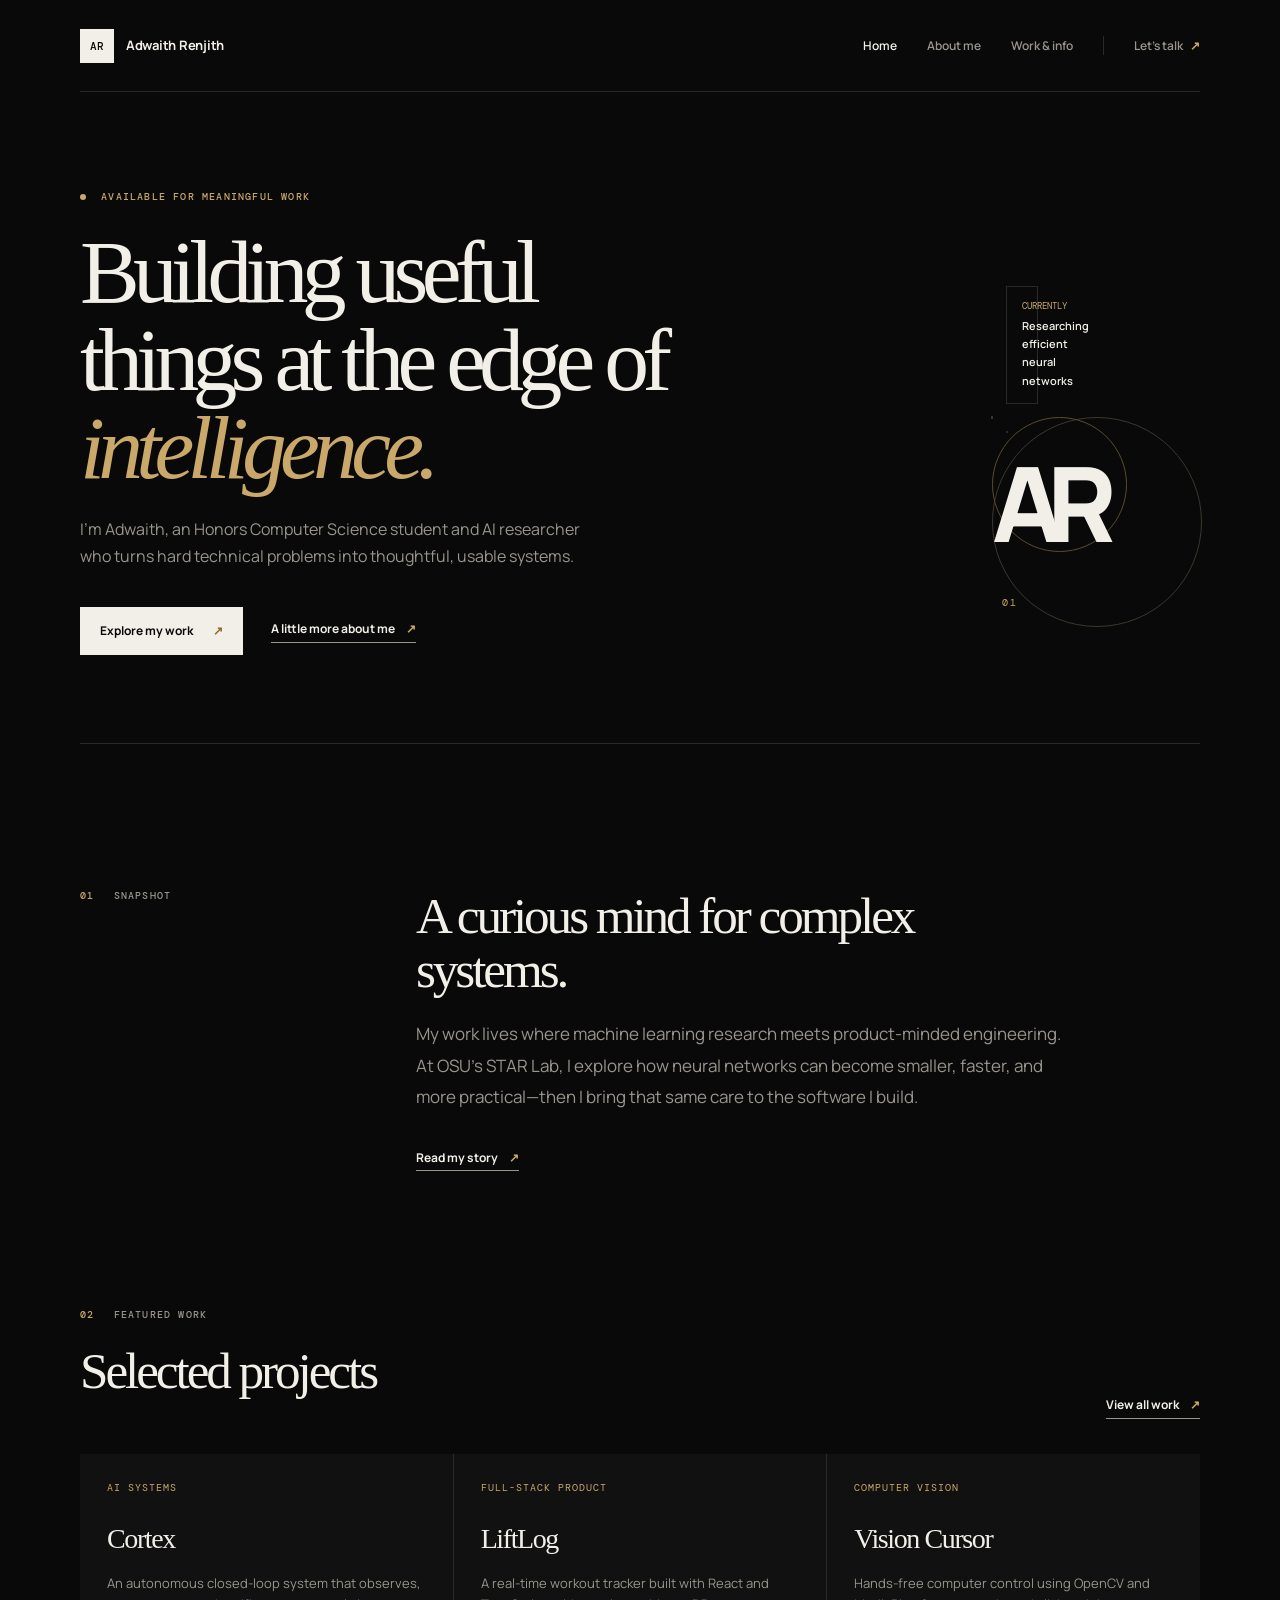
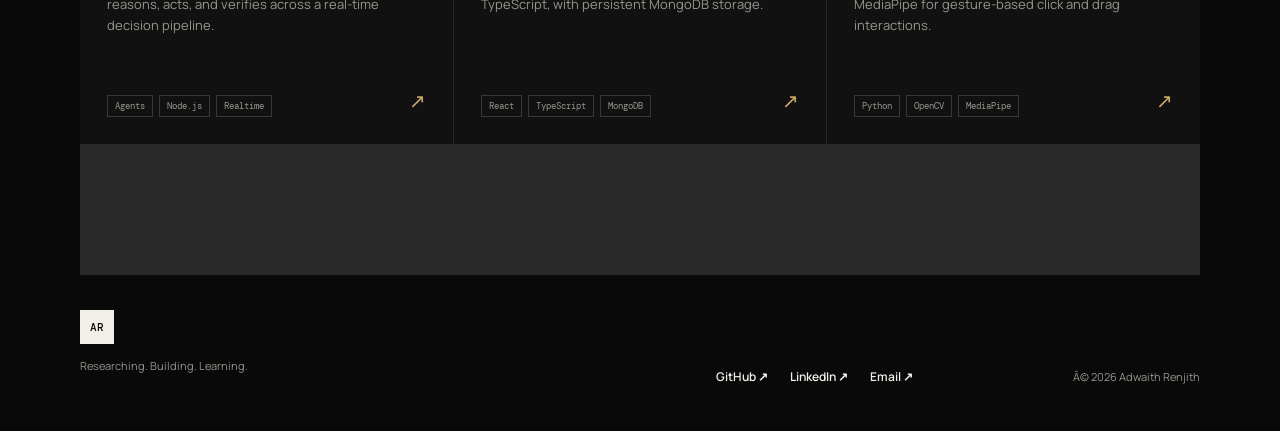
==== commit c58ddf34: "changed font and theme" ====
--- a/index.html
+++ b/index.html
@@ -53,24 +53,6 @@
 </div>
 </div>
 </section>
-<section class="strip page-width">
-<div>
-<span class="label">01 / Focus</span>
-<strong>AI research</strong>
-</div>
-<div>
-<span class="label">02 / Based in</span>
-<strong>Corvallis, Oregon</strong>
-</div>
-<div>
-<span class="label">03 / Studying</span>
-<strong>Computer Science @ OSU</strong>
-</div>
-<div>
-<span class="label">04 / Open to</span>
-<strong>Collaborations</strong>
-</div>
-</section>
 <section class="intro-section page-width">
 <div class="section-marker">01 <span>Snapshot</span>
 </div>
--- a/style.css
+++ b/style.css
@@ -1,465 +1,177 @@
-﻿:root {
-  --ink:#14211f;
-  --muted:#66706b;
-  --paper:#f3f5ef;
-  --card:#e6ebe1;
-  --line:#cbd3c7;
-  --lime:#c8f169;
-  --dark:#1d2b28}
-* {
-  box-sizing:border-box}
-html {
-  scroll-behavior:smooth}
-body {
-  margin:0;
-  background:var(--paper);
-  color:var(--ink);
-  font-family:Manrope,Arial,sans-serif;
-  line-height:1.6}
-a {
-  color:inherit;
-  text-decoration:none}
-.site-shell {
-  overflow:hidden}
-.page-width {
-  width:min(1160px,calc(100% - 48px));
-  margin:0 auto}
-.navbar {
-  height:88px;
-  display:flex;
-  align-items:center;
-  justify-content:space-between;
-  width:min(1160px,calc(100% - 48px));
-  margin:auto;
-  border-bottom:1px solid var(--line)}
-.brand {
-  display:flex;
-  align-items:center;
-  gap:12px;
-  font-size:14px;
-  font-weight:800;
-  letter-spacing:-.03em}
-.brand span,.brand-mark {
-  display:grid;
-  place-items:center;
-  background:var(--ink);
-  color:var(--lime);
-  width:34px;
-  height:34px;
-  font-family:'DM Mono';
-  font-size:11px}
-.nav-links {
-  display:flex;
-  align-items:center;
-  gap:30px;
-  font-size:13px;
-  font-weight:700}
-.nav-links a {
-  color:var(--muted);
-  transition:.2s}
-.nav-links a:hover,.nav-links .active {
-  color:var(--ink)}
-.nav-cta {
-  border-left:1px solid var(--line);
-  padding-left:30px}
-.nav-cta b {
-  color:#719c13;
-  margin-left:6px}
-.menu-toggle {
-  display:none;
-  border:0;
-  background:none;
-  color:var(--ink);
-  font-weight:700}
-.hero {
-  min-height:600px;
-  display:grid;
-  grid-template-columns:1.1fr .9fr;
-  gap:80px;
-  align-items:center;
-  padding-top:70px;
-  padding-bottom:70px}
-.eyebrow,.label,.section-marker {
-  font:500 11px 'DM Mono',monospace;
-  text-transform:uppercase;
-  letter-spacing:.09em;
-  color:var(--muted)}
-.eyebrow i {
-  display:inline-block;
-  width:7px;
-  height:7px;
-  background:#8ab51b;
-  border-radius:50%;
-  margin-right:9px}
-.hero h1 {
-  font-size:clamp(3rem,6.5vw,6.25rem);
-  line-height:1.02;
-  letter-spacing:-.075em;
-  max-width:760px;
-  margin:24px 0}
-.hero h1 em,.inner-hero h1 em {
-  font-style:normal;
-  color:#789c20}
-.lede {
-  color:var(--muted);
-  font-size:17px;
-  max-width:510px}
-.hero-actions {
-  display:flex;
-  align-items:center;
-  gap:28px;
-  margin-top:36px}
-.button {
-  padding:15px 20px;
-  font-size:13px;
-  font-weight:800}
-.button-primary {
-  background:var(--ink);
-  color:var(--paper)}
-.button-primary span {
-  color:var(--lime);
-  margin-left:20px}
-.text-link,.arrow-link {
-  font-size:13px;
-  font-weight:800;
-  border-bottom:1px solid var(--ink);
-  padding-bottom:5px}
-.text-link span,.arrow-link span {
-  margin-left:10px;
-  color:#719c13}
-.hero-visual {
-  position:relative;
-  aspect-ratio:1;
-  max-width:420px;
-  background:var(--dark);
-  border-radius:50%;
-  margin:auto;
-  box-shadow:30px 30px 0 var(--card)}
-.hero-visual:before {
-  content:'';
-  position:absolute;
-  inset:17%;
-  border:1px solid rgba(200,241,105,.3);
-  border-radius:50%}
-.orbit {
-  position:absolute;
-  border:1px solid rgba(200,241,105,.4);
-  border-radius:50%;
-  inset:6%;
-  transform:rotate(-28deg)}
-.orbit-two {
-  inset:25%;
-  transform:rotate(55deg);
-  border-color:rgba(255,255,255,.16)}
-.monogram {
-  position:absolute;
-  left:20%;
-  top:29%;
-  font-size:clamp(4rem,10vw,7rem);
-  font-weight:800;
-  letter-spacing:-.12em;
-  color:var(--lime)}
-.monogram span {
-  display:block;
-  font:11px 'DM Mono';
-  letter-spacing:.1em;
-  color:#e8ede3;
-  margin:8px 0 0 10px}
-.visual-caption {
-  position:absolute;
-  bottom:18%;
-  right:-4%;
-  background:var(--lime);
-  padding:15px 18px;
-  font-size:11px}
-.visual-caption span {
-  display:block;
-  font:10px 'DM Mono';
-  text-transform:uppercase;
-  margin-bottom:7px}
-.visual-caption strong {
-  font-size:12px;
-  line-height:1.4;
-  display:block}
-.strip {
-  border-top:1px solid var(--line);
-  border-bottom:1px solid var(--line);
-  display:grid;
-  grid-template-columns:repeat(4,1fr);
-  padding:23px 0}
-.strip>div {
-  border-right:1px solid var(--line);
-  padding-left:24px}
-.strip>div:first-child {
-  padding-left:0}
-.strip>div:last-child {
-  border:0}
-.strip strong {
-  display:block;
-  font-size:13px;
-  margin-top:8px}
-.intro-section {
-  display:grid;
-  grid-template-columns:30% 1fr;
-  padding:150px 0 130px}
-.section-marker {
-  color:var(--ink)}
-.section-marker span {
-  color:var(--muted);
-  margin-left:13px}
-.intro-section h2,.feature-section h2 {
-  font-size:clamp(2.2rem,4vw,4rem);
-  line-height:1.1;
-  letter-spacing:-.06em;
-  max-width:650px;
-  margin:0 0 25px}
-.large-copy {
-  max-width:650px;
-  color:var(--muted);
-  font-size:18px;
-  line-height:1.8;
-  margin-bottom:30px}
-.section-heading {
-  display:flex;
-  justify-content:space-between;
-  align-items:end;
-  margin-bottom:35px}
-.section-heading h2 {
-  margin-top:18px}
-.project-grid {
-  display:grid;
-  grid-template-columns:repeat(3,1fr);
-  gap:16px;
-  padding-bottom:120px}
-.project-card {
-  background:var(--card);
-  padding:25px;
-  min-height:260px;
-  display:flex;
-  flex-direction:column;
-  transition:transform .25s,background .25s}
-.project-card:hover {
-  transform:translateY(-6px);
-  background:#dce4d3}
-.project-type {
-  font:10px 'DM Mono';
-  text-transform:uppercase;
-  color:#729326;
-  letter-spacing:.08em}
-.project-card h3 {
-  font-size:25px;
-  letter-spacing:-.05em;
-  margin:18px 0 10px}
-.project-card p {
-  color:var(--muted);
-  font-size:13px;
-  margin:0}
-.project-bottom {
-  display:flex;
-  justify-content:space-between;
-  align-items:end;
-  margin-top:auto;
-  padding-top:28px}
-.tech-tags {
-  display:flex;
-  flex-wrap:wrap;
-  gap:6px}
-.tech-tag {
-  font:10px 'DM Mono';
-  border:1px solid #b9c6b4;
-  padding:5px 7px;
-  color:var(--muted)}
-.project-link {
-  font-weight:800;
-  color:#719c13;
-  font-size:20px}
-.footer {
-  border-top:1px solid var(--line);
-  padding:35px 0 45px;
-  display:grid;
-  grid-template-columns:1fr 1fr auto;
-  align-items:end;
-  gap:20px}
-.brand-mark {
-  margin-bottom:13px}
-.footer p,.footer small {
-  color:var(--muted);
-  font-size:11px}
-.footer-links {
-  display:flex;
-  gap:22px;
-  font-size:12px;
-  font-weight:700;
-  justify-content:center}
-.footer-links a:hover {
-  color:#719c13}
-.inner-hero {
-  padding:110px 0 75px;
-  border-bottom:1px solid var(--line)}
-.inner-hero h1 {
-  font-size:clamp(3rem,7vw,6rem);
-  letter-spacing:-.08em;
-  line-height:1;
-  margin:20px 0;
-  max-width:850px}
-.inner-hero p {
-  max-width:560px;
-  color:var(--muted);
-  font-size:18px}
-.content-grid {
-  display:grid;
-  grid-template-columns:30% 1fr;
-  gap:50px;
-  padding:90px 0}
-.content-grid h2 {
-  font-size:32px;
-  letter-spacing:-.05em;
-  margin:0 0 20px}
-.content-grid p {
-  color:var(--muted);
-  font-size:16px;
-  max-width:650px}
-.portrait-grid {
-  display:grid;
-  grid-template-columns:1.2fr .8fr;
-  gap:14px;
-  margin:20px 0 90px}
-.photo {
-  min-height:320px;
-  background-size:cover;
-  background-position:center;
-  filter:saturate(.75)}
-.photo:first-child {
-  background-image:url('https://images.unsplash.com/photo-1516321318423-f06f85e504b3?auto=format&fit=crop&w=1000&q=80')}
-.photo:last-child {
-  background-image:url('https://images.unsplash.com/photo-1552664730-d307ca884978?auto=format&fit=crop&w=700&q=80');
-  margin-top:80px;
-  min-height:250px}
-.timeline {
-  border-top:1px solid var(--line)}
-.timeline-item {
-  display:grid;
-  grid-template-columns:180px 1fr;
-  padding:25px 0;
-  border-bottom:1px solid var(--line)}
-.timeline-item .label {
-  padding-top:5px}
-.timeline-item h3 {
-  margin:0 0 7px;
-  font-size:18px}
-.timeline-item p {
-  margin:0;
-  font-size:13px}
-.info-grid {
-  display:grid;
-  grid-template-columns:repeat(2,1fr);
-  gap:16px;
-  padding-bottom:100px}
-.info-card {
-  background:var(--card);
-  padding:28px}
-.info-card h3 {
-  margin:0 0 15px;
-  font-size:20px}
-.info-card p {
-  color:var(--muted);
-  font-size:13px;
-  margin:0}
-.info-card ul {
-  padding-left:18px;
-  color:var(--muted);
-  font-size:13px}
-.contact-card {
-  background:var(--dark);
-  color:var(--paper);
-  padding:55px;
-  margin:0 0 100px;
-  display:flex;
-  justify-content:space-between;
-  align-items:center;
-  gap:30px}
-.contact-card h2 {
-  margin:0;
-  font-size:clamp(2rem,4vw,4rem);
-  letter-spacing:-.07em;
-  line-height:1.05}
-.contact-card .button {
-  background:var(--lime);
-  color:var(--ink);
-  white-space:nowrap}
-@media(max-width:760px) {
-  .page-width,.navbar {
-  width:min(100% - 32px,1160px)}
-.navbar {
-  height:72px}
-.menu-toggle {
-  display:block}
-.nav-links {
-  display:none;
-  position:absolute;
-  top:72px;
-  left:0;
-  right:0;
-  background:var(--paper);
-  padding:18px 16px;
-  flex-direction:column;
-  align-items:flex-start;
-  border-bottom:1px solid var(--line);
-  z-index:5}
-.nav-links.open {
-  display:flex}
-.nav-cta {
-  border:0;
-  padding:0}
-.hero {
-  display:block;
-  padding-top:70px}
-.hero h1 {
-  font-size:clamp(3.1rem,15vw,5rem)}
-.hero-visual {
-  margin:80px auto 35px;
-  width:82%}
-.strip {
-  grid-template-columns:1fr 1fr;
-  gap:20px}
-.strip>div {
-  border:0;
-  padding:0}
-.intro-section,.content-grid {
-  display:block;
-  padding:90px 0}
-.intro-section .section-marker,.content-grid>.section-marker {
-  margin-bottom:35px}
-.section-heading {
-  display:block}
-.section-heading .arrow-link {
-  display:inline-block;
-  margin-top:5px}
-.project-grid,.info-grid {
-  grid-template-columns:1fr;
-  padding-bottom:80px}
-.footer {
-  grid-template-columns:1fr;
-  gap:28px}
-.footer-links {
-  justify-content:flex-start}
-.footer small {
-  order:3}
-.portrait-grid {
-  grid-template-columns:1fr}
-.photo:last-child {
-  margin-top:0}
-.timeline-item {
-  grid-template-columns:1fr;
-  gap:10px}
-.inner-hero {
-  padding:80px 0 55px}
-.contact-card {
-  display:block;
-  padding:35px 25px}
-.contact-card .button {
-  display:inline-block;
-  margin-top:25px}
+:root {
+  --black: #090909;
+  --surface: #111111;
+  --surface-light: #171717;
+  --white: #f2efe8;
+  --muted: #99958d;
+  --faint: #292929;
+  --gold: #c9a86a;
 }
 
+* { box-sizing: border-box; }
+html { scroll-behavior: smooth; }
+body {
+  margin: 0;
+  background: var(--black);
+  color: var(--white);
+  font-family: Manrope, Arial, sans-serif;
+  line-height: 1.65;
+}
+a { color: inherit; text-decoration: none; }
+.site-shell { overflow: hidden; }
+.page-width { width: min(1120px, calc(100% - 64px)); margin: 0 auto; }
 
+.navbar {
+  height: 92px;
+  width: min(1120px, calc(100% - 64px));
+  margin: auto;
+  display: flex;
+  align-items: center;
+  justify-content: space-between;
+  border-bottom: 1px solid var(--faint);
+}
+.brand { display: flex; align-items: center; gap: 12px; font-size: 13px; font-weight: 700; letter-spacing: -.02em; }
+.brand span, .brand-mark {
+  display: grid;
+  place-items: center;
+  width: 34px;
+  height: 34px;
+  background: var(--white);
+  color: var(--black);
+  font: 500 11px 'DM Mono', monospace;
+}
+.nav-links { display: flex; align-items: center; gap: 30px; font-size: 12px; font-weight: 600; }
+.nav-links a { color: var(--muted); transition: color .2s ease; }
+.nav-links a:hover, .nav-links .active { color: var(--white); }
+.nav-cta { border-left: 1px solid var(--faint); padding-left: 30px; }
+.nav-cta b { color: var(--gold); margin-left: 5px; }
+.menu-toggle { display: none; border: 0; background: none; color: var(--white); font-weight: 700; }
+
+.eyebrow, .label, .section-marker {
+  color: var(--gold);
+  font: 500 10px 'DM Mono', monospace;
+  letter-spacing: .12em;
+  text-transform: uppercase;
+}
+.eyebrow i { display: inline-block; width: 6px; height: 6px; margin-right: 8px; background: var(--gold); border-radius: 50%; }
+.hero {
+  min-height: 650px;
+  display: grid;
+  grid-template-columns: 1.2fr .8fr;
+  gap: 80px;
+  align-items: center;
+  padding: 88px 0;
+}
+.hero h1, .inner-hero h1 {
+  max-width: 800px;
+  margin: 25px 0;
+  font-family: Georgia, 'Times New Roman', serif;
+  font-size: clamp(3.5rem, 7vw, 7rem);
+  font-weight: 400;
+  line-height: .98;
+  letter-spacing: -.075em;
+}
+.hero h1 em, .inner-hero h1 em { color: var(--gold); font-style: italic; }
+.lede, .inner-hero p { max-width: 520px; color: var(--muted); font-size: 16px; }
+.hero-actions { display: flex; align-items: center; gap: 28px; margin-top: 38px; }
+.button { display: inline-block; padding: 14px 20px; font-size: 12px; font-weight: 700; }
+.button-primary { background: var(--white); color: var(--black); }
+.button-primary span { margin-left: 18px; color: #8d6b2d; }
+.text-link, .arrow-link { padding-bottom: 4px; border-bottom: 1px solid var(--muted); font-size: 12px; font-weight: 700; }
+.text-link span, .arrow-link span { margin-left: 9px; color: var(--gold); }
+
+.hero-visual {
+  position: relative;
+  max-width: 360px;
+  aspect-ratio: 4 / 5;
+  margin: auto;
+  border: 1px solid #39352e;
+  background: var(--surface);
+}
+.hero-visual::before {
+  content: '';
+  position: absolute;
+  inset: 14px;
+  border: 1px solid var(--faint);
+}
+.orbit { position: absolute; border: 1px solid #3d372e; border-radius: 50%; }
+.orbit-one { width: 210px; height: 210px; top: 22%; left: 21%; }
+.orbit-two { width: 135px; height: 135px; top: 32%; left: 31%; border-color: #5b4a31; }
+.monogram { position: absolute; top: 36%; left: 25%; color: var(--white); font-size: clamp(4rem, 9vw, 6.5rem); font-weight: 800; letter-spacing: -.15em; }
+.monogram span { display: block; margin: 7px 0 0 10px; color: var(--gold); font: 10px 'DM Mono', monospace; letter-spacing: .15em; }
+.visual-caption { position: absolute; bottom: 14px; left: 14px; right: 14px; padding: 13px 15px; background: var(--black); border: 1px solid var(--faint); font-size: 11px; }
+.visual-caption span { display: block; margin-bottom: 5px; color: var(--gold); font: 9px 'DM Mono', monospace; text-transform: uppercase; }
+.visual-caption strong { font-size: 11px; font-weight: 600; }
+
+.intro-section { display: grid; grid-template-columns: 30% 1fr; padding: 145px 0 130px; border-top: 1px solid var(--faint); }
+.section-marker { color: var(--gold); }
+.section-marker span { margin-left: 12px; color: var(--muted); }
+.intro-section h2, .feature-section h2 { max-width: 650px; margin: 0 0 22px; font-family: Georgia, 'Times New Roman', serif; font-size: clamp(2.5rem, 4vw, 4.5rem); font-weight: 400; line-height: 1.05; letter-spacing: -.06em; }
+.large-copy { max-width: 650px; margin-bottom: 30px; color: var(--muted); font-size: 17px; line-height: 1.85; }
+.section-heading { display: flex; align-items: end; justify-content: space-between; margin-bottom: 35px; }
+.section-heading h2 { margin-top: 18px; }
+.project-grid { display: grid; grid-template-columns: repeat(3, 1fr); gap: 1px; padding-bottom: 130px; background: var(--faint); }
+.project-card { min-height: 290px; padding: 27px; background: var(--surface); display: flex; flex-direction: column; transition: background .2s ease; }
+.project-card:hover { background: var(--surface-light); }
+.project-type { color: var(--gold); font: 10px 'DM Mono', monospace; letter-spacing: .1em; text-transform: uppercase; }
+.project-card h3 { margin: 22px 0 10px; font-family: Georgia, 'Times New Roman', serif; font-size: 28px; font-weight: 400; letter-spacing: -.05em; }
+.project-card p { margin: 0; color: var(--muted); font-size: 13px; }
+.project-bottom { display: flex; align-items: end; justify-content: space-between; gap: 15px; margin-top: auto; padding-top: 30px; }
+.tech-tags { display: flex; flex-wrap: wrap; gap: 6px; }
+.tech-tag { padding: 4px 7px; border: 1px solid #3a3833; color: var(--muted); font: 9px 'DM Mono', monospace; }
+.project-link { color: var(--gold); font-size: 20px; }
+
+.inner-hero { padding: 110px 0 80px; border-bottom: 1px solid var(--faint); }
+.inner-hero h1 { margin-bottom: 25px; }
+.content-grid { display: grid; grid-template-columns: 30% 1fr; gap: 50px; padding: 95px 0; }
+.content-grid h2 { margin: 0 0 20px; font-family: Georgia, 'Times New Roman', serif; font-size: 36px; font-weight: 400; line-height: 1.1; letter-spacing: -.05em; }
+.content-grid p { max-width: 650px; color: var(--muted); font-size: 15px; }
+.portrait-grid { display: grid; grid-template-columns: 1.2fr .8fr; gap: 14px; margin: 10px auto 95px; }
+.photo { min-height: 320px; background-position: center; background-size: cover; filter: grayscale(1) contrast(1.05); opacity: .8; }
+.photo:first-child { background-image: url('https://images.unsplash.com/photo-1516321318423-f06f85e504b3?auto=format&fit=crop&w=1000&q=80'); }
+.photo:last-child { min-height: 250px; margin-top: 80px; background-image: url('https://images.unsplash.com/photo-1552664730-d307ca884978?auto=format&fit=crop&w=700&q=80'); }
+.timeline { border-top: 1px solid var(--faint); }
+.timeline-item { display: grid; grid-template-columns: 180px 1fr; padding: 25px 0; border-bottom: 1px solid var(--faint); }
+.timeline-item .label { padding-top: 5px; color: var(--gold); }
+.timeline-item h3 { margin: 0 0 7px; font-size: 17px; font-weight: 600; }
+.timeline-item p { margin: 0; font-size: 13px; }
+.info-grid { display: grid; grid-template-columns: repeat(2, 1fr); gap: 1px; background: var(--faint); }
+.info-card { padding: 28px; background: var(--surface); }
+.info-card h3 { margin: 0 0 13px; font-family: Georgia, 'Times New Roman', serif; font-size: 23px; font-weight: 400; }
+.info-card p, .info-card ul { margin: 0; color: var(--muted); font-size: 13px; }
+.info-card ul { padding-left: 18px; }
+.contact-card { display: flex; align-items: center; justify-content: space-between; gap: 30px; margin-bottom: 100px; padding: 55px; background: var(--surface); border: 1px solid var(--faint); }
+.contact-card h2 { margin: 0; font-family: Georgia, 'Times New Roman', serif; font-size: clamp(2.3rem, 4vw, 4.5rem); font-weight: 400; line-height: 1.05; letter-spacing: -.07em; }
+.contact-card .button { background: var(--white); color: var(--black); white-space: nowrap; }
+.footer { display: grid; grid-template-columns: 1fr 1fr auto; gap: 20px; align-items: end; padding: 35px 0 45px; border-top: 1px solid var(--faint); }
+.brand-mark { margin-bottom: 13px; }
+.footer p, .footer small { color: var(--muted); font-size: 11px; }
+.footer-links { display: flex; justify-content: center; gap: 22px; font-size: 12px; font-weight: 600; }
+.footer-links a:hover { color: var(--gold); }
+
+@media (max-width: 760px) {
+  .page-width, .navbar { width: min(100% - 36px, 1120px); }
+  .navbar { height: 74px; }
+  .menu-toggle { display: block; }
+  .nav-links { display: none; position: absolute; top: 74px; left: 0; right: 0; z-index: 5; flex-direction: column; align-items: flex-start; gap: 18px; padding: 20px 18px; background: var(--black); border-bottom: 1px solid var(--faint); }
+  .nav-links.open { display: flex; }
+  .nav-cta { padding: 0; border: 0; }
+  .hero { display: block; min-height: 0; padding: 75px 0 90px; }
+  .hero h1 { font-size: clamp(3.5rem, 16vw, 5rem); }
+  .hero-visual { width: 82%; margin: 75px auto 20px; }
+  .hero-actions { align-items: flex-start; flex-direction: column; gap: 20px; }
+  .intro-section, .content-grid { display: block; padding: 90px 0; }
+  .intro-section .section-marker, .content-grid > .section-marker { margin-bottom: 35px; }
+  .section-heading { display: block; }
+  .section-heading .arrow-link { display: inline-block; margin-top: 5px; }
+  .project-grid, .info-grid { grid-template-columns: 1fr; }
+  .project-grid { padding-bottom: 90px; }
+  .portrait-grid { grid-template-columns: 1fr; }
+  .photo:last-child { margin-top: 0; }
+  .timeline-item { grid-template-columns: 1fr; gap: 10px; }
+  .inner-hero { padding: 80px 0 60px; }
+  .contact-card { display: block; padding: 35px 25px; }
+  .contact-card .button { margin-top: 25px; }
+  .footer { grid-template-columns: 1fr; gap: 28px; }
+  .footer-links { justify-content: flex-start; }
+}
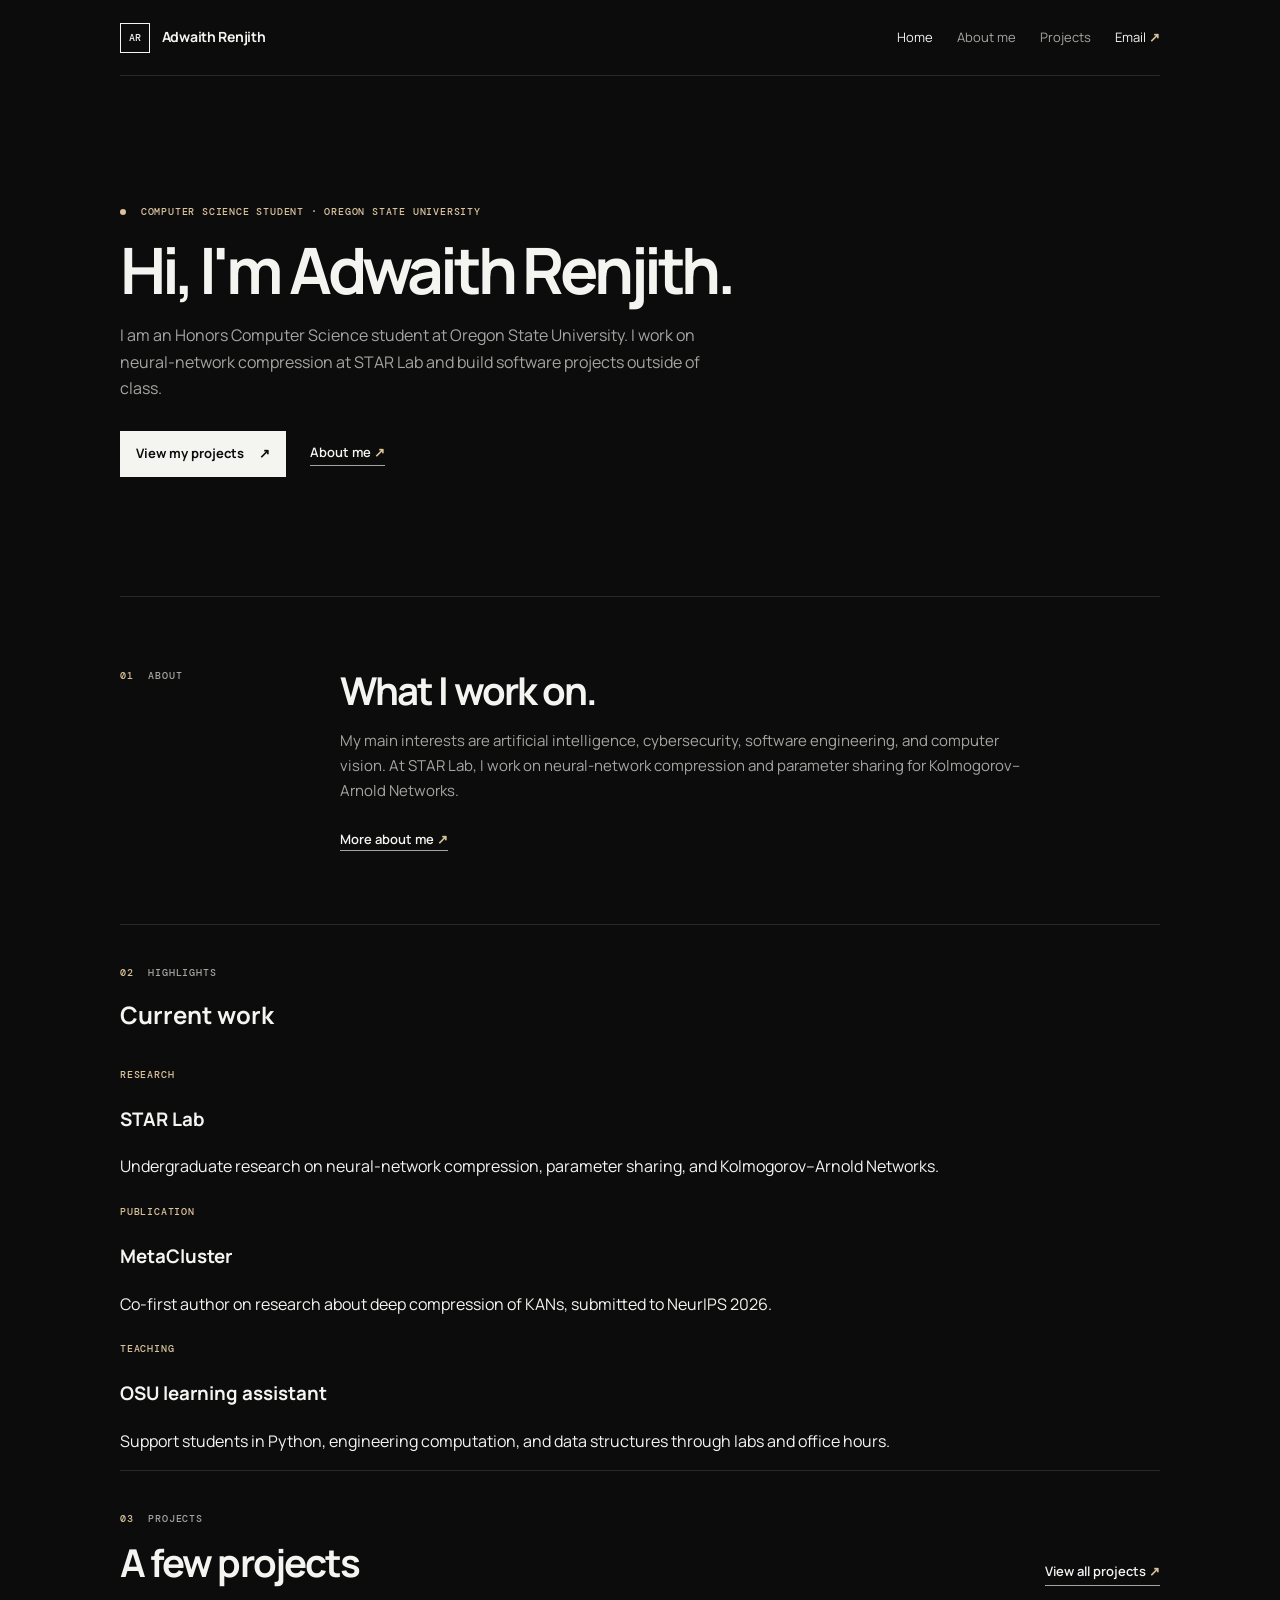
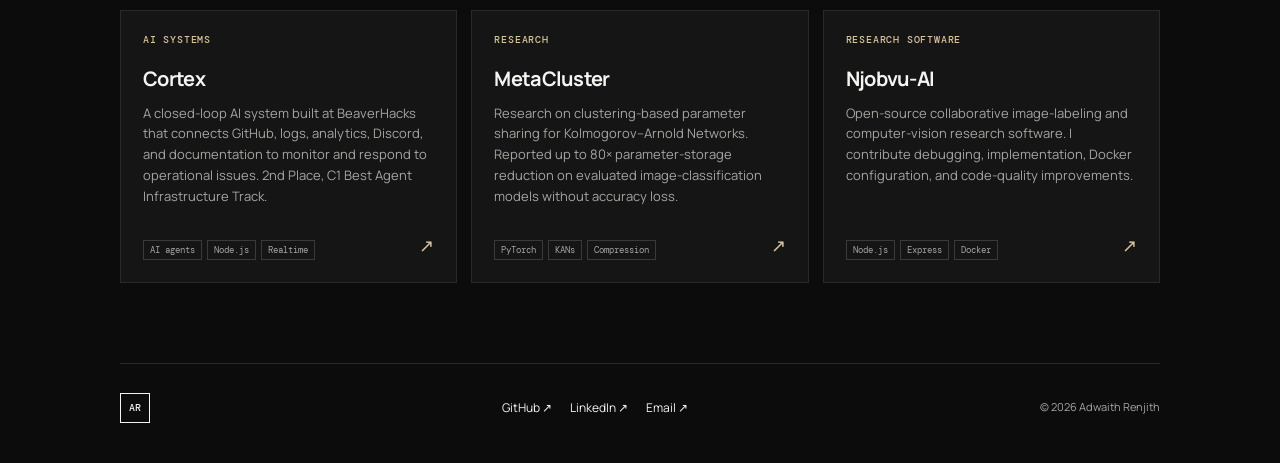
==== commit fb2d5d67: "v.2.1" ====
--- a/index.html
+++ b/index.html
@@ -3,8 +3,8 @@
 <head>
 <meta charset="UTF-8">
 <meta name="viewport" content="width=device-width, initial-scale=1">
-<title>Adwaith Renjith — AI Researcher & Engineer</title>
-<meta name="description" content="Portfolio of Adwaith Renjith, an AI researcher and full-stack engineer at Oregon State University.">
+<title>Adwaith Renjith | Portfolio</title>
+<meta name="description" content="Portfolio of Adwaith Renjith, a Computer Science student at Oregon State University.">
 <link rel="preconnect" href="https://fonts.googleapis.com">
 <link rel="preconnect" href="https://fonts.gstatic.com" crossorigin>
 <link href="https://fonts.googleapis.com/css2?family=DM+Mono:wght@400;500&family=Manrope:wght@400;500;600;700;800&display=swap" rel="stylesheet">
@@ -19,8 +19,8 @@
 <div class="nav-links">
 <a class="active" href="index.html">Home</a>
 <a href="about.html">About me</a>
-<a href="work.html">Work & info</a>
-<a class="nav-cta" href="mailto:adwaithr2006@gmail.com">Let's talk <b>↗</b>
+<a href="projects.html">Projects</a>
+<a class="nav-cta" href="mailto:adwaithr2006@gmail.com">Email <b>↗</b>
 </a>
 </div>
 </nav>
@@ -29,48 +29,61 @@
 <div class="hero-copy">
 <p class="eyebrow">
 <i>
-</i> Available for meaningful work</p>
-<h1>Building useful things at the edge of <em>intelligence.</em>
-</h1>
-<p class="lede">I'm Adwaith, an Honors Computer Science student and AI researcher who turns hard technical problems into thoughtful, usable systems.</p>
+</i> Computer Science student · Oregon State University</p>
+<h1>Hi, I'm Adwaith Renjith.</h1>
+<p class="lede">I am an Honors Computer Science student at Oregon State University. I work on neural-network compression at STAR Lab and build software projects outside of class.</p>
 <div class="hero-actions">
-<a class="button button-primary" href="work.html">Explore my work <span>↗</span>
+<a class="button button-primary" href="projects.html">View my projects <span>↗</span>
 </a>
-<a class="text-link" href="about.html">A little more about me <span>↗</span>
+<a class="text-link" href="about.html">About me <span>↗</span>
 </a>
-</div>
-</div>
-<div class="hero-visual">
-<div class="orbit orbit-one">
-</div>
-<div class="orbit orbit-two">
-</div>
-<div class="monogram">AR<span>01</span>
-</div>
-<div class="visual-caption">
-<span>Currently</span>
-<strong>Researching efficient<br>neural networks</strong>
 </div>
 </div>
 </section>
 <section class="intro-section page-width">
-<div class="section-marker">01 <span>Snapshot</span>
+<div class="section-marker">01 <span>About</span>
 </div>
 <div>
-<h2>A curious mind for complex systems.</h2>
-<p class="large-copy">My work lives where machine learning research meets product-minded engineering. At OSU's STAR Lab, I explore how neural networks can become smaller, faster, and more practical—then I bring that same care to the software I build.</p>
-<a class="arrow-link" href="about.html">Read my story <span>↗</span>
+<h2>What I work on.</h2>
+<p class="large-copy">My main interests are artificial intelligence, cybersecurity, software engineering, and computer vision. At STAR Lab, I work on neural-network compression and parameter sharing for Kolmogorov–Arnold Networks.</p>
+<a class="arrow-link" href="about.html">More about me <span>↗</span>
 </a>
+</div>
+</section>
+<section class="home-highlights page-width">
+<div class="section-heading">
+<div>
+<span class="section-marker">02 <span>Highlights</span>
+</span>
+<h2>Current work</h2>
+</div>
+</div>
+<div class="highlight-grid">
+<article class="highlight-card">
+<span class="project-type">Research</span>
+<h3>STAR Lab</h3>
+<p>Undergraduate research on neural-network compression, parameter sharing, and Kolmogorov–Arnold Networks.</p>
+</article>
+<article class="highlight-card">
+<span class="project-type">Publication</span>
+<h3>MetaCluster</h3>
+<p>Co-first author on research about deep compression of KANs, submitted to NeurIPS 2026.</p>
+</article>
+<article class="highlight-card">
+<span class="project-type">Teaching</span>
+<h3>OSU learning assistant</h3>
+<p>Support students in Python, engineering computation, and data structures through labs and office hours.</p>
+</article>
 </div>
 </section>
 <section class="feature-section page-width">
 <div class="section-heading">
 <div>
-<span class="section-marker">02 <span>Featured work</span>
+<span class="section-marker">03 <span>Projects</span>
 </span>
-<h2>Selected projects</h2>
+<h2>A few projects</h2>
 </div>
-<a class="arrow-link" href="work.html">View all work <span>↗</span>
+<a class="arrow-link" href="projects.html">View all projects <span>↗</span>
 </a>
 </div>
 <div id="featured-projects" class="project-grid">
@@ -80,14 +93,14 @@
 <footer class="footer page-width">
 <div>
 <span class="brand-mark">AR</span>
-<p>Researching. Building. Learning.</p>
+<p>Portfolio website</p>
 </div>
 <div class="footer-links">
 <a href="https://github.com/adwaithrenjith" target="_blank" rel="noreferrer">GitHub ↗</a>
 <a href="https://www.linkedin.com/in/adwaith-renjith/" target="_blank" rel="noreferrer">LinkedIn ↗</a>
 <a href="mailto:adwaithr2006@gmail.com">Email ↗</a>
 </div>
-<small>Â© 2026 Adwaith Renjith</small>
+<small>© 2026 Adwaith Renjith</small>
 </footer>
 </div>
 <script src="script.js">
@@ -96,3 +109,4 @@
 </html>
 
 
+
--- a/style.css
+++ b/style.css
@@ -1,177 +1,604 @@
 :root {
-  --black: #090909;
-  --surface: #111111;
-  --surface-light: #171717;
-  --white: #f2efe8;
-  --muted: #99958d;
-  --faint: #292929;
-  --gold: #c9a86a;
-}
-
-* { box-sizing: border-box; }
-html { scroll-behavior: smooth; }
+  --bg: #0c0c0d;
+  --panel: #151516;
+  --panel-hover: #1b1b1d;
+  --text: #f4f4f1;
+  --muted: #a5a5a0;
+  --line: #29292b;
+  --accent: #d9c39c;
+}
+
+* {
+  box-sizing: border-box;
+}
+
+html {
+  scroll-behavior: smooth;
+}
+
 body {
   margin: 0;
-  background: var(--black);
-  color: var(--white);
+  background: var(--bg);
+  color: var(--text);
   font-family: Manrope, Arial, sans-serif;
+  font-size: 16px;
   line-height: 1.65;
 }
-a { color: inherit; text-decoration: none; }
-.site-shell { overflow: hidden; }
-.page-width { width: min(1120px, calc(100% - 64px)); margin: 0 auto; }
-
+
+a {
+  color: inherit;
+  text-decoration: none;
+}
+
+.page-width,
 .navbar {
-  height: 92px;
-  width: min(1120px, calc(100% - 64px));
-  margin: auto;
+  width: min(1040px, calc(100% - 48px));
+  margin: 0 auto;
+}
+
+.navbar {
   display: flex;
   align-items: center;
   justify-content: space-between;
-  border-bottom: 1px solid var(--faint);
-}
-.brand { display: flex; align-items: center; gap: 12px; font-size: 13px; font-weight: 700; letter-spacing: -.02em; }
-.brand span, .brand-mark {
+  height: 76px;
+  border-bottom: 1px solid var(--line);
+}
+
+.brand {
+  font-size: 14px;
+  font-weight: 700;
+  letter-spacing: -0.02em;
+}
+
+.brand span,
+.brand-mark {
+  display: inline-grid;
+  place-items: center;
+  width: 30px;
+  height: 30px;
+  margin-right: 9px;
+  border: 1px solid var(--text);
+  font: 500 10px 'DM Mono', monospace;
+}
+
+.nav-links {
+  display: flex;
+  align-items: center;
+  gap: 24px;
+  font-size: 13px;
+}
+
+.nav-links a {
+  color: var(--muted);
+}
+
+.nav-links a:hover,
+.nav-links .active {
+  color: var(--text);
+}
+
+.nav-cta {
+  color: var(--text) !important;
+}
+
+.nav-cta b,
+.arrow-link span,
+.text-link span,
+.project-link {
+  color: var(--accent);
+}
+
+.menu-toggle {
+  display: none;
+  border: 0;
+  background: transparent;
+  color: var(--text);
+  font: inherit;
+}
+
+.eyebrow,
+.label,
+.section-marker,
+.project-type {
+  color: var(--accent);
+  font: 500 10px 'DM Mono', monospace;
+  letter-spacing: 0.08em;
+  text-transform: uppercase;
+}
+
+.eyebrow i {
+  display: inline-block;
+  width: 6px;
+  height: 6px;
+  margin-right: 8px;
+  border-radius: 50%;
+  background: var(--accent);
+}
+
+.hero {
+  min-height: 520px;
+  display: flex;
+  align-items: center;
+  padding: 80px 0;
+}
+
+.hero-copy {
+  max-width: 720px;
+}
+
+.hero h1,
+.inner-hero h1 {
+  margin: 18px 0;
+  font-size: clamp(2.6rem, 5vw, 4.5rem);
+  font-weight: 700;
+  line-height: 1.06;
+  letter-spacing: -0.065em;
+}
+
+.hero h1 em,
+.inner-hero h1 em {
+  color: inherit;
+  font-style: normal;
+}
+
+.lede,
+.inner-hero p {
+  max-width: 620px;
+  margin: 0;
+  color: var(--muted);
+  font-size: 16px;
+}
+
+.hero-actions {
+  display: flex;
+  align-items: center;
+  gap: 24px;
+  margin-top: 30px;
+}
+
+.button {
+  display: inline-block;
+  padding: 12px 16px;
+  background: var(--text);
+  color: var(--bg);
+  font-size: 13px;
+  font-weight: 700;
+}
+
+.button span {
+  margin-left: 12px;
+}
+
+.text-link,
+.arrow-link {
+  padding-bottom: 2px;
+  border-bottom: 1px solid var(--muted);
+  font-size: 13px;
+  font-weight: 600;
+}
+
+.section-marker span {
+  margin-left: 8px;
+  color: var(--muted);
+}
+
+.intro-section,
+.content-grid {
   display: grid;
-  place-items: center;
-  width: 34px;
-  height: 34px;
-  background: var(--white);
-  color: var(--black);
-  font: 500 11px 'DM Mono', monospace;
-}
-.nav-links { display: flex; align-items: center; gap: 30px; font-size: 12px; font-weight: 600; }
-.nav-links a { color: var(--muted); transition: color .2s ease; }
-.nav-links a:hover, .nav-links .active { color: var(--white); }
-.nav-cta { border-left: 1px solid var(--faint); padding-left: 30px; }
-.nav-cta b { color: var(--gold); margin-left: 5px; }
-.menu-toggle { display: none; border: 0; background: none; color: var(--white); font-weight: 700; }
-
-.eyebrow, .label, .section-marker {
-  color: var(--gold);
+  grid-template-columns: 180px minmax(0, 1fr);
+  gap: 40px;
+  padding: 72px 0;
+  border-top: 1px solid var(--line);
+}
+
+.intro-section h2,
+.feature-section h2,
+.content-grid h2 {
+  margin: 0 0 16px;
+  font-size: clamp(1.8rem, 3vw, 2.6rem);
+  font-weight: 700;
+  line-height: 1.15;
+  letter-spacing: -0.05em;
+}
+
+.large-copy,
+.content-grid p {
+  max-width: 680px;
+  color: var(--muted);
+  font-size: 15px;
+}
+
+.cv-section {
+  padding: 56px 0;
+  border-top: 1px solid var(--line);
+}
+
+.cv-section-heading {
+  display: grid;
+  grid-template-columns: 180px minmax(0, 1fr);
+  gap: 40px;
+  margin-bottom: 26px;
+}
+
+.cv-section-heading h2 {
+  margin: 0;
+  font-size: 24px;
+  letter-spacing: -0.04em;
+}
+
+.cv-section-heading p {
+  max-width: 680px;
+  margin: 0;
+  color: var(--muted);
+  font-size: 14px;
+}
+
+.cv-entry {
+  display: grid;
+  grid-template-columns: 180px minmax(0, 1fr);
+  gap: 40px;
+  padding: 21px 0;
+  border-top: 1px solid var(--line);
+}
+
+.cv-entry:first-of-type {
+  border-top: 0;
+}
+
+.cv-entry-date {
+  padding-top: 3px;
+  color: var(--accent);
   font: 500 10px 'DM Mono', monospace;
-  letter-spacing: .12em;
+  letter-spacing: 0.06em;
   text-transform: uppercase;
 }
-.eyebrow i { display: inline-block; width: 6px; height: 6px; margin-right: 8px; background: var(--gold); border-radius: 50%; }
-.hero {
-  min-height: 650px;
+
+.cv-entry h3 {
+  margin: 0;
+  font-size: 16px;
+  letter-spacing: -0.025em;
+}
+
+.cv-entry h4 {
+  margin: 3px 0 10px;
+  color: var(--muted);
+  font-size: 13px;
+  font-weight: 500;
+}
+
+.cv-entry p,
+.cv-entry li {
+  color: var(--muted);
+  font-size: 13px;
+}
+
+.cv-entry p {
+  margin: 0;
+}
+
+.cv-entry ul {
+  margin: 10px 0 0;
+  padding-left: 18px;
+}
+
+.cv-entry li + li {
+  margin-top: 4px;
+}
+
+.skills-list,
+.award-list {
   display: grid;
-  grid-template-columns: 1.2fr .8fr;
-  gap: 80px;
+  grid-template-columns: repeat(2, 1fr);
+  gap: 12px 32px;
+  max-width: 860px;
+}
+
+.skills-list div,
+.award-list div {
+  padding-bottom: 12px;
+  border-bottom: 1px solid var(--line);
+  color: var(--muted);
+  font-size: 13px;
+}
+
+.skills-list strong {
+  display: block;
+  margin-bottom: 4px;
+  color: var(--text);
+  font-size: 13px;
+}
+
+.large-copy {
+  margin: 0 0 22px;
+}
+
+.feature-section {
+  padding: 0 0 80px;
+}
+
+.section-heading {
+  display: flex;
+  align-items: end;
+  justify-content: space-between;
+  padding: 32px 0 24px;
+  border-top: 1px solid var(--line);
+}
+
+.section-heading h2 {
+  margin: 12px 0 0;
+}
+
+.project-grid {
+  display: grid;
+  grid-template-columns: repeat(3, 1fr);
+  gap: 14px;
+}
+
+.project-card {
+  min-height: 245px;
+  padding: 22px;
+  border: 1px solid var(--line);
+  background: var(--panel);
+  display: flex;
+  flex-direction: column;
+}
+
+.project-card:hover {
+  background: var(--panel-hover);
+}
+
+.project-card h3 {
+  margin: 16px 0 8px;
+  font-size: 20px;
+  letter-spacing: -0.035em;
+}
+
+.project-card p {
+  margin: 0;
+  color: var(--muted);
+  font-size: 13px;
+  line-height: 1.6;
+}
+
+.project-bottom {
+  display: flex;
+  align-items: end;
+  justify-content: space-between;
+  gap: 12px;
+  margin-top: auto;
+  padding-top: 24px;
+}
+
+.tech-tags {
+  display: flex;
+  flex-wrap: wrap;
+  gap: 5px;
+}
+
+.tech-tag {
+  padding: 3px 6px;
+  border: 1px solid #3a3a3c;
+  color: var(--muted);
+  font: 9px 'DM Mono', monospace;
+}
+
+.project-link {
+  font-size: 18px;
+}
+
+.inner-hero {
+  padding: 80px 0 62px;
+  border-bottom: 1px solid var(--line);
+}
+
+.inner-hero h1 {
+  font-size: clamp(2.4rem, 4.5vw, 4rem);
+}
+
+.timeline {
+  border-top: 1px solid var(--line);
+}
+
+.timeline-item {
+  display: grid;
+  grid-template-columns: 170px 1fr;
+  gap: 20px;
+  padding: 22px 0;
+  border-bottom: 1px solid var(--line);
+}
+
+.timeline-item .label {
+  padding-top: 4px;
+}
+
+.timeline-item h3 {
+  margin: 0 0 5px;
+  font-size: 15px;
+}
+
+.timeline-item p {
+  margin: 0;
+  font-size: 13px;
+}
+
+.info-grid {
+  display: grid;
+  grid-template-columns: repeat(2, 1fr);
+  gap: 14px;
+}
+
+.info-card {
+  padding: 20px;
+  border: 1px solid var(--line);
+  background: var(--panel);
+}
+
+.info-card h3 {
+  margin: 0 0 8px;
+  font-size: 15px;
+}
+
+.info-card p,
+.info-card ul {
+  margin: 0;
+  color: var(--muted);
+  font-size: 13px;
+}
+
+.contact-card {
+  display: flex;
   align-items: center;
-  padding: 88px 0;
-}
-.hero h1, .inner-hero h1 {
-  max-width: 800px;
-  margin: 25px 0;
-  font-family: Georgia, 'Times New Roman', serif;
-  font-size: clamp(3.5rem, 7vw, 7rem);
-  font-weight: 400;
-  line-height: .98;
-  letter-spacing: -.075em;
-}
-.hero h1 em, .inner-hero h1 em { color: var(--gold); font-style: italic; }
-.lede, .inner-hero p { max-width: 520px; color: var(--muted); font-size: 16px; }
-.hero-actions { display: flex; align-items: center; gap: 28px; margin-top: 38px; }
-.button { display: inline-block; padding: 14px 20px; font-size: 12px; font-weight: 700; }
-.button-primary { background: var(--white); color: var(--black); }
-.button-primary span { margin-left: 18px; color: #8d6b2d; }
-.text-link, .arrow-link { padding-bottom: 4px; border-bottom: 1px solid var(--muted); font-size: 12px; font-weight: 700; }
-.text-link span, .arrow-link span { margin-left: 9px; color: var(--gold); }
-
-.hero-visual {
-  position: relative;
-  max-width: 360px;
-  aspect-ratio: 4 / 5;
-  margin: auto;
-  border: 1px solid #39352e;
-  background: var(--surface);
-}
-.hero-visual::before {
-  content: '';
-  position: absolute;
-  inset: 14px;
-  border: 1px solid var(--faint);
-}
-.orbit { position: absolute; border: 1px solid #3d372e; border-radius: 50%; }
-.orbit-one { width: 210px; height: 210px; top: 22%; left: 21%; }
-.orbit-two { width: 135px; height: 135px; top: 32%; left: 31%; border-color: #5b4a31; }
-.monogram { position: absolute; top: 36%; left: 25%; color: var(--white); font-size: clamp(4rem, 9vw, 6.5rem); font-weight: 800; letter-spacing: -.15em; }
-.monogram span { display: block; margin: 7px 0 0 10px; color: var(--gold); font: 10px 'DM Mono', monospace; letter-spacing: .15em; }
-.visual-caption { position: absolute; bottom: 14px; left: 14px; right: 14px; padding: 13px 15px; background: var(--black); border: 1px solid var(--faint); font-size: 11px; }
-.visual-caption span { display: block; margin-bottom: 5px; color: var(--gold); font: 9px 'DM Mono', monospace; text-transform: uppercase; }
-.visual-caption strong { font-size: 11px; font-weight: 600; }
-
-.intro-section { display: grid; grid-template-columns: 30% 1fr; padding: 145px 0 130px; border-top: 1px solid var(--faint); }
-.section-marker { color: var(--gold); }
-.section-marker span { margin-left: 12px; color: var(--muted); }
-.intro-section h2, .feature-section h2 { max-width: 650px; margin: 0 0 22px; font-family: Georgia, 'Times New Roman', serif; font-size: clamp(2.5rem, 4vw, 4.5rem); font-weight: 400; line-height: 1.05; letter-spacing: -.06em; }
-.large-copy { max-width: 650px; margin-bottom: 30px; color: var(--muted); font-size: 17px; line-height: 1.85; }
-.section-heading { display: flex; align-items: end; justify-content: space-between; margin-bottom: 35px; }
-.section-heading h2 { margin-top: 18px; }
-.project-grid { display: grid; grid-template-columns: repeat(3, 1fr); gap: 1px; padding-bottom: 130px; background: var(--faint); }
-.project-card { min-height: 290px; padding: 27px; background: var(--surface); display: flex; flex-direction: column; transition: background .2s ease; }
-.project-card:hover { background: var(--surface-light); }
-.project-type { color: var(--gold); font: 10px 'DM Mono', monospace; letter-spacing: .1em; text-transform: uppercase; }
-.project-card h3 { margin: 22px 0 10px; font-family: Georgia, 'Times New Roman', serif; font-size: 28px; font-weight: 400; letter-spacing: -.05em; }
-.project-card p { margin: 0; color: var(--muted); font-size: 13px; }
-.project-bottom { display: flex; align-items: end; justify-content: space-between; gap: 15px; margin-top: auto; padding-top: 30px; }
-.tech-tags { display: flex; flex-wrap: wrap; gap: 6px; }
-.tech-tag { padding: 4px 7px; border: 1px solid #3a3833; color: var(--muted); font: 9px 'DM Mono', monospace; }
-.project-link { color: var(--gold); font-size: 20px; }
-
-.inner-hero { padding: 110px 0 80px; border-bottom: 1px solid var(--faint); }
-.inner-hero h1 { margin-bottom: 25px; }
-.content-grid { display: grid; grid-template-columns: 30% 1fr; gap: 50px; padding: 95px 0; }
-.content-grid h2 { margin: 0 0 20px; font-family: Georgia, 'Times New Roman', serif; font-size: 36px; font-weight: 400; line-height: 1.1; letter-spacing: -.05em; }
-.content-grid p { max-width: 650px; color: var(--muted); font-size: 15px; }
-.portrait-grid { display: grid; grid-template-columns: 1.2fr .8fr; gap: 14px; margin: 10px auto 95px; }
-.photo { min-height: 320px; background-position: center; background-size: cover; filter: grayscale(1) contrast(1.05); opacity: .8; }
-.photo:first-child { background-image: url('https://images.unsplash.com/photo-1516321318423-f06f85e504b3?auto=format&fit=crop&w=1000&q=80'); }
-.photo:last-child { min-height: 250px; margin-top: 80px; background-image: url('https://images.unsplash.com/photo-1552664730-d307ca884978?auto=format&fit=crop&w=700&q=80'); }
-.timeline { border-top: 1px solid var(--faint); }
-.timeline-item { display: grid; grid-template-columns: 180px 1fr; padding: 25px 0; border-bottom: 1px solid var(--faint); }
-.timeline-item .label { padding-top: 5px; color: var(--gold); }
-.timeline-item h3 { margin: 0 0 7px; font-size: 17px; font-weight: 600; }
-.timeline-item p { margin: 0; font-size: 13px; }
-.info-grid { display: grid; grid-template-columns: repeat(2, 1fr); gap: 1px; background: var(--faint); }
-.info-card { padding: 28px; background: var(--surface); }
-.info-card h3 { margin: 0 0 13px; font-family: Georgia, 'Times New Roman', serif; font-size: 23px; font-weight: 400; }
-.info-card p, .info-card ul { margin: 0; color: var(--muted); font-size: 13px; }
-.info-card ul { padding-left: 18px; }
-.contact-card { display: flex; align-items: center; justify-content: space-between; gap: 30px; margin-bottom: 100px; padding: 55px; background: var(--surface); border: 1px solid var(--faint); }
-.contact-card h2 { margin: 0; font-family: Georgia, 'Times New Roman', serif; font-size: clamp(2.3rem, 4vw, 4.5rem); font-weight: 400; line-height: 1.05; letter-spacing: -.07em; }
-.contact-card .button { background: var(--white); color: var(--black); white-space: nowrap; }
-.footer { display: grid; grid-template-columns: 1fr 1fr auto; gap: 20px; align-items: end; padding: 35px 0 45px; border-top: 1px solid var(--faint); }
-.brand-mark { margin-bottom: 13px; }
-.footer p, .footer small { color: var(--muted); font-size: 11px; }
-.footer-links { display: flex; justify-content: center; gap: 22px; font-size: 12px; font-weight: 600; }
-.footer-links a:hover { color: var(--gold); }
+  justify-content: space-between;
+  gap: 28px;
+  margin: 0 0 80px;
+  padding: 32px;
+  border: 1px solid var(--line);
+  background: var(--panel);
+}
+
+.contact-card h2 {
+  margin: 0;
+  font-size: 24px;
+  letter-spacing: -0.04em;
+}
+
+.footer {
+  display: flex;
+  align-items: center;
+  justify-content: space-between;
+  gap: 24px;
+  padding: 28px 0 40px;
+  border-top: 1px solid var(--line);
+}
+
+.brand-mark {
+  margin-right: 0;
+}
+
+.footer p,
+.footer small {
+  color: var(--muted);
+  font-size: 11px;
+}
+
+.footer p {
+  display: none;
+}
+
+.footer-links {
+  display: flex;
+  gap: 18px;
+  font-size: 12px;
+}
+
+.footer-links a:hover {
+  color: var(--accent);
+}
 
 @media (max-width: 760px) {
-  .page-width, .navbar { width: min(100% - 36px, 1120px); }
-  .navbar { height: 74px; }
-  .menu-toggle { display: block; }
-  .nav-links { display: none; position: absolute; top: 74px; left: 0; right: 0; z-index: 5; flex-direction: column; align-items: flex-start; gap: 18px; padding: 20px 18px; background: var(--black); border-bottom: 1px solid var(--faint); }
-  .nav-links.open { display: flex; }
-  .nav-cta { padding: 0; border: 0; }
-  .hero { display: block; min-height: 0; padding: 75px 0 90px; }
-  .hero h1 { font-size: clamp(3.5rem, 16vw, 5rem); }
-  .hero-visual { width: 82%; margin: 75px auto 20px; }
-  .hero-actions { align-items: flex-start; flex-direction: column; gap: 20px; }
-  .intro-section, .content-grid { display: block; padding: 90px 0; }
-  .intro-section .section-marker, .content-grid > .section-marker { margin-bottom: 35px; }
-  .section-heading { display: block; }
-  .section-heading .arrow-link { display: inline-block; margin-top: 5px; }
-  .project-grid, .info-grid { grid-template-columns: 1fr; }
-  .project-grid { padding-bottom: 90px; }
-  .portrait-grid { grid-template-columns: 1fr; }
-  .photo:last-child { margin-top: 0; }
-  .timeline-item { grid-template-columns: 1fr; gap: 10px; }
-  .inner-hero { padding: 80px 0 60px; }
-  .contact-card { display: block; padding: 35px 25px; }
-  .contact-card .button { margin-top: 25px; }
-  .footer { grid-template-columns: 1fr; gap: 28px; }
-  .footer-links { justify-content: flex-start; }
-}
+  .page-width,
+  .navbar {
+    width: min(100% - 32px, 1040px);
+  }
+
+  .navbar {
+    height: 68px;
+  }
+
+  .menu-toggle {
+    display: block;
+  }
+
+  .nav-links {
+    display: none;
+    position: absolute;
+    top: 68px;
+    left: 0;
+    right: 0;
+    z-index: 10;
+    flex-direction: column;
+    align-items: flex-start;
+    gap: 16px;
+    padding: 18px 16px;
+    background: var(--bg);
+    border-bottom: 1px solid var(--line);
+  }
+
+  .nav-links.open {
+    display: flex;
+  }
+
+  .hero {
+    min-height: 0;
+    padding: 72px 0;
+  }
+
+  .hero h1 {
+    font-size: clamp(2.5rem, 12vw, 3.6rem);
+  }
+
+  .hero-actions,
+  .contact-card {
+    align-items: flex-start;
+    flex-direction: column;
+  }
+
+  .intro-section,
+  .content-grid {
+    display: block;
+    padding: 56px 0;
+  }
+
+  .intro-section > .section-marker,
+  .content-grid > .section-marker {
+    display: block;
+    margin-bottom: 26px;
+  }
+
+  .cv-section-heading,
+  .cv-entry {
+    grid-template-columns: 1fr;
+    gap: 8px;
+  }
+
+  .cv-section-heading {
+    margin-bottom: 20px;
+  }
+
+  .skills-list,
+  .award-list {
+    grid-template-columns: 1fr;
+  }
+
+  .section-heading {
+    display: block;
+  }
+
+  .section-heading .arrow-link {
+    display: inline-block;
+    margin-top: 14px;
+  }
+
+  .project-grid,
+  .info-grid {
+    grid-template-columns: 1fr;
+  }
+
+  .project-card {
+    min-height: 220px;
+  }
+
+  .timeline-item {
+    grid-template-columns: 1fr;
+    gap: 6px;
+  }
+
+  .inner-hero {
+    padding: 62px 0 48px;
+  }
+
+  .footer {
+    align-items: flex-start;
+    flex-direction: column;
+  }
+}
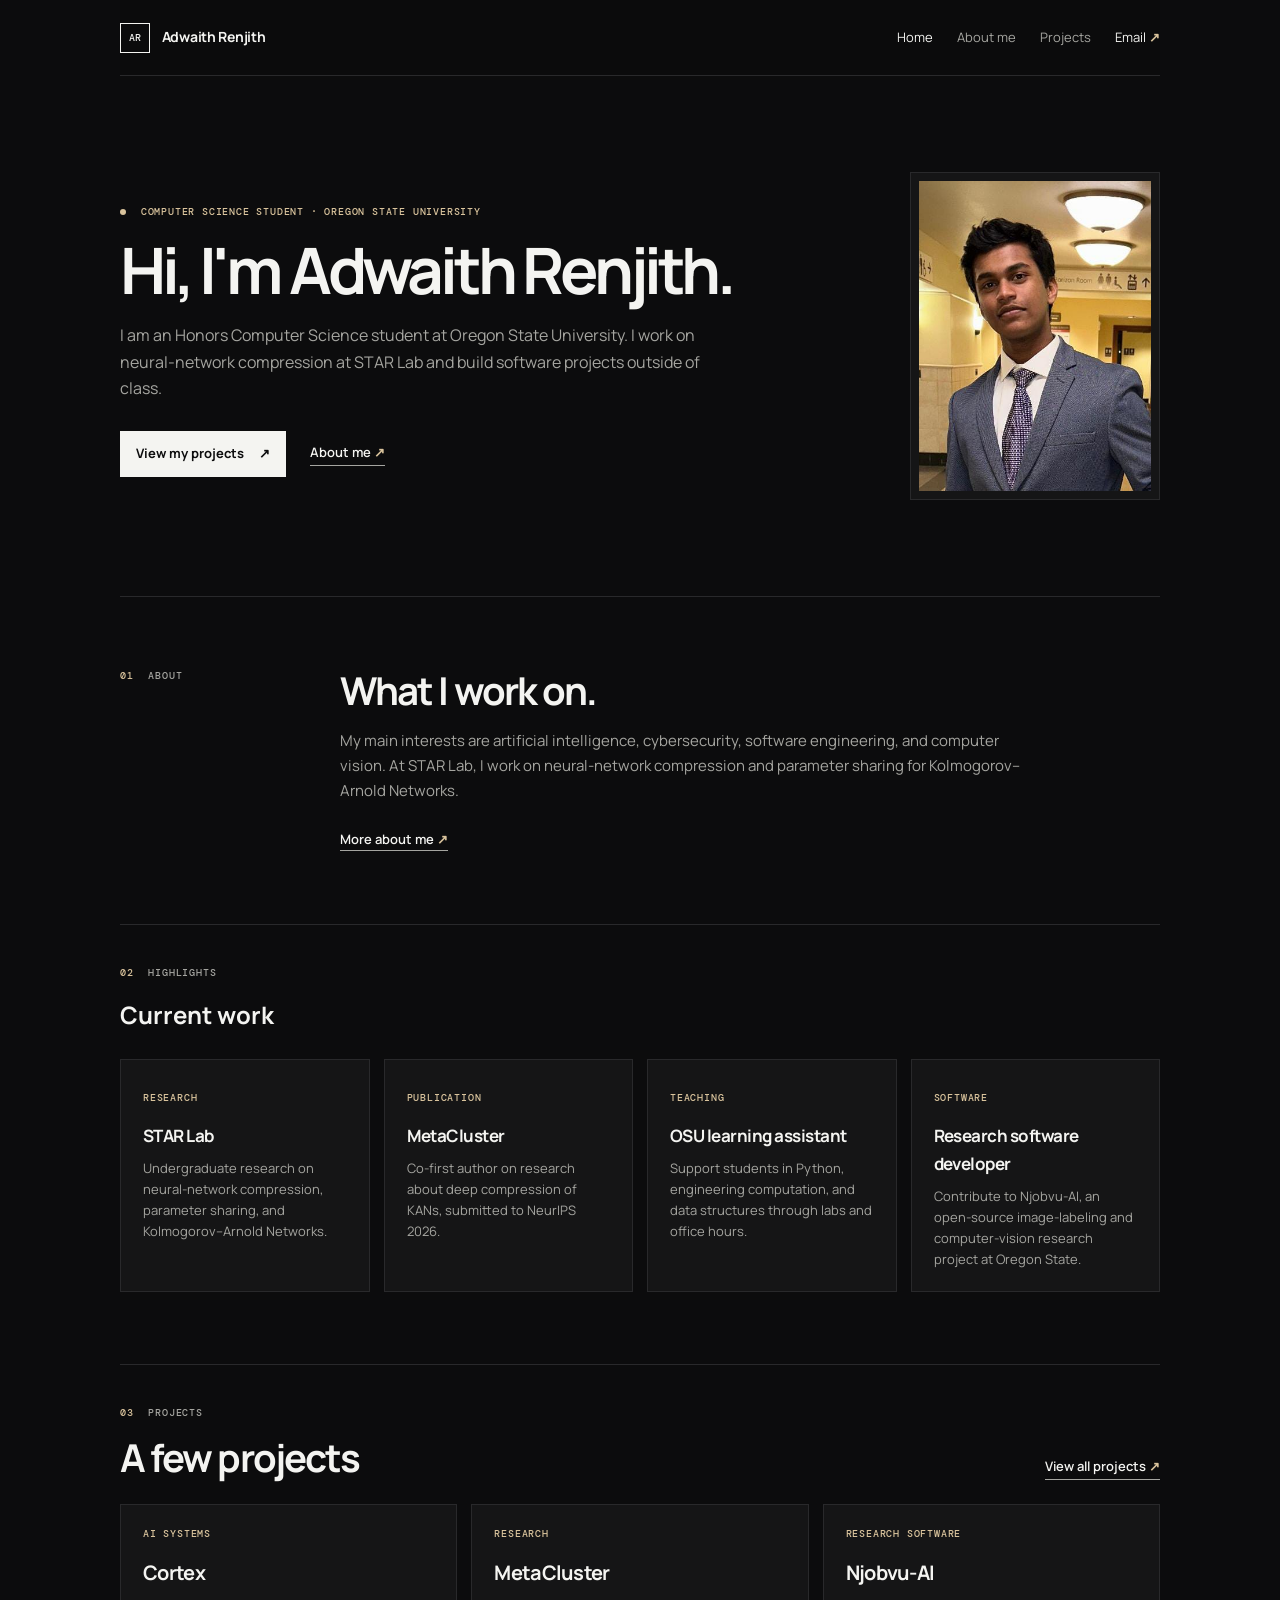
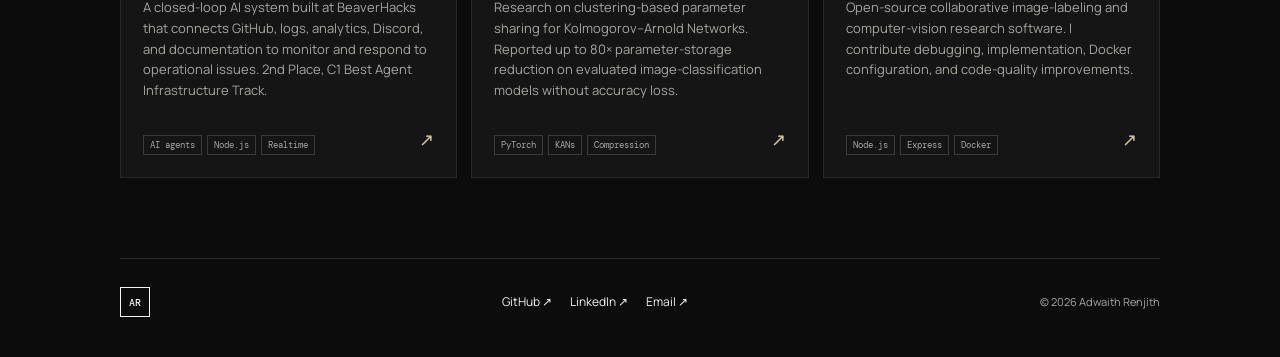
==== commit 1090c698: "v.3" ====
--- a/index.html
+++ b/index.html
@@ -39,6 +39,9 @@
 </a>
 </div>
 </div>
+<figure class="profile-photo">
+<img src="My_picture.jpg" alt="Adwaith Renjith in a suit">
+</figure>
 </section>
 <section class="intro-section page-width">
 <div class="section-marker">01 <span>About</span>
@@ -73,6 +76,11 @@
 <span class="project-type">Teaching</span>
 <h3>OSU learning assistant</h3>
 <p>Support students in Python, engineering computation, and data structures through labs and office hours.</p>
+</article>
+<article class="highlight-card">
+<span class="project-type">Software</span>
+<h3>Research software developer</h3>
+<p>Contribute to Njobvu-AI, an open-source image-labeling and computer-vision research project at Oregon State.</p>
 </article>
 </div>
 </section>
--- a/style.css
+++ b/style.css
@@ -14,6 +14,7 @@
 
 html {
   scroll-behavior: smooth;
+  scroll-padding-top: 96px;
 }
 
 body {
@@ -37,11 +38,16 @@
 }
 
 .navbar {
+  position: sticky;
+  top: 0;
+  z-index: 100;
   display: flex;
   align-items: center;
   justify-content: space-between;
   height: 76px;
   border-bottom: 1px solid var(--line);
+  background: color-mix(in srgb, var(--bg) 94%, transparent);
+  backdrop-filter: blur(12px);
 }
 
 .brand {
@@ -117,13 +123,30 @@
 
 .hero {
   min-height: 520px;
-  display: flex;
+  display: grid;
+  grid-template-columns: minmax(0, 1fr) 250px;
+  gap: 72px;
   align-items: center;
   padding: 80px 0;
 }
 
 .hero-copy {
   max-width: 720px;
+}
+
+.profile-photo {
+  width: 250px;
+  margin: 0;
+  border: 1px solid var(--line);
+  background: var(--panel);
+  padding: 8px;
+}
+
+.profile-photo img {
+  display: block;
+  width: 100%;
+  aspect-ratio: 3 / 4;
+  object-fit: cover;
 }
 
 .hero h1,
@@ -314,6 +337,73 @@
 
 .feature-section {
   padding: 0 0 80px;
+}
+
+.home-highlights {
+  padding-bottom: 72px;
+}
+
+.highlight-grid {
+  display: grid;
+  grid-template-columns: repeat(4, 1fr);
+  gap: 14px;
+}
+
+.highlight-card {
+  min-height: 180px;
+  padding: 22px;
+  border: 1px solid var(--line);
+  background: var(--panel);
+}
+
+.highlight-card h3 {
+  margin: 14px 0 8px;
+  font-size: 17px;
+  letter-spacing: -0.03em;
+}
+
+.highlight-card p {
+  margin: 0;
+  color: var(--muted);
+  font-size: 13px;
+  line-height: 1.6;
+}
+
+.page-toc {
+  display: none;
+}
+
+@media (min-width: 1400px) {
+  .about-page .page-toc {
+    position: fixed;
+    top: 112px;
+    left: max(24px, calc(50% - 680px));
+    z-index: 20;
+    display: flex;
+    flex-direction: column;
+    gap: 7px;
+    width: 130px;
+    padding-left: 13px;
+    border-left: 1px solid var(--line);
+  }
+
+  .page-toc span {
+    margin-bottom: 5px;
+    color: var(--accent);
+    font: 500 10px 'DM Mono', monospace;
+    letter-spacing: .08em;
+    text-transform: uppercase;
+  }
+
+  .page-toc a {
+    color: var(--muted);
+    font-size: 12px;
+  }
+
+  .page-toc a:hover,
+  .page-toc a.active {
+    color: var(--text);
+  }
 }
 
 .section-heading {
@@ -530,7 +620,12 @@
 
   .hero {
     min-height: 0;
+    grid-template-columns: 1fr;
     padding: 72px 0;
+  }
+
+  .profile-photo {
+    width: min(250px, 72vw);
   }
 
   .hero h1 {
@@ -580,7 +675,8 @@
   }
 
   .project-grid,
-  .info-grid {
+  .info-grid,
+  .highlight-grid {
     grid-template-columns: 1fr;
   }
 
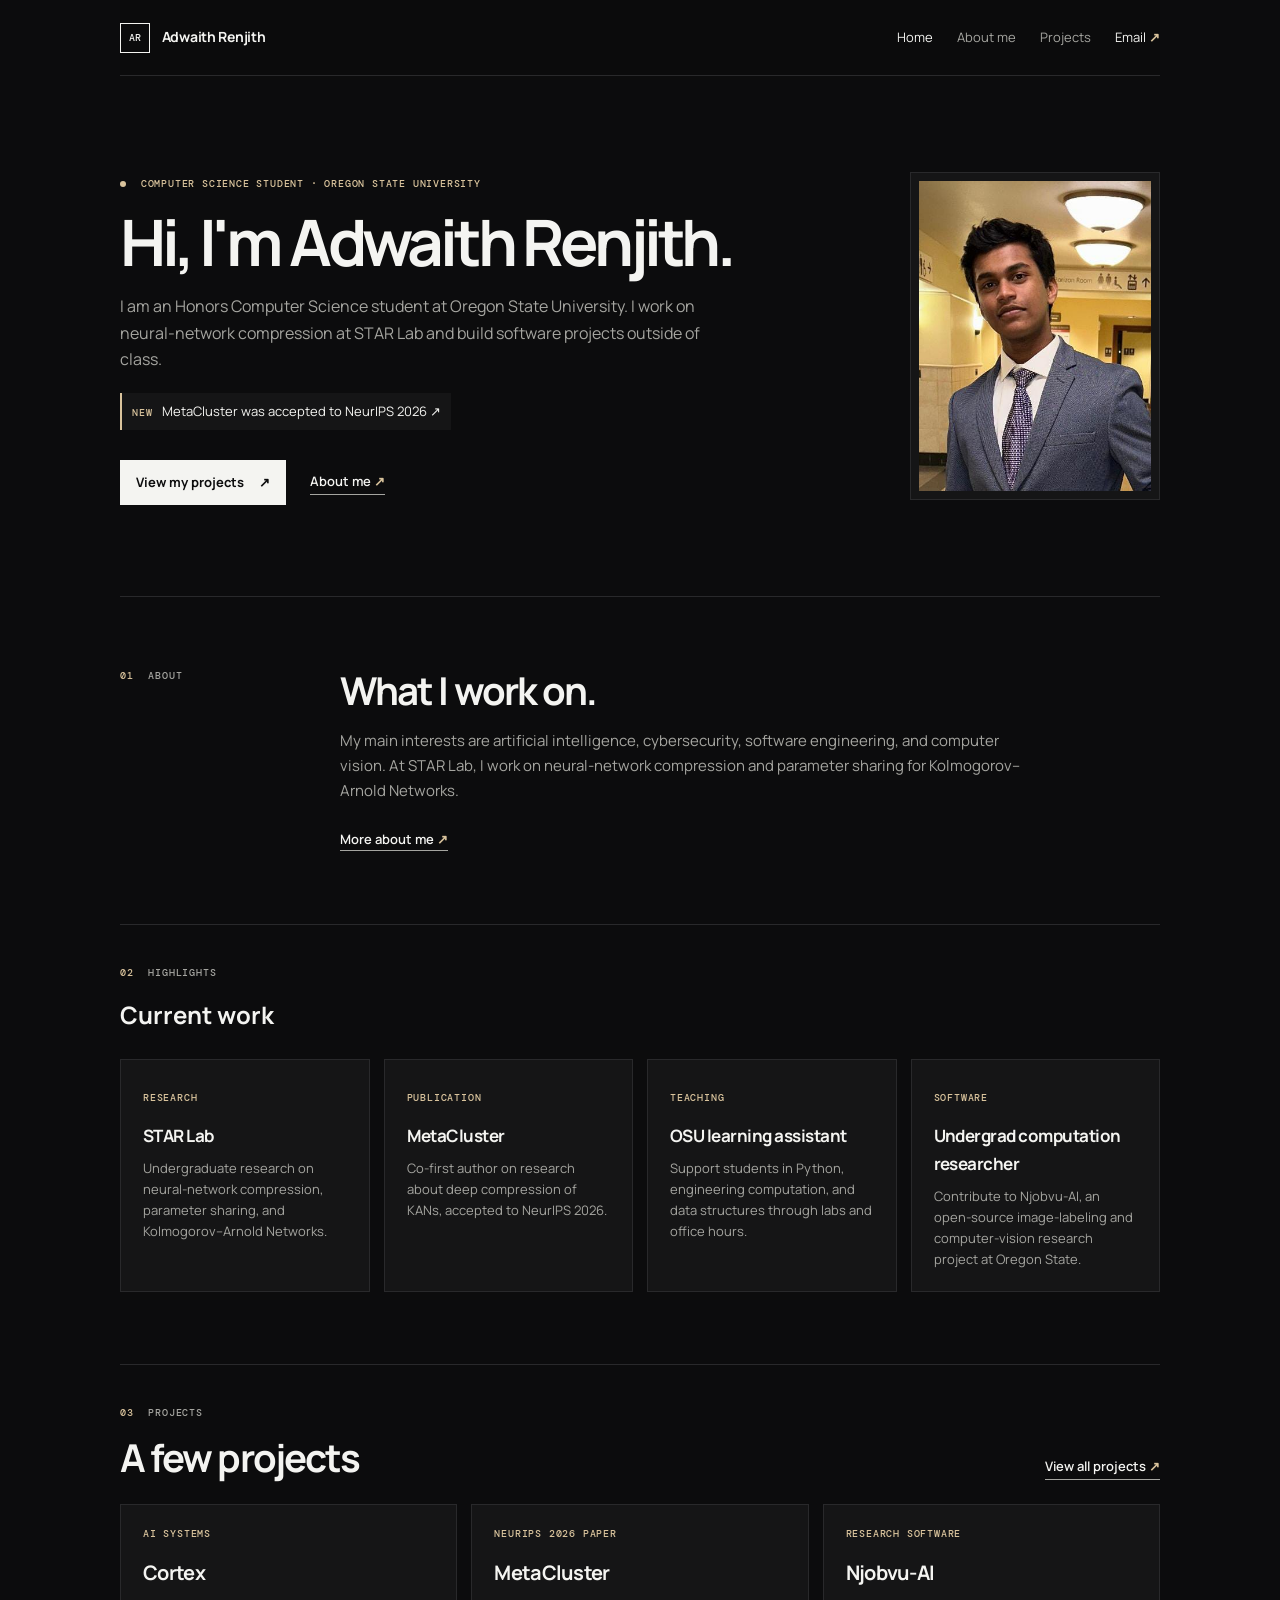
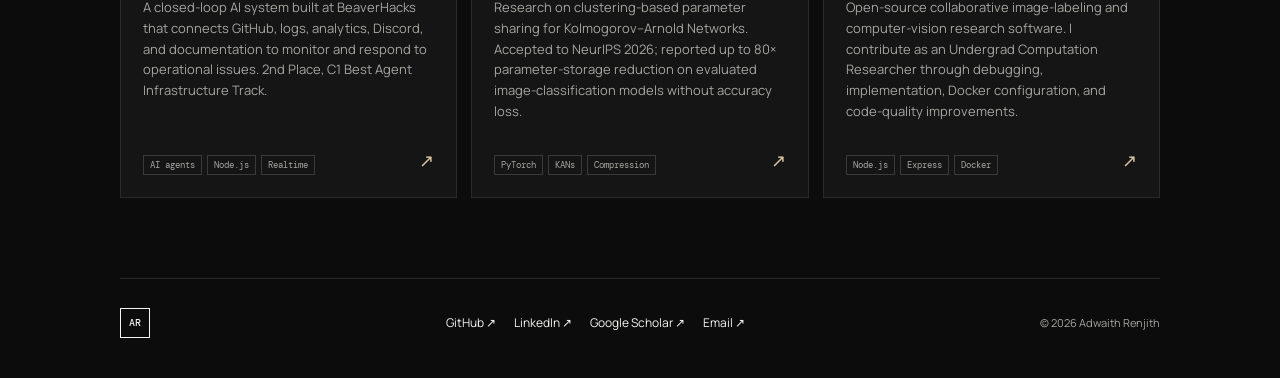
==== commit a9da5d78: "Version.4" ====
--- a/index.html
+++ b/index.html
@@ -32,6 +32,7 @@
 </i> Computer Science student · Oregon State University</p>
 <h1>Hi, I'm Adwaith Renjith.</h1>
 <p class="lede">I am an Honors Computer Science student at Oregon State University. I work on neural-network compression at STAR Lab and build software projects outside of class.</p>
+<p class="paper-note"><span>New</span> <a href="https://arxiv.org/abs/2510.19105" target="_blank" rel="noreferrer">MetaCluster was accepted to NeurIPS 2026 ↗</a></p>
 <div class="hero-actions">
 <a class="button button-primary" href="projects.html">View my projects <span>↗</span>
 </a>
@@ -70,7 +71,7 @@
 <article class="highlight-card">
 <span class="project-type">Publication</span>
 <h3>MetaCluster</h3>
-<p>Co-first author on research about deep compression of KANs, submitted to NeurIPS 2026.</p>
+<p>Co-first author on research about deep compression of KANs, accepted to NeurIPS 2026.</p>
 </article>
 <article class="highlight-card">
 <span class="project-type">Teaching</span>
@@ -79,7 +80,7 @@
 </article>
 <article class="highlight-card">
 <span class="project-type">Software</span>
-<h3>Research software developer</h3>
+<h3>Undergrad computation researcher</h3>
 <p>Contribute to Njobvu-AI, an open-source image-labeling and computer-vision research project at Oregon State.</p>
 </article>
 </div>
@@ -106,6 +107,7 @@
 <div class="footer-links">
 <a href="https://github.com/adwaithrenjith" target="_blank" rel="noreferrer">GitHub ↗</a>
 <a href="https://www.linkedin.com/in/adwaith-renjith/" target="_blank" rel="noreferrer">LinkedIn ↗</a>
+<a href="https://scholar.google.com/citations?user=hHayTScAAAAJ&amp;hl=en" target="_blank" rel="noreferrer">Google Scholar ↗</a>
 <a href="mailto:adwaithr2006@gmail.com">Email ↗</a>
 </div>
 <small>© 2026 Adwaith Renjith</small>
--- a/style.css
+++ b/style.css
@@ -170,6 +170,29 @@
   margin: 0;
   color: var(--muted);
   font-size: 16px;
+}
+
+.paper-note {
+  width: fit-content;
+  max-width: 100%;
+  margin: 20px 0 0;
+  padding: 8px 10px;
+  border-left: 2px solid var(--accent);
+  background: var(--panel);
+  color: var(--text);
+  font-size: 13px;
+}
+
+.paper-note span {
+  margin-right: 7px;
+  color: var(--accent);
+  font: 500 10px 'DM Mono', monospace;
+  letter-spacing: .08em;
+  text-transform: uppercase;
+}
+
+.paper-note a:hover {
+  color: var(--accent);
 }
 
 .hero-actions {
